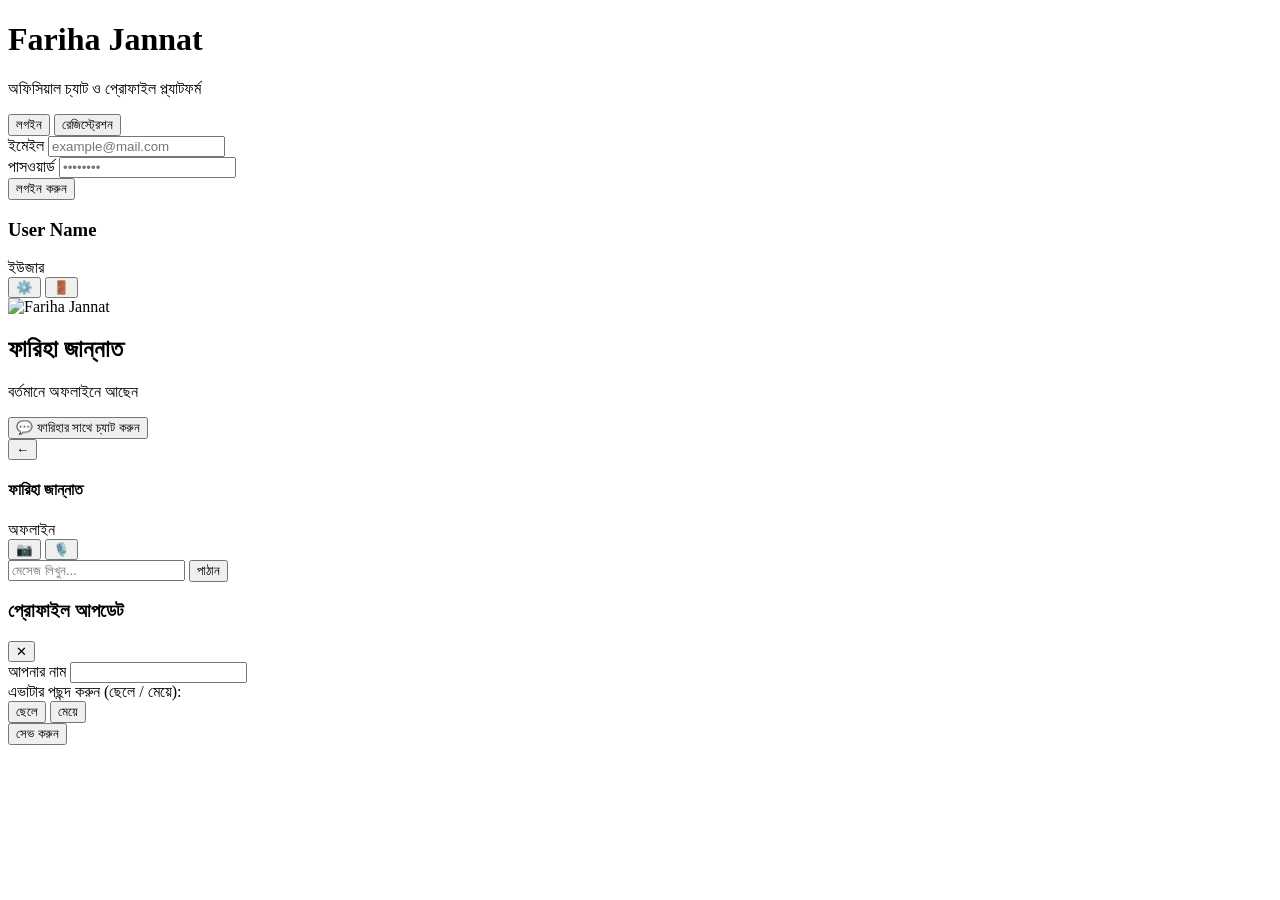
==== index.html @ b9f03858 "Create index.html" ====
<!DOCTYPE html>
<html lang="bn">
<head>
  <meta charset="UTF-8">
  <meta name="viewport" content="width=device-width, initial-scale=1.0">
  <title>Fariha Jannat - Official Platform</title>
  <link rel="stylesheet" href="style.css">
  <!-- Supabase JS CDN -->
  <script src="https://cdn.jsdelivr.net/npm/@supabase/supabase-js@2"></script>
</head>
<body>

  <!-- Auth Screen -->
  <div id="auth-screen" class="screen active">
    <div class="auth-card">
      <h1 class="brand-logo">Fariha Jannat</h1>
      <p class="sub-title">অফিসিয়াল চ্যাট ও প্রোফাইল প্ল্যাটফর্ম</p>
      
      <div class="auth-tabs">
        <button id="tab-login" class="tab-btn active" onclick="switchAuthTab('login')">লগইন</button>
        <button id="tab-signup" class="tab-btn" onclick="switchAuthTab('signup')">রেজিস্ট্রেশন</button>
      </div>

      <form id="auth-form" onsubmit="handleAuth(event)">
        <div class="input-group">
          <label>ইমেইল</label>
          <input type="email" id="auth-email" placeholder="example@mail.com" required>
        </div>
        <div class="input-group">
          <label>পাসওয়ার্ড</label>
          <input type="password" id="auth-password" placeholder="••••••••" required>
        </div>
        <div class="input-group" id="name-group" style="display: none;">
          <label>আপনার নাম</label>
          <input type="text" id="auth-name" placeholder="আপনার নাম লিখুন">
        </div>
        <button type="submit" id="auth-submit-btn" class="btn btn-primary">লগইন করুন</button>
      </form>
    </div>
  </div>

  <!-- App Main Screen -->
  <div id="app-screen" class="screen">
    <!-- Top Bar Navigation -->
    <header class="top-nav">
      <div class="user-info">
        <div id="my-avatar-preview" class="mini-avatar"></div>
        <div>
          <h3 id="my-name">User Name</h3>
          <span id="my-role-badge" class="badge">ইউজার</span>
        </div>
      </div>
      <div class="nav-actions">
        <button class="btn-icon" onclick="openProfileModal()">⚙️</button>
        <button class="btn-icon danger" onclick="handleLogout()">🚪</button>
      </div>
    </header>

    <!-- Content View (Home for Users / Admin Panel for Admin) -->
    <main class="main-container">
      
      <!-- User View: Owner Showcase Card -->
      <section id="user-view" class="view-section">
        <div class="owner-card">
          <div class="owner-avatar-wrapper">
            <img id="owner-photo" src="https://via.placeholder.com/150" alt="Fariha Jannat">
            <span id="owner-status-dot" class="status-dot offline"></span>
          </div>
          <h2>ফারিহা জান্নাত</h2>
          <p id="owner-status-text" class="status-text">বর্তমানে অফলাইনে আছেন</p>

          <button class="btn btn-primary chat-start-btn" onclick="openChatWithFariha()">
            💬 ফারিহার সাথে চ্যাট করুন
          </button>
        </div>
      </section>

      <!-- Admin View: User Management & Controls -->
      <section id="admin-view" class="view-section" style="display: none;">
        <div class="admin-dashboard">
          <div class="admin-controls-card">
            <h3>🛡️ অ্যাডমিন কন্ট্রোল প্যানেল</h3>
            
            <div class="toggle-group">
              <label>অনলাইন স্ট্যাটাস (লাইভ):</label>
              <input type="checkbox" id="admin-online-toggle" onchange="toggleAdminOnlineStatus(this.checked)">
            </div>

            <div class="action-buttons">
              <button class="btn btn-warning" onclick="deleteRecentMedia20Min()">
                🗑️ ২০ মিনিটের মিডিয়া ডিলিট (ভয়েস ও ছবি)
              </button>
              <button class="btn btn-danger" onclick="deleteInactiveUsers7Days()">
                🧹 ৭ দিন ইনঅ্যাক্টিভ ইউজার ক্লিন করুন
              </button>
            </div>
          </div>

          <div class="user-list-card">
            <h3>👥 সব ইউজার তালিকা</h3>
            <div id="users-list-container"></div>
          </div>
        </div>
      </section>

    </main>
  </div>

  <!-- Chat Screen / Modal -->
  <div id="chat-modal" class="modal">
    <div class="modal-content chat-box">
      <div class="chat-header">
        <button class="btn-back" onclick="closeChatModal()">←</button>
        <div class="chat-user-details">
          <h4 id="chat-target-name">ফারিহা জান্নাত</h4>
          <span id="chat-target-status" class="sub-text">অফলাইন</span>
        </div>
      </div>

      <div id="chat-messages" class="messages-body">
        <!-- Dynamic Messages -->
      </div>

      <!-- Input Area -->
      <div class="chat-footer">
        <div id="media-controls" class="media-controls">
          <input type="file" id="image-input" accept="image/*" style="display: none;" onchange="handleImageUpload(event)">
          <button id="btn-upload-img" class="btn-media" onclick="document.getElementById('image-input').click()">📷</button>
          <button id="btn-record-voice" class="btn-media" onclick="toggleVoiceRecording()">🎙️</button>
        </div>

        <input type="text" id="message-input" placeholder="মেসেজ লিখুন..." onkeypress="handleKeyPress(event)">
        <button class="btn btn-primary" onclick="sendMessage()">পাঠান</button>
      </div>
    </div>
  </div>

  <!-- Profile Edit Modal -->
  <div id="profile-modal" class="modal">
    <div class="modal-content profile-edit-box">
      <div class="modal-header">
        <h3>প্রোফাইল আপডেট</h3>
        <button class="btn-close" onclick="closeProfileModal()">✕</button>
      </div>

      <div class="profile-form">
        <div class="input-group">
          <label>আপনার নাম</label>
          <input type="text" id="edit-name">
        </div>

        <!-- User Avatar Picker (50+ SVG Avatars) -->
        <div id="avatar-picker-section">
          <label>এভাটার পছন্দ করুন (ছেলে / মেয়ে):</label>
          <div class="avatar-tabs">
            <button onclick="renderAvatarGrid('male')">ছেলে</button>
            <button onclick="renderAvatarGrid('female')">মেয়ে</button>
          </div>
          <div id="avatar-grid" class="avatar-grid"></div>
        </div>

        <!-- Admin Photo Upload -->
        <div id="admin-photo-section" style="display: none;">
          <label>প্রোফাইল ছবি আপলোড (অ্যাডমিন):</label>
          <input type="file" id="admin-photo-input" accept="image/*" onchange="uploadAdminPhoto(event)">
        </div>

        <button class="btn btn-primary" onclick="saveProfileChanges()">সেভ করুন</button>
      </div>
    </div>
  </div>

  <script src="avatars.js"></script>
  <script src="app.js"></script>
</body>
  </html>
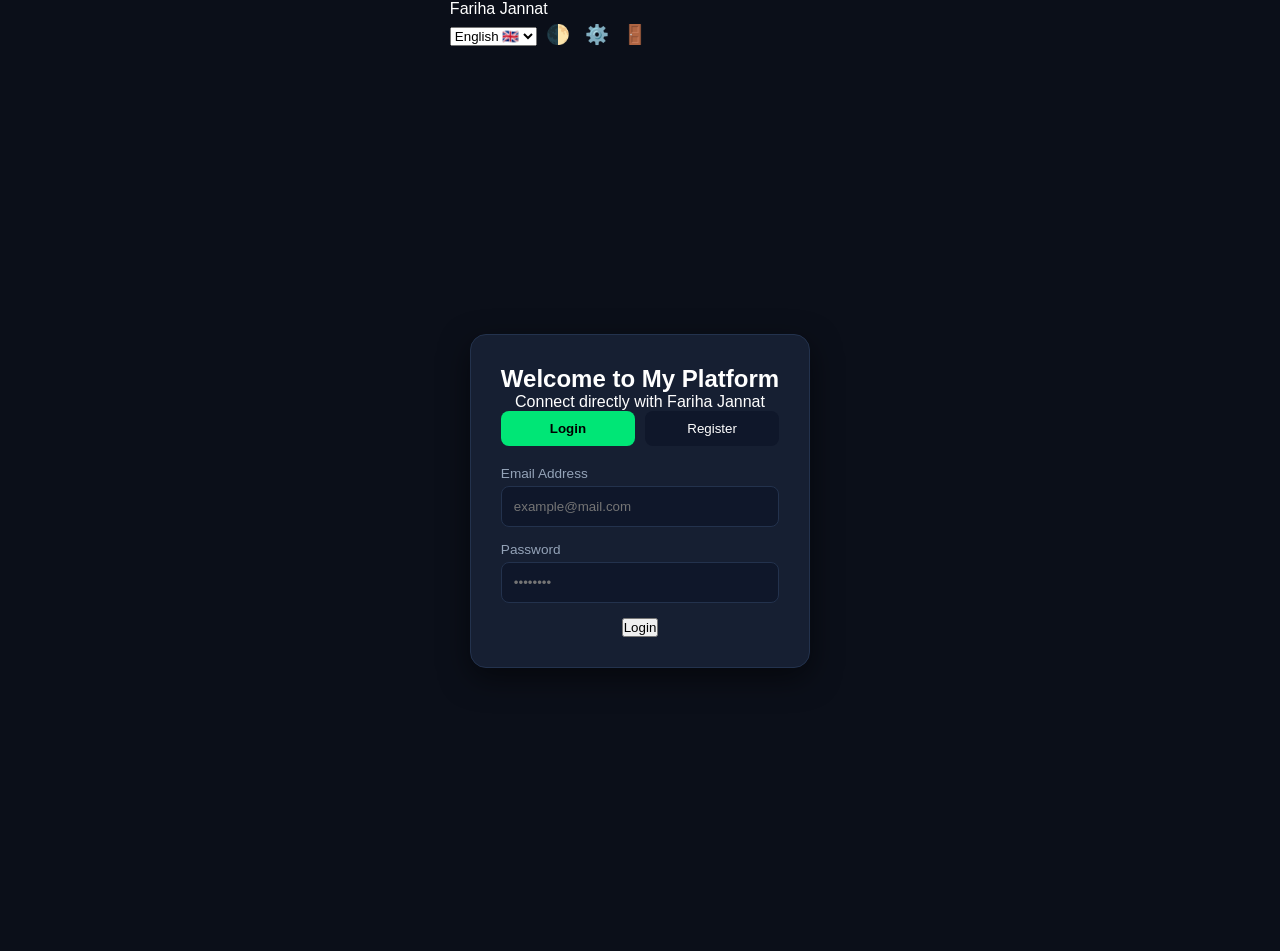
==== commit 66b84053: "Update index.html" ====
--- a/index.html
+++ b/index.html
@@ -1,171 +1,191 @@
 <!DOCTYPE html>
-<html lang="bn">
+<html lang="en">
 <head>
   <meta charset="UTF-8">
   <meta name="viewport" content="width=device-width, initial-scale=1.0">
-  <title>Fariha Jannat - Official Platform</title>
+  <title>Fariha Jannat — Personal Platform</title>
   <link rel="stylesheet" href="style.css">
+  <link rel="manifest" href="manifest.json">
+  <link rel="icon" href="favicon.svg" type="image/svg+xml">
   <!-- Supabase JS CDN -->
   <script src="https://cdn.jsdelivr.net/npm/@supabase/supabase-js@2"></script>
 </head>
 <body>
 
-  <!-- Auth Screen -->
-  <div id="auth-screen" class="screen active">
-    <div class="auth-card">
-      <h1 class="brand-logo">Fariha Jannat</h1>
-      <p class="sub-title">অফিসিয়াল চ্যাট ও প্রোফাইল প্ল্যাটফর্ম</p>
-      
-      <div class="auth-tabs">
-        <button id="tab-login" class="tab-btn active" onclick="switchAuthTab('login')">লগইন</button>
-        <button id="tab-signup" class="tab-btn" onclick="switchAuthTab('signup')">রেজিস্ট্রেশন</button>
+  <div class="app-viewport">
+    
+    <!-- Top Header Navigation -->
+    <header class="top-header">
+      <div class="brand-title">
+        <span class="brand-name">Fariha Jannat</span>
       </div>
-
-      <form id="auth-form" onsubmit="handleAuth(event)">
-        <div class="input-group">
-          <label>ইমেইল</label>
-          <input type="email" id="auth-email" placeholder="example@mail.com" required>
-        </div>
-        <div class="input-group">
-          <label>পাসওয়ার্ড</label>
-          <input type="password" id="auth-password" placeholder="••••••••" required>
-        </div>
-        <div class="input-group" id="name-group" style="display: none;">
-          <label>আপনার নাম</label>
-          <input type="text" id="auth-name" placeholder="আপনার নাম লিখুন">
-        </div>
-        <button type="submit" id="auth-submit-btn" class="btn btn-primary">লগইন করুন</button>
-      </form>
-    </div>
-  </div>
-
-  <!-- App Main Screen -->
-  <div id="app-screen" class="screen">
-    <!-- Top Bar Navigation -->
-    <header class="top-nav">
-      <div class="user-info">
-        <div id="my-avatar-preview" class="mini-avatar"></div>
-        <div>
-          <h3 id="my-name">User Name</h3>
-          <span id="my-role-badge" class="badge">ইউজার</span>
-        </div>
-      </div>
-      <div class="nav-actions">
-        <button class="btn-icon" onclick="openProfileModal()">⚙️</button>
-        <button class="btn-icon danger" onclick="handleLogout()">🚪</button>
+      <div class="header-actions">
+        <!-- Language Switcher Dropdown -->
+        <select id="lang-selector" onchange="changeLanguage(this.value)" class="lang-select">
+          <option value="en">English 🇬🇧</option>
+          <option value="bn">বাংলা 🇧🇩</option>
+        </select>
+        
+        <!-- Dark/Light Theme Toggle -->
+        <button class="btn-icon" onclick="toggleTheme()" title="Toggle Theme">🌓</button>
+        
+        <!-- Settings (Only when logged in) -->
+        <button id="btn-settings" class="btn-icon hidden" onclick="openProfileModal()">⚙️</button>
+        <button id="btn-logout" class="btn-icon danger hidden" onclick="handleLogout()">🚪</button>
       </div>
     </header>
 
-    <!-- Content View (Home for Users / Admin Panel for Admin) -->
-    <main class="main-container">
-      
-      <!-- User View: Owner Showcase Card -->
-      <section id="user-view" class="view-section">
-        <div class="owner-card">
-          <div class="owner-avatar-wrapper">
+    <!-- Main Dynamic Content Container -->
+    <main class="main-content">
+
+      <!-- Auth Screen (Welcome / Login / Register) -->
+      <section id="auth-screen" class="screen active">
+        <div class="auth-card">
+          <div class="welcome-header">
+            <h2 data-i18n="welcomeTitle">Welcome to My Platform</h2>
+            <p data-i18n="welcomeSub">Connect directly with Fariha Jannat</p>
+          </div>
+
+          <div class="auth-tabs">
+            <button id="tab-login" class="tab-btn active" onclick="switchAuthTab('login')" data-i18n="loginTab">Login</button>
+            <button id="tab-signup" class="tab-btn" onclick="switchAuthTab('signup')" data-i18n="signupTab">Register</button>
+          </div>
+
+          <form id="auth-form" onsubmit="handleAuth(event)">
+            <div class="input-group" id="name-group" style="display: none;">
+              <label data-i18n="fullNameLabel">Full Name</label>
+              <input type="text" id="auth-name" placeholder="John Doe">
+            </div>
+            
+            <div class="input-group">
+              <label data-i18n="emailLabel">Email Address</label>
+              <input type="email" id="auth-email" placeholder="example@mail.com" required>
+            </div>
+            
+            <div class="input-group">
+              <label data-i18n="passwordLabel">Password</label>
+              <input type="password" id="auth-password" placeholder="••••••••" required>
+            </div>
+
+            <button type="submit" id="auth-submit-btn" class="btn-gradient" data-i18n="loginBtn">Login</button>
+          </form>
+        </div>
+      </section>
+
+      <!-- User Home View -->
+      <section id="user-view" class="screen">
+        <div class="premium-card">
+          <div class="profile-avatar-wrap">
             <img id="owner-photo" src="https://via.placeholder.com/150" alt="Fariha Jannat">
-            <span id="owner-status-dot" class="status-dot offline"></span>
+            <span id="owner-status-dot" class="status-badge offline"></span>
           </div>
-          <h2>ফারিহা জান্নাত</h2>
-          <p id="owner-status-text" class="status-text">বর্তমানে অফলাইনে আছেন</p>
+          <h2 class="owner-name">Fariha Jannat</h2>
+          <p id="owner-status-text" class="status-text" data-i18n="statusOffline">Currently Offline</p>
 
-          <button class="btn btn-primary chat-start-btn" onclick="openChatWithFariha()">
-            💬 ফারিহার সাথে চ্যাট করুন
+          <button class="btn-gradient chat-trigger-btn" onclick="openChatModal()">
+            💬 <span data-i18n="btnStartChat">Message Fariha</span>
           </button>
         </div>
       </section>
 
-      <!-- Admin View: User Management & Controls -->
-      <section id="admin-view" class="view-section" style="display: none;">
+      <!-- Admin Panel View -->
+      <section id="admin-view" class="screen">
         <div class="admin-dashboard">
-          <div class="admin-controls-card">
-            <h3>🛡️ অ্যাডমিন কন্ট্রোল প্যানেল</h3>
+          <div class="admin-card">
+            <h3 data-i18n="adminControlTitle">🛡️ Admin Command Center</h3>
             
-            <div class="toggle-group">
-              <label>অনলাইন স্ট্যাটাস (লাইভ):</label>
+            <div class="toggle-control">
+              <span data-i18n="adminLiveStatus">Online Presence Status:</span>
               <input type="checkbox" id="admin-online-toggle" onchange="toggleAdminOnlineStatus(this.checked)">
             </div>
 
-            <div class="action-buttons">
-              <button class="btn btn-warning" onclick="deleteRecentMedia20Min()">
-                🗑️ ২০ মিনিটের মিডিয়া ডিলিট (ভয়েস ও ছবি)
+            <div class="admin-actions">
+              <button class="btn-action warning" onclick="adminDelete20MinMedia()" data-i18n="btnDelete20Min">
+                🗑️ Delete 20 Min Media
               </button>
-              <button class="btn btn-danger" onclick="deleteInactiveUsers7Days()">
-                🧹 ৭ দিন ইনঅ্যাক্টিভ ইউজার ক্লিন করুন
+              <button class="btn-action danger" onclick="adminDelete7DaysInactive()" data-i18n="btnDeleteInactive">
+                🧹 Purge 7-Day Inactive Users
               </button>
             </div>
           </div>
 
           <div class="user-list-card">
-            <h3>👥 সব ইউজার তালিকা</h3>
-            <div id="users-list-container"></div>
+            <h4 data-i18n="userListTitle">👥 Registered Users</h4>
+            <div id="users-list-container" class="users-container"></div>
           </div>
         </div>
       </section>
 
     </main>
+
   </div>
 
-  <!-- Chat Screen / Modal -->
+  <!-- Private Chat Modal -->
   <div id="chat-modal" class="modal">
-    <div class="modal-content chat-box">
+    <div class="modal-content chat-layout">
       <div class="chat-header">
         <button class="btn-back" onclick="closeChatModal()">←</button>
-        <div class="chat-user-details">
-          <h4 id="chat-target-name">ফারিহা জান্নাত</h4>
-          <span id="chat-target-status" class="sub-text">অফলাইন</span>
+        <div class="chat-user-info">
+          <h4>Fariha Jannat</h4>
+          <span id="chat-status-sub" class="sub-text" data-i18n="statusOffline">Offline</span>
         </div>
       </div>
 
-      <div id="chat-messages" class="messages-body">
-        <!-- Dynamic Messages -->
+      <div id="chat-messages" class="chat-messages-area">
+        <!-- Dynamic Chat Bubbles -->
       </div>
 
-      <!-- Input Area -->
       <div class="chat-footer">
-        <div id="media-controls" class="media-controls">
+        <div class="media-actions">
           <input type="file" id="image-input" accept="image/*" style="display: none;" onchange="handleImageUpload(event)">
-          <button id="btn-upload-img" class="btn-media" onclick="document.getElementById('image-input').click()">📷</button>
+          <button id="btn-attach-image" class="btn-media" onclick="document.getElementById('image-input').click()">📷</button>
           <button id="btn-record-voice" class="btn-media" onclick="toggleVoiceRecording()">🎙️</button>
         </div>
 
-        <input type="text" id="message-input" placeholder="মেসেজ লিখুন..." onkeypress="handleKeyPress(event)">
-        <button class="btn btn-primary" onclick="sendMessage()">পাঠান</button>
+        <input type="text" id="message-input" data-i18n-placeholder="typeMessagePlaceholder" placeholder="Type a message..." onkeypress="handleKeyPress(event)">
+        <button class="btn-send" onclick="sendMessage()" data-i18n="btnSend">Send</button>
       </div>
     </div>
   </div>
 
-  <!-- Profile Edit Modal -->
+  <!-- Profile & Settings Modal -->
   <div id="profile-modal" class="modal">
-    <div class="modal-content profile-edit-box">
+    <div class="modal-content profile-edit-layout">
       <div class="modal-header">
-        <h3>প্রোফাইল আপডেট</h3>
+        <h3 data-i18n="profileModalTitle">Profile Settings</h3>
         <button class="btn-close" onclick="closeProfileModal()">✕</button>
       </div>
 
-      <div class="profile-form">
+      <div class="profile-body">
         <div class="input-group">
-          <label>আপনার নাম</label>
+          <label data-i18n="editNameLabel">Your Display Name</label>
           <input type="text" id="edit-name">
         </div>
 
-        <!-- User Avatar Picker (50+ SVG Avatars) -->
-        <div id="avatar-picker-section">
-          <label>এভাটার পছন্দ করুন (ছেলে / মেয়ে):</label>
-          <div class="avatar-tabs">
-            <button onclick="renderAvatarGrid('male')">ছেলে</button>
-            <button onclick="renderAvatarGrid('female')">মেয়ে</button>
+        <!-- Avatar Selector (For Regular Users) -->
+        <div id="avatar-section">
+          <label data-i18n="selectAvatarLabel">Choose Coded Avatar:</label>
+          <div class="avatar-gender-tabs">
+            <button onclick="renderAvatarGrid('male')" data-i18n="tabMale">Male</button>
+            <button onclick="renderAvatarGrid('female')" data-i18n="tabFemale">Female</button>
           </div>
           <div id="avatar-grid" class="avatar-grid"></div>
         </div>
 
-        <!-- Admin Photo Upload -->
+        <!-- Photo Upload (For Admin Only) -->
         <div id="admin-photo-section" style="display: none;">
-          <label>প্রোফাইল ছবি আপলোড (অ্যাডমিন):</label>
+          <label data-i18n="adminPhotoLabel">Upload Official Profile Photo:</label>
           <input type="file" id="admin-photo-input" accept="image/*" onchange="uploadAdminPhoto(event)">
         </div>
 
-        <button class="btn btn-primary" onclick="saveProfileChanges()">সেভ করুন</button>
+        <button class="btn-gradient" onclick="saveProfileChanges()" data-i18n="btnSaveProfile">Save Changes</button>
+        
+        <hr class="divider">
+        
+        <!-- User Self Account Deletion -->
+        <button id="btn-self-delete" class="btn-danger" onclick="deleteMyAccount()" data-i18n="btnDeleteAccount">
+          Delete My Account Permanently
+        </button>
       </div>
     </div>
   </div>
@@ -173,5 +193,4 @@
   <script src="avatars.js"></script>
   <script src="app.js"></script>
 </body>
-  </html>
-  
+</html>
--- a/style.css
+++ b/style.css
@@ -0,0 +1,122 @@
+:root {
+  --bg-color: #0b0f19;
+  --card-bg: #161f32;
+  --accent-color: #00e676;
+  --text-main: #ffffff;
+  --text-sub: #94a3b8;
+  --danger: #ff5252;
+  --warning: #ffb300;
+  --border: #23324d;
+}
+
+* {
+  margin: 0;
+  padding: 0;
+  box-sizing: border-box;
+  font-family: 'Segoe UI', Tahoma, Geneva, Verdana, sans-serif;
+}
+
+body {
+  background-color: var(--bg-color);
+  color: var(--text-main);
+  min-height: 100vh;
+  display: flex;
+  justify-content: center;
+  align-items: center;
+}
+
+/* Screen Switcher */
+.screen {
+  display: none;
+  width: 100%;
+  max-width: 500px;
+  height: 100vh;
+  flex-direction: column;
+}
+.screen.active {
+  display: flex;
+}
+
+/* Auth Design */
+.auth-card {
+  background: var(--card-bg);
+  padding: 30px;
+  border-radius: 16px;
+  margin: auto 20px;
+  border: 1px solid var(--border);
+  box-shadow: 0 10px 30px rgba(0,0,0,0.5);
+  text-align: center;
+}
+.brand-logo { color: var(--accent-color); font-size: 2rem; margin-bottom: 5px; }
+.sub-title { color: var(--text-sub); font-size: 0.9rem; margin-bottom: 20px; }
+
+.auth-tabs { display: flex; gap: 10px; margin-bottom: 20px; }
+.tab-btn { flex: 1; padding: 10px; border: none; background: #0f172a; color: #fff; border-radius: 8px; cursor: pointer; }
+.tab-btn.active { background: var(--accent-color); color: #000; font-weight: bold; }
+
+.input-group { text-align: left; margin-bottom: 15px; }
+.input-group label { display: block; font-size: 0.85rem; color: var(--text-sub); margin-bottom: 5px; }
+.input-group input { width: 100%; padding: 12px; background: #0f172a; border: 1px solid var(--border); border-radius: 8px; color: #fff; }
+
+/* Navigation */
+.top-nav {
+  display: flex;
+  justify-content: space-between;
+  align-items: center;
+  padding: 15px;
+  background: var(--card-bg);
+  border-bottom: 1px solid var(--border);
+}
+.user-info { display: flex; align-items: center; gap: 12px; }
+.mini-avatar { width: 40px; height: 40px; border-radius: 50%; overflow: hidden; background: #334155; }
+.mini-avatar svg, .mini-avatar img { width: 100%; height: 100%; object-fit: cover; }
+.badge { font-size: 0.75rem; background: #1e293b; padding: 2px 8px; border-radius: 12px; color: var(--accent-color); }
+
+/* User View Showcase */
+.view-section { padding: 20px; flex: 1; overflow-y: auto; }
+.owner-card {
+  background: var(--card-bg);
+  border-radius: 20px;
+  padding: 30px 20px;
+  text-align: center;
+  border: 1px solid var(--border);
+  margin-top: 20px;
+}
+.owner-avatar-wrapper { position: relative; width: 110px; height: 110px; margin: 0 auto 15px; }
+.owner-avatar-wrapper img { width: 100%; height: 100%; border-radius: 50%; border: 3px solid var(--accent-color); object-fit: cover; }
+.status-dot { position: absolute; bottom: 5px; right: 5px; width: 18px; height: 18px; border-radius: 50%; border: 3px solid var(--card-bg); }
+.status-dot.online { background: #00e676; }
+.status-dot.offline { background: #64748b; }
+.status-text { font-size: 0.85rem; color: var(--text-sub); margin-bottom: 20px; }
+
+/* Buttons */
+.btn { width: 100%; padding: 12px; border: none; border-radius: 8px; font-weight: bold; cursor: pointer; transition: 0.2s; }
+.btn-primary { background: var(--accent-color); color: #000; }
+.btn-warning { background: var(--warning); color: #000; }
+.btn-danger { background: var(--danger); color: #fff; }
+.btn-icon { background: none; border: none; font-size: 1.2rem; cursor: pointer; padding: 5px; }
+
+/* Modal & Chat */
+.modal { display: none; position: fixed; inset: 0; background: rgba(0,0,0,0.8); z-index: 100; justify-content: center; align-items: center; }
+.modal.active { display: flex; }
+.modal-content { background: var(--card-bg); width: 95%; max-width: 480px; height: 90vh; border-radius: 16px; display: flex; flex-direction: column; overflow: hidden; }
+
+.chat-header { display: flex; align-items: center; gap: 15px; padding: 15px; background: #0f172a; border-bottom: 1px solid var(--border); }
+.btn-back { background: none; border: none; color: #fff; font-size: 1.5rem; cursor: pointer; }
+.messages-body { flex: 1; padding: 15px; overflow-y: auto; display: flex; flex-direction: column; gap: 10px; }
+
+.msg-bubble { max-width: 75%; padding: 10px 14px; border-radius: 12px; font-size: 0.9rem; word-break: break-word; }
+.msg-bubble.sent { align-self: flex-end; background: var(--accent-color); color: #000; }
+.msg-bubble.received { align-self: flex-start; background: #1e293b; color: #fff; }
+.msg-media img { max-width: 100%; border-radius: 8px; margin-top: 5px; }
+
+.chat-footer { padding: 12px; background: #0f172a; display: flex; gap: 8px; align-items: center; }
+.chat-footer input { flex: 1; padding: 10px; background: var(--card-bg); border: 1px solid var(--border); border-radius: 8px; color: #fff; }
+.media-controls { display: flex; gap: 5px; }
+.btn-media { background: none; border: none; font-size: 1.2rem; cursor: pointer; }
+.btn-media.disabled { opacity: 0.3; pointer-events: none; }
+
+/* Avatars Picker Grid */
+.avatar-grid { display: grid; grid-template-columns: repeat(5, 1fr); gap: 10px; max-height: 200px; overflow-y: auto; margin-top: 10px; }
+.avatar-item { width: 50px; height: 50px; border-radius: 50%; cursor: pointer; border: 2px solid transparent; }
+.avatar-item.selected { border-color: var(--accent-color); }
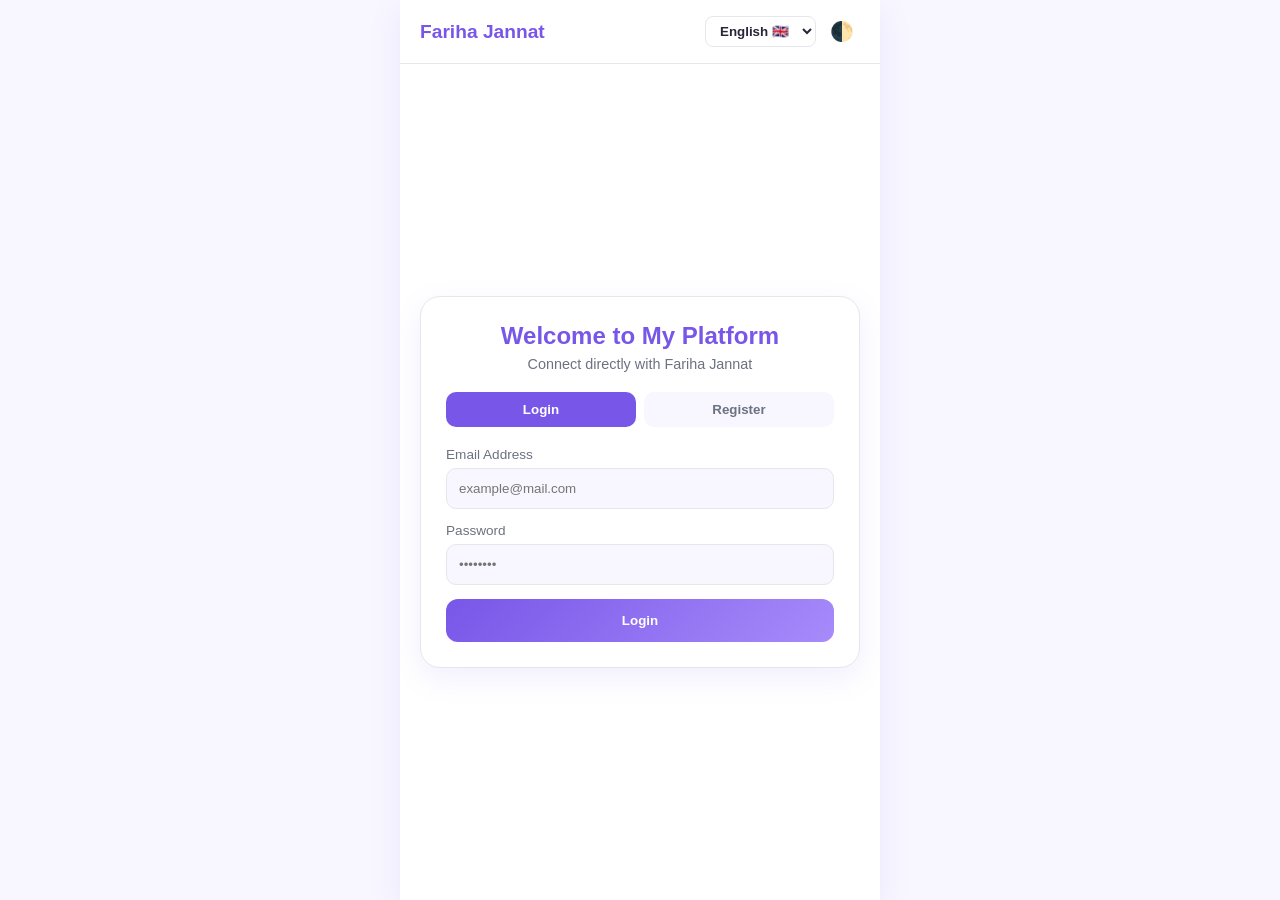
==== commit 9636a6a7: "Update index.html" ====
--- a/index.html
+++ b/index.html
@@ -6,7 +6,7 @@
   <title>Fariha Jannat — Personal Platform</title>
   <link rel="stylesheet" href="style.css">
   <link rel="manifest" href="manifest.json">
-  <link rel="icon" href="favicon.svg" type="image/svg+xml">
+  <link rel="icon" href="favicon.png" type="image/png">
   <!-- Supabase JS CDN -->
   <script src="https://cdn.jsdelivr.net/npm/@supabase/supabase-js@2"></script>
 </head>
--- a/style.css
+++ b/style.css
@@ -1,122 +1,99 @@
 :root {
-  --bg-color: #0b0f19;
-  --card-bg: #161f32;
-  --accent-color: #00e676;
-  --text-main: #ffffff;
-  --text-sub: #94a3b8;
-  --danger: #ff5252;
-  --warning: #ffb300;
-  --border: #23324d;
+  --primary: #7856E8;
+  --secondary: #A78BFA;
+  --pink-accent: #F18AB5;
+  --sky-accent: #65B9F4;
+  --bg-main: #F8F7FF;
+  --card-bg: #FFFFFF;
+  --text-main: #29243A;
+  --text-sub: #6B7280;
+  --border-color: #E5E7EB;
+  --shadow: 0 10px 30px rgba(120, 86, 232, 0.1);
+  --danger: #EF4444;
+  --warning: #F59E0B;
 }
 
-* {
-  margin: 0;
-  padding: 0;
-  box-sizing: border-box;
-  font-family: 'Segoe UI', Tahoma, Geneva, Verdana, sans-serif;
+body.dark-mode {
+  --bg-main: #121124;
+  --card-bg: #1B1834;
+  --text-main: #F3F4F6;
+  --text-sub: #9CA3AF;
+  --border-color: #2D294E;
+  --shadow: 0 10px 30px rgba(0, 0, 0, 0.4);
 }
 
-body {
-  background-color: var(--bg-color);
-  color: var(--text-main);
-  min-height: 100vh;
-  display: flex;
-  justify-content: center;
-  align-items: center;
-}
+* { margin: 0; padding: 0; box-sizing: border-box; font-family: 'Segoe UI', Tahoma, Geneva, Verdana, sans-serif; }
+body { background: var(--bg-main); color: var(--text-main); display: flex; justify-content: center; min-height: 100vh; transition: 0.3s ease; }
 
-/* Screen Switcher */
-.screen {
-  display: none;
-  width: 100%;
-  max-width: 500px;
-  height: 100vh;
-  flex-direction: column;
-}
-.screen.active {
-  display: flex;
-}
+.app-viewport { width: 100%; max-width: 480px; height: 100vh; display: flex; flex-direction: column; background: var(--card-bg); box-shadow: var(--shadow); position: relative; overflow: hidden; }
 
-/* Auth Design */
-.auth-card {
-  background: var(--card-bg);
-  padding: 30px;
-  border-radius: 16px;
-  margin: auto 20px;
-  border: 1px solid var(--border);
-  box-shadow: 0 10px 30px rgba(0,0,0,0.5);
-  text-align: center;
-}
-.brand-logo { color: var(--accent-color); font-size: 2rem; margin-bottom: 5px; }
-.sub-title { color: var(--text-sub); font-size: 0.9rem; margin-bottom: 20px; }
+/* Header & Lang Select */
+.top-header { display: flex; justify-content: space-between; align-items: center; padding: 14px 20px; border-bottom: 1px solid var(--border-color); }
+.brand-name { font-size: 1.2rem; font-weight: 700; color: var(--primary); }
+.header-actions { display: flex; gap: 8px; align-items: center; }
+.lang-select { padding: 6px 10px; border-radius: 8px; border: 1px solid var(--border-color); background: var(--card-bg); color: var(--text-main); font-weight: 600; cursor: pointer; }
 
-.auth-tabs { display: flex; gap: 10px; margin-bottom: 20px; }
-.tab-btn { flex: 1; padding: 10px; border: none; background: #0f172a; color: #fff; border-radius: 8px; cursor: pointer; }
-.tab-btn.active { background: var(--accent-color); color: #000; font-weight: bold; }
+/* Auth Card */
+.main-content { flex: 1; overflow-y: auto; display: flex; flex-direction: column; }
+.screen { display: none; width: 100%; height: 100%; padding: 20px; flex-direction: column; }
+.screen.active { display: flex; }
 
-.input-group { text-align: left; margin-bottom: 15px; }
-.input-group label { display: block; font-size: 0.85rem; color: var(--text-sub); margin-bottom: 5px; }
-.input-group input { width: 100%; padding: 12px; background: #0f172a; border: 1px solid var(--border); border-radius: 8px; color: #fff; }
+.auth-card { background: var(--card-bg); border-radius: 20px; padding: 25px; border: 1px solid var(--border-color); box-shadow: var(--shadow); margin: auto 0; text-align: center; }
+.welcome-header h2 { color: var(--primary); margin-bottom: 6px; }
+.welcome-header p { color: var(--text-sub); font-size: 0.9rem; margin-bottom: 20px; }
 
-/* Navigation */
-.top-nav {
-  display: flex;
-  justify-content: space-between;
-  align-items: center;
-  padding: 15px;
-  background: var(--card-bg);
-  border-bottom: 1px solid var(--border);
-}
-.user-info { display: flex; align-items: center; gap: 12px; }
-.mini-avatar { width: 40px; height: 40px; border-radius: 50%; overflow: hidden; background: #334155; }
-.mini-avatar svg, .mini-avatar img { width: 100%; height: 100%; object-fit: cover; }
-.badge { font-size: 0.75rem; background: #1e293b; padding: 2px 8px; border-radius: 12px; color: var(--accent-color); }
+.auth-tabs { display: flex; gap: 8px; margin-bottom: 20px; }
+.tab-btn { flex: 1; padding: 10px; border: none; background: var(--bg-main); color: var(--text-sub); border-radius: 10px; cursor: pointer; font-weight: 600; }
+.tab-btn.active { background: var(--primary); color: #fff; }
 
-/* User View Showcase */
-.view-section { padding: 20px; flex: 1; overflow-y: auto; }
-.owner-card {
-  background: var(--card-bg);
-  border-radius: 20px;
-  padding: 30px 20px;
-  text-align: center;
-  border: 1px solid var(--border);
-  margin-top: 20px;
-}
-.owner-avatar-wrapper { position: relative; width: 110px; height: 110px; margin: 0 auto 15px; }
-.owner-avatar-wrapper img { width: 100%; height: 100%; border-radius: 50%; border: 3px solid var(--accent-color); object-fit: cover; }
-.status-dot { position: absolute; bottom: 5px; right: 5px; width: 18px; height: 18px; border-radius: 50%; border: 3px solid var(--card-bg); }
-.status-dot.online { background: #00e676; }
-.status-dot.offline { background: #64748b; }
-.status-text { font-size: 0.85rem; color: var(--text-sub); margin-bottom: 20px; }
+.input-group { text-align: left; margin-bottom: 14px; }
+.input-group label { display: block; font-size: 0.85rem; color: var(--text-sub); margin-bottom: 6px; font-weight: 500; }
+.input-group input { width: 100%; padding: 12px; border-radius: 10px; border: 1px solid var(--border-color); background: var(--bg-main); color: var(--text-main); }
 
-/* Buttons */
-.btn { width: 100%; padding: 12px; border: none; border-radius: 8px; font-weight: bold; cursor: pointer; transition: 0.2s; }
-.btn-primary { background: var(--accent-color); color: #000; }
-.btn-warning { background: var(--warning); color: #000; }
-.btn-danger { background: var(--danger); color: #fff; }
-.btn-icon { background: none; border: none; font-size: 1.2rem; cursor: pointer; padding: 5px; }
+/* Premium Profile Showcase Card */
+.premium-card { background: linear-gradient(135deg, var(--primary), var(--pink-accent)); color: #fff; padding: 30px 20px; border-radius: 24px; text-align: center; margin-top: 20px; box-shadow: var(--shadow); }
+.profile-avatar-wrap { position: relative; width: 100px; height: 100px; margin: 0 auto 15px; }
+.profile-avatar-wrap img { width: 100%; height: 100%; border-radius: 50%; border: 4px solid rgba(255,255,255,0.9); object-fit: cover; }
+.status-badge { position: absolute; bottom: 4px; right: 4px; width: 16px; height: 16px; border-radius: 50%; border: 3px solid #fff; }
+.status-badge.online { background: #10B981; }
+.status-badge.offline { background: #9CA3AF; }
+.status-text { font-size: 0.85rem; opacity: 0.9; margin-bottom: 20px; }
 
-/* Modal & Chat */
-.modal { display: none; position: fixed; inset: 0; background: rgba(0,0,0,0.8); z-index: 100; justify-content: center; align-items: center; }
+/* Dynamic Buttons */
+.btn-gradient { background: linear-gradient(135deg, var(--primary), var(--secondary)); color: #fff; border: none; padding: 14px; border-radius: 12px; font-weight: 700; cursor: pointer; width: 100%; transition: 0.2s; }
+.btn-gradient:active { transform: scale(0.98); }
+.btn-danger { background: var(--danger); color: #fff; border: none; padding: 12px; border-radius: 12px; font-weight: 600; cursor: pointer; width: 100%; }
+.btn-action { padding: 10px 14px; border: none; border-radius: 10px; font-weight: 600; cursor: pointer; width: 100%; margin-top: 8px; }
+.btn-action.warning { background: var(--warning); color: #000; }
+.btn-action.danger { background: var(--danger); color: #fff; }
+.btn-icon { background: none; border: none; font-size: 1.2rem; cursor: pointer; padding: 6px; }
+
+/* Modals & Chat Structure */
+.modal { display: none; position: fixed; inset: 0; background: rgba(0,0,0,0.6); z-index: 100; justify-content: center; align-items: center; }
 .modal.active { display: flex; }
-.modal-content { background: var(--card-bg); width: 95%; max-width: 480px; height: 90vh; border-radius: 16px; display: flex; flex-direction: column; overflow: hidden; }
+.modal-content { background: var(--card-bg); width: 100%; max-width: 480px; height: 100vh; display: flex; flex-direction: column; overflow: hidden; }
 
-.chat-header { display: flex; align-items: center; gap: 15px; padding: 15px; background: #0f172a; border-bottom: 1px solid var(--border); }
-.btn-back { background: none; border: none; color: #fff; font-size: 1.5rem; cursor: pointer; }
-.messages-body { flex: 1; padding: 15px; overflow-y: auto; display: flex; flex-direction: column; gap: 10px; }
+.chat-header { display: flex; align-items: center; gap: 14px; padding: 16px; border-bottom: 1px solid var(--border-color); }
+.btn-back { background: none; border: none; font-size: 1.4rem; color: var(--text-main); cursor: pointer; }
+.chat-messages-area { flex: 1; padding: 16px; overflow-y: auto; display: flex; flex-direction: column; gap: 10px; }
 
-.msg-bubble { max-width: 75%; padding: 10px 14px; border-radius: 12px; font-size: 0.9rem; word-break: break-word; }
-.msg-bubble.sent { align-self: flex-end; background: var(--accent-color); color: #000; }
-.msg-bubble.received { align-self: flex-start; background: #1e293b; color: #fff; }
-.msg-media img { max-width: 100%; border-radius: 8px; margin-top: 5px; }
+.msg-bubble { max-width: 78%; padding: 12px 16px; border-radius: 16px; font-size: 0.9rem; word-break: break-word; }
+.msg-bubble.sent { align-self: flex-end; background: var(--primary); color: #fff; border-bottom-right-radius: 4px; }
+.msg-bubble.received { align-self: flex-start; background: var(--bg-main); color: var(--text-main); border-bottom-left-radius: 4px; border: 1px solid var(--border-color); }
 
-.chat-footer { padding: 12px; background: #0f172a; display: flex; gap: 8px; align-items: center; }
-.chat-footer input { flex: 1; padding: 10px; background: var(--card-bg); border: 1px solid var(--border); border-radius: 8px; color: #fff; }
-.media-controls { display: flex; gap: 5px; }
+.chat-footer { padding: 12px; border-top: 1px solid var(--border-color); display: flex; gap: 8px; align-items: center; }
+.chat-footer input { flex: 1; padding: 12px; border-radius: 10px; border: 1px solid var(--border-color); background: var(--bg-main); color: var(--text-main); }
+.media-actions { display: flex; gap: 4px; }
 .btn-media { background: none; border: none; font-size: 1.2rem; cursor: pointer; }
 .btn-media.disabled { opacity: 0.3; pointer-events: none; }
+.btn-send { background: var(--primary); color: #fff; border: none; padding: 10px 16px; border-radius: 10px; font-weight: 600; cursor: pointer; }
 
 /* Avatars Picker Grid */
-.avatar-grid { display: grid; grid-template-columns: repeat(5, 1fr); gap: 10px; max-height: 200px; overflow-y: auto; margin-top: 10px; }
-.avatar-item { width: 50px; height: 50px; border-radius: 50%; cursor: pointer; border: 2px solid transparent; }
-.avatar-item.selected { border-color: var(--accent-color); }
+.avatar-grid { display: grid; grid-template-columns: repeat(4, 1fr); gap: 10px; max-height: 180px; overflow-y: auto; margin-top: 10px; }
+.avatar-item { width: 55px; height: 55px; border-radius: 50%; cursor: pointer; border: 3px solid transparent; }
+.avatar-item.selected { border-color: var(--primary); }
+.avatar-gender-tabs { display: flex; gap: 10px; margin-top: 8px; }
+.avatar-gender-tabs button { flex: 1; padding: 6px; border-radius: 8px; border: 1px solid var(--border-color); background: var(--bg-main); color: var(--text-main); cursor: pointer; }
+.divider { margin: 20px 0; border: none; border-top: 1px solid var(--border-color); }
+.hidden { display: none !important; }
+          
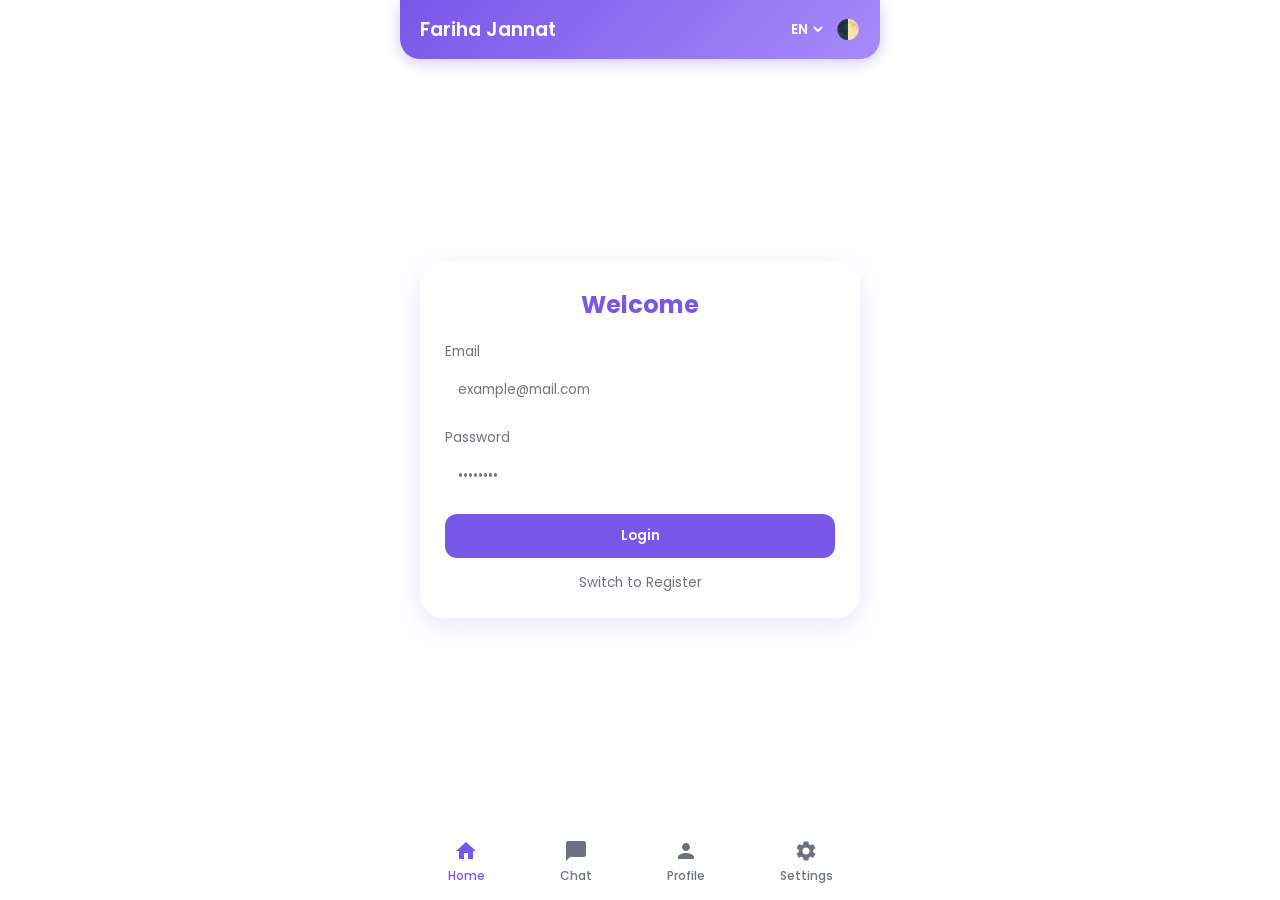
==== commit c59853cf: "Update index.html" ====
--- a/index.html
+++ b/index.html
@@ -3,194 +3,186 @@
 <head>
   <meta charset="UTF-8">
   <meta name="viewport" content="width=device-width, initial-scale=1.0">
-  <title>Fariha Jannat — Personal Platform</title>
+  <title>Fariha Jannat</title>
   <link rel="stylesheet" href="style.css">
   <link rel="manifest" href="manifest.json">
-  <link rel="icon" href="favicon.png" type="image/png">
-  <!-- Supabase JS CDN -->
   <script src="https://cdn.jsdelivr.net/npm/@supabase/supabase-js@2"></script>
 </head>
 <body>
 
   <div class="app-viewport">
     
-    <!-- Top Header Navigation -->
-    <header class="top-header">
-      <div class="brand-title">
-        <span class="brand-name">Fariha Jannat</span>
-      </div>
+    <!-- Top Header (Only shows on main screens) -->
+    <header class="top-header" id="main-header">
+      <div class="brand-name">Fariha Jannat</div>
       <div class="header-actions">
-        <!-- Language Switcher Dropdown -->
-        <select id="lang-selector" onchange="changeLanguage(this.value)" class="lang-select">
-          <option value="en">English 🇬🇧</option>
-          <option value="bn">বাংলা 🇧🇩</option>
+        <select id="lang-selector" onchange="changeLanguage(this.value)" style="background:transparent; border:none; color:white; font-weight:600;">
+          <option value="en" style="color:black;">EN</option>
+          <option value="bn" style="color:black;">BN</option>
         </select>
-        
-        <!-- Dark/Light Theme Toggle -->
-        <button class="btn-icon" onclick="toggleTheme()" title="Toggle Theme">🌓</button>
-        
-        <!-- Settings (Only when logged in) -->
-        <button id="btn-settings" class="btn-icon hidden" onclick="openProfileModal()">⚙️</button>
-        <button id="btn-logout" class="btn-icon danger hidden" onclick="handleLogout()">🚪</button>
+        <button style="background:none; border:none; font-size:1.2rem; cursor:pointer;" onclick="toggleTheme()">🌓</button>
       </div>
     </header>
 
-    <!-- Main Dynamic Content Container -->
     <main class="main-content">
-
-      <!-- Auth Screen (Welcome / Login / Register) -->
+      
+      <!-- 1. Auth Screen -->
       <section id="auth-screen" class="screen active">
-        <div class="auth-card">
-          <div class="welcome-header">
-            <h2 data-i18n="welcomeTitle">Welcome to My Platform</h2>
-            <p data-i18n="welcomeSub">Connect directly with Fariha Jannat</p>
-          </div>
-
-          <div class="auth-tabs">
-            <button id="tab-login" class="tab-btn active" onclick="switchAuthTab('login')" data-i18n="loginTab">Login</button>
-            <button id="tab-signup" class="tab-btn" onclick="switchAuthTab('signup')" data-i18n="signupTab">Register</button>
-          </div>
-
+        <div class="glass-card">
+          <h2 style="text-align:center; color:var(--primary); margin-bottom:20px;">Welcome</h2>
           <form id="auth-form" onsubmit="handleAuth(event)">
             <div class="input-group" id="name-group" style="display: none;">
-              <label data-i18n="fullNameLabel">Full Name</label>
+              <label>Full Name</label>
               <input type="text" id="auth-name" placeholder="John Doe">
             </div>
-            
             <div class="input-group">
-              <label data-i18n="emailLabel">Email Address</label>
+              <label>Email</label>
               <input type="email" id="auth-email" placeholder="example@mail.com" required>
             </div>
-            
             <div class="input-group">
-              <label data-i18n="passwordLabel">Password</label>
+              <label>Password</label>
               <input type="password" id="auth-password" placeholder="••••••••" required>
             </div>
-
-            <button type="submit" id="auth-submit-btn" class="btn-gradient" data-i18n="loginBtn">Login</button>
+            <button type="submit" class="btn-primary" id="auth-submit-btn">Login</button>
           </form>
+          <p style="text-align:center; margin-top:15px; font-size:0.85rem; color:var(--text-sub); cursor:pointer;" onclick="switchAuthTab()">Switch to Register</p>
         </div>
       </section>
 
-      <!-- User Home View -->
-      <section id="user-view" class="screen">
-        <div class="premium-card">
-          <div class="profile-avatar-wrap">
-            <img id="owner-photo" src="https://via.placeholder.com/150" alt="Fariha Jannat">
-            <span id="owner-status-dot" class="status-badge offline"></span>
+      <!-- 2. Home / User Profile View (Image 3) -->
+      <section id="home-view" class="screen">
+        <div class="glass-card profile-header-card">
+          <div class="profile-img-wrap">
+            <img id="owner-photo" src="https://via.placeholder.com/150" alt="Fariha">
+            <div class="crown-badge">👑</div>
           </div>
-          <h2 class="owner-name">Fariha Jannat</h2>
-          <p id="owner-status-text" class="status-text" data-i18n="statusOffline">Currently Offline</p>
-
-          <button class="btn-gradient chat-trigger-btn" onclick="openChatModal()">
-            💬 <span data-i18n="btnStartChat">Message Fariha</span>
-          </button>
+          <h2 class="profile-name">Fariha Jannat</h2>
+          <span class="admin-badge">Admin Panel</span>
+          <p class="profile-bio">Dream Big • Stay Positive 💜</p>
+          
+          <div style="margin-top:20px; background:rgba(255,255,255,0.5); padding:15px; border-radius:16px; text-align:left;">
+            <h4 style="color:var(--primary); font-size:0.9rem;">👤 About Me</h4>
+            <p style="font-size:0.85rem; color:var(--text-sub); margin-top:5px;">Hello! I'm Fariha Jannat. Always here to help you. 💜</p>
+          </div>
+          
+          <button class="btn-primary" style="margin-top:20px;" onclick="openEditProfile()">✏️ Edit Profile</button>
         </div>
       </section>
 
-      <!-- Admin Panel View -->
+      <!-- 3. Chat List View (Image 4) -->
+      <section id="chat-list-view" class="screen">
+        <h3 style="margin-bottom:15px; color:var(--primary);">Messages</h3>
+        <div class="chat-list-item" onclick="openChatRoom('Rafi Hasan', 'https://i.pravatar.cc/150?img=11')">
+          <div class="chat-avatar">
+            <img src="https://i.pravatar.cc/150?img=11" alt="User">
+            <span class="status-dot online"></span>
+          </div>
+          <div class="chat-info">
+            <h4>Rafi Hasan</h4>
+            <p>Hi, কেমন আছেন? 😊</p>
+          </div>
+          <div class="chat-meta">
+            <span class="chat-time">12:36 PM</span>
+            <span class="unread-badge">2</span>
+          </div>
+        </div>
+
+        <div class="chat-list-item" onclick="openChatRoom('Nusrat Jahan', 'https://i.pravatar.cc/150?img=5')">
+          <div class="chat-avatar">
+            <img src="https://i.pravatar.cc/150?img=5" alt="User">
+            <span class="status-dot online"></span>
+          </div>
+          <div class="chat-info">
+            <h4>Nusrat Jahan</h4>
+            <p>ধন্যবাদ! 🌸</p>
+          </div>
+          <div class="chat-meta">
+            <span class="chat-time">12:32 PM</span>
+            <span class="unread-badge">1</span>
+          </div>
+        </div>
+      </section>
+
+      <!-- 4. Admin Control Panel (Image 6) -->
       <section id="admin-view" class="screen">
-        <div class="admin-dashboard">
-          <div class="admin-card">
-            <h3 data-i18n="adminControlTitle">🛡️ Admin Command Center</h3>
-            
-            <div class="toggle-control">
-              <span data-i18n="adminLiveStatus">Online Presence Status:</span>
-              <input type="checkbox" id="admin-online-toggle" onchange="toggleAdminOnlineStatus(this.checked)">
-            </div>
+        <div class="glass-card" style="text-align:center;">
+          <div class="profile-img-wrap" style="width:80px; height:80px; margin-bottom:10px;">
+            <img src="https://i.pravatar.cc/150?img=47" alt="Admin">
+          </div>
+          <h3 style="color:var(--primary);">Fariha Jannat</h3>
+          <span class="admin-badge" style="margin-bottom:20px;">👑 Admin Panel</span>
+        </div>
 
-            <div class="admin-actions">
-              <button class="btn-action warning" onclick="adminDelete20MinMedia()" data-i18n="btnDelete20Min">
-                🗑️ Delete 20 Min Media
-              </button>
-              <button class="btn-action danger" onclick="adminDelete7DaysInactive()" data-i18n="btnDeleteInactive">
-                🧹 Purge 7-Day Inactive Users
-              </button>
-            </div>
+        <div class="admin-toggle-card">
+          <span style="font-weight:600; font-size:0.9rem;">🛡️ Admin Control Panel</span>
+          <label class="switch">
+            <input type="checkbox" id="admin-online-toggle" onchange="toggleAdminOnlineStatus(this.checked)">
+            <span class="slider"></span>
+          </label>
+        </div>
+        
+        <div style="text-align:center; margin-top:40px; opacity:0.7;">
+           <img src="https://cdn-icons-png.flaticon.com/512/1041/1041916.png" width="100" alt="Chat">
+           <h4 style="color:var(--primary); margin-top:10px;">অনলাইন উপস্থিতি স্ট্যাটাস</h4>
+        </div>
+      </section>
+
+      <!-- 5. Chat Room Screen (Image 5) -->
+      <section id="chat-room-view" class="screen" style="padding: 0;">
+        <div class="chat-header">
+          <button style="background:none; border:none; color:white; font-size:1.5rem; cursor:pointer;" onclick="closeChatRoom()">←</button>
+          <img id="chat-room-avatar" src="https://i.pravatar.cc/150?img=11" alt="User">
+          <div>
+            <h4 id="chat-room-name" style="font-size:1rem;">Rafi Hasan</h4>
+            <p style="font-size:0.75rem; opacity:0.8;">Online</p>
           </div>
+        </div>
 
-          <div class="user-list-card">
-            <h4 data-i18n="userListTitle">👥 Registered Users</h4>
-            <div id="users-list-container" class="users-container"></div>
+        <div class="chat-messages-area" id="chat-messages">
+          <!-- Dummy Messages for UI Demo -->
+          <div class="msg-bubble received">Hello! 😊<br><small style="font-size:0.6rem; color:#888;">12:34 PM</small></div>
+          <div class="msg-bubble sent">Assalamu Alaikum ❤️<br><small style="font-size:0.6rem; color:rgba(255,255,255,0.7);">12:35 PM ✓✓</small></div>
+          <div class="msg-bubble received">Wa Alaikum Assalam 💕<br>How are you?<br><small style="font-size:0.6rem; color:#888;">12:35 PM</small></div>
+          <div class="msg-bubble sent">
+            <img src="https://images.unsplash.com/photo-1490750967868-88cb4ecb07e4?auto=format&fit=crop&w=300&q=80" class="msg-img" alt="Flower">
+            <br><small style="font-size:0.6rem; color:rgba(255,255,255,0.7);">12:36 PM ✓✓</small>
           </div>
+        </div>
+
+        <div class="chat-input-area">
+          <button class="btn-icon-round" style="background:transparent; color:var(--text-main); width:auto;">😊</button>
+          <input type="text" placeholder="Type a message...">
+          <button class="btn-icon-round" style="background:transparent; color:var(--text-main); width:auto;">📎</button>
+          <button class="btn-icon-round" style="background:transparent; color:var(--text-main); width:auto;">🖼️</button>
+          <button class="btn-icon-round" onclick="sendMessage()">🎙️</button>
         </div>
       </section>
 
     </main>
 
-  </div>
+    <!-- Bottom Navigation (Image 4) -->
+    <nav class="bottom-nav" id="bottom-nav">
+      <div class="nav-item active" onclick="switchTab('home-view', this)">
+        <svg viewBox="0 0 24 24"><path d="M10 20v-6h4v6h5v-8h3L12 3 2 12h3v8z"/></svg>
+        <span>Home</span>
+      </div>
+      <div class="nav-item" onclick="switchTab('chat-list-view', this)">
+        <svg viewBox="0 0 24 24"><path d="M20 2H4c-1.1 0-2 .9-2 2v18l4-4h14c1.1 0 2-.9 2-2V4c0-1.1-.9-2-2-2z"/></svg>
+        <span>Chat</span>
+      </div>
+      <div class="nav-item" onclick="switchTab('admin-view', this)">
+        <svg viewBox="0 0 24 24"><path d="M12 12c2.21 0 4-1.79 4-4s-1.79-4-4-4-4 1.79-4 4 1.79 4 4 4zm0 2c-2.67 0-8 1.34-8 4v2h16v-2c0-2.66-5.33-4-8-4z"/></svg>
+        <span>Profile</span>
+      </div>
+      <div class="nav-item" onclick="switchTab('settings-view', this)">
+        <svg viewBox="0 0 24 24"><path d="M19.14,12.94c0.04-0.3,0.06-0.61,0.06-0.94c0-0.32-0.02-0.64-0.06-0.94l2.03-1.58c0.18-0.14,0.23-0.41,0.12-0.61 l-1.92-3.32c-0.12-0.22-0.37-0.29-0.59-0.22l-2.39,0.96c-0.5-0.38-1.03-0.7-1.62-0.94L14.4,2.81c-0.04-0.24-0.24-0.41-0.48-0.41 h-3.84c-0.24,0-0.43,0.17-0.47,0.41L9.25,5.35C8.66,5.59,8.12,5.92,7.63,6.29L5.24,5.33c-0.22-0.08-0.47,0-0.59,0.22L2.73,8.87 C2.62,9.08,2.66,9.34,2.86,9.48l2.03,1.58C4.84,11.36,4.8,11.69,4.8,12s0.02,0.64,0.06,0.94l-2.03,1.58 c-0.18,0.14-0.23,0.41-0.12,0.61l1.92,3.32c0.12,0.22,0.37,0.29,0.59,0.22l2.39-0.96c0.5,0.38,1.03,0.7,1.62,0.94l0.36,2.54 c0.05,0.24,0.24,0.41,0.48,0.41h3.84c0.24,0,0.44-0.17,0.47-0.41l0.36-2.54c0.59-0.24,1.13-0.56,1.62-0.94l2.39,0.96 c0.22,0.08,0.47,0,0.59-0.22l1.92-3.32c0.12-0.22,0.07-0.49-0.12-0.61L19.14,12.94z M12,15.6c-1.98,0-3.6-1.62-3.6-3.6 s1.62-3.6,3.6-3.6s3.6,1.62,3.6,3.6S13.98,15.6,12,15.6z"/></svg>
+        <span>Settings</span>
+      </div>
+    </nav>
 
-  <!-- Private Chat Modal -->
-  <div id="chat-modal" class="modal">
-    <div class="modal-content chat-layout">
-      <div class="chat-header">
-        <button class="btn-back" onclick="closeChatModal()">←</button>
-        <div class="chat-user-info">
-          <h4>Fariha Jannat</h4>
-          <span id="chat-status-sub" class="sub-text" data-i18n="statusOffline">Offline</span>
-        </div>
-      </div>
-
-      <div id="chat-messages" class="chat-messages-area">
-        <!-- Dynamic Chat Bubbles -->
-      </div>
-
-      <div class="chat-footer">
-        <div class="media-actions">
-          <input type="file" id="image-input" accept="image/*" style="display: none;" onchange="handleImageUpload(event)">
-          <button id="btn-attach-image" class="btn-media" onclick="document.getElementById('image-input').click()">📷</button>
-          <button id="btn-record-voice" class="btn-media" onclick="toggleVoiceRecording()">🎙️</button>
-        </div>
-
-        <input type="text" id="message-input" data-i18n-placeholder="typeMessagePlaceholder" placeholder="Type a message..." onkeypress="handleKeyPress(event)">
-        <button class="btn-send" onclick="sendMessage()" data-i18n="btnSend">Send</button>
-      </div>
-    </div>
-  </div>
-
-  <!-- Profile & Settings Modal -->
-  <div id="profile-modal" class="modal">
-    <div class="modal-content profile-edit-layout">
-      <div class="modal-header">
-        <h3 data-i18n="profileModalTitle">Profile Settings</h3>
-        <button class="btn-close" onclick="closeProfileModal()">✕</button>
-      </div>
-
-      <div class="profile-body">
-        <div class="input-group">
-          <label data-i18n="editNameLabel">Your Display Name</label>
-          <input type="text" id="edit-name">
-        </div>
-
-        <!-- Avatar Selector (For Regular Users) -->
-        <div id="avatar-section">
-          <label data-i18n="selectAvatarLabel">Choose Coded Avatar:</label>
-          <div class="avatar-gender-tabs">
-            <button onclick="renderAvatarGrid('male')" data-i18n="tabMale">Male</button>
-            <button onclick="renderAvatarGrid('female')" data-i18n="tabFemale">Female</button>
-          </div>
-          <div id="avatar-grid" class="avatar-grid"></div>
-        </div>
-
-        <!-- Photo Upload (For Admin Only) -->
-        <div id="admin-photo-section" style="display: none;">
-          <label data-i18n="adminPhotoLabel">Upload Official Profile Photo:</label>
-          <input type="file" id="admin-photo-input" accept="image/*" onchange="uploadAdminPhoto(event)">
-        </div>
-
-        <button class="btn-gradient" onclick="saveProfileChanges()" data-i18n="btnSaveProfile">Save Changes</button>
-        
-        <hr class="divider">
-        
-        <!-- User Self Account Deletion -->
-        <button id="btn-self-delete" class="btn-danger" onclick="deleteMyAccount()" data-i18n="btnDeleteAccount">
-          Delete My Account Permanently
-        </button>
-      </div>
-    </div>
   </div>
 
   <script src="avatars.js"></script>
   <script src="app.js"></script>
 </body>
-</html>
+  </html>
--- a/style.css
+++ b/style.css
@@ -1,99 +1,196 @@
+@import url('https://fonts.googleapis.com/css2?family=Poppins:wght@300;400;500;600;700&display=swap');
+
 :root {
   --primary: #7856E8;
-  --secondary: #A78BFA;
-  --pink-accent: #F18AB5;
-  --sky-accent: #65B9F4;
-  --bg-main: #F8F7FF;
-  --card-bg: #FFFFFF;
-  --text-main: #29243A;
+  --primary-light: #A78BFA;
+  --accent: #F18AB5;
+  --bg-glass: rgba(255, 255, 255, 0.65);
+  --bg-glass-dark: rgba(30, 27, 56, 0.75);
+  --text-main: #2D264B;
   --text-sub: #6B7280;
-  --border-color: #E5E7EB;
-  --shadow: 0 10px 30px rgba(120, 86, 232, 0.1);
+  --border-glass: rgba(255, 255, 255, 0.8);
   --danger: #EF4444;
-  --warning: #F59E0B;
+  --success: #10B981;
+  --shadow: 0 8px 32px rgba(120, 86, 232, 0.15);
 }
 
 body.dark-mode {
-  --bg-main: #121124;
-  --card-bg: #1B1834;
+  --bg-glass: rgba(30, 27, 56, 0.75);
   --text-main: #F3F4F6;
   --text-sub: #9CA3AF;
-  --border-color: #2D294E;
-  --shadow: 0 10px 30px rgba(0, 0, 0, 0.4);
+  --border-glass: rgba(255, 255, 255, 0.1);
+  --shadow: 0 8px 32px rgba(0, 0, 0, 0.5);
 }
 
-* { margin: 0; padding: 0; box-sizing: border-box; font-family: 'Segoe UI', Tahoma, Geneva, Verdana, sans-serif; }
-body { background: var(--bg-main); color: var(--text-main); display: flex; justify-content: center; min-height: 100vh; transition: 0.3s ease; }
+* { margin: 0; padding: 0; box-sizing: border-box; font-family: 'Poppins', sans-serif; }
 
-.app-viewport { width: 100%; max-width: 480px; height: 100vh; display: flex; flex-direction: column; background: var(--card-bg); box-shadow: var(--shadow); position: relative; overflow: hidden; }
+/* Background Image Setup */
+body {
+  background: url('bg.jpg') no-repeat center center fixed;
+  background-size: cover;
+  color: var(--text-main);
+  display: flex;
+  justify-content: center;
+  min-height: 100vh;
+  overflow: hidden;
+}
 
-/* Header & Lang Select */
-.top-header { display: flex; justify-content: space-between; align-items: center; padding: 14px 20px; border-bottom: 1px solid var(--border-color); }
-.brand-name { font-size: 1.2rem; font-weight: 700; color: var(--primary); }
-.header-actions { display: flex; gap: 8px; align-items: center; }
-.lang-select { padding: 6px 10px; border-radius: 8px; border: 1px solid var(--border-color); background: var(--card-bg); color: var(--text-main); font-weight: 600; cursor: pointer; }
+/* Glassmorphism App Container */
+.app-viewport {
+  width: 100%;
+  max-width: 480px;
+  height: 100vh;
+  display: flex;
+  flex-direction: column;
+  position: relative;
+  background: rgba(255, 255, 255, 0.2);
+  backdrop-filter: blur(5px);
+  -webkit-backdrop-filter: blur(5px);
+}
 
-/* Auth Card */
-.main-content { flex: 1; overflow-y: auto; display: flex; flex-direction: column; }
+/* Top Header */
+.top-header {
+  display: flex;
+  justify-content: space-between;
+  align-items: center;
+  padding: 15px 20px;
+  background: linear-gradient(135deg, var(--primary), var(--primary-light));
+  color: white;
+  border-bottom-left-radius: 20px;
+  border-bottom-right-radius: 20px;
+  box-shadow: 0 4px 15px rgba(120, 86, 232, 0.3);
+  z-index: 10;
+}
+
+.brand-name { font-size: 1.2rem; font-weight: 600; }
+.header-actions { display: flex; gap: 10px; align-items: center; }
+
+/* Main Content Area */
+.main-content { flex: 1; overflow-y: auto; padding-bottom: 80px; }
 .screen { display: none; width: 100%; height: 100%; padding: 20px; flex-direction: column; }
 .screen.active { display: flex; }
 
-.auth-card { background: var(--card-bg); border-radius: 20px; padding: 25px; border: 1px solid var(--border-color); box-shadow: var(--shadow); margin: auto 0; text-align: center; }
-.welcome-header h2 { color: var(--primary); margin-bottom: 6px; }
-.welcome-header p { color: var(--text-sub); font-size: 0.9rem; margin-bottom: 20px; }
+/* Glass Cards (Auth, Profile, Admin) */
+.glass-card {
+  background: var(--bg-glass);
+  backdrop-filter: blur(16px);
+  -webkit-backdrop-filter: blur(16px);
+  border: 1px solid var(--border-glass);
+  border-radius: 24px;
+  padding: 24px;
+  box-shadow: var(--shadow);
+  margin: auto 0;
+}
 
-.auth-tabs { display: flex; gap: 8px; margin-bottom: 20px; }
-.tab-btn { flex: 1; padding: 10px; border: none; background: var(--bg-main); color: var(--text-sub); border-radius: 10px; cursor: pointer; font-weight: 600; }
-.tab-btn.active { background: var(--primary); color: #fff; }
+/* Profile Screen (Image 3) */
+.profile-header-card {
+  text-align: center;
+  position: relative;
+  padding-top: 40px;
+}
+.profile-img-wrap {
+  width: 120px; height: 120px;
+  margin: 0 auto;
+  position: relative;
+  border-radius: 50%;
+  border: 4px solid var(--primary);
+  padding: 4px;
+  background: white;
+}
+.profile-img-wrap img { width: 100%; height: 100%; border-radius: 50%; object-fit: cover; }
+.crown-badge {
+  position: absolute; bottom: 0; right: 0;
+  background: var(--primary); color: white;
+  padding: 6px; border-radius: 50%; border: 2px solid white;
+}
+.profile-name { font-size: 1.5rem; font-weight: 700; color: var(--primary); margin-top: 15px; }
+.admin-badge {
+  background: var(--primary); color: white;
+  padding: 4px 12px; border-radius: 20px;
+  font-size: 0.8rem; display: inline-block; margin-top: 5px;
+}
+.profile-bio { margin-top: 15px; color: var(--text-sub); font-size: 0.9rem; }
 
-.input-group { text-align: left; margin-bottom: 14px; }
-.input-group label { display: block; font-size: 0.85rem; color: var(--text-sub); margin-bottom: 6px; font-weight: 500; }
-.input-group input { width: 100%; padding: 12px; border-radius: 10px; border: 1px solid var(--border-color); background: var(--bg-main); color: var(--text-main); }
+/* Chat List Screen (Image 4) */
+.chat-list-item {
+  display: flex; align-items: center; gap: 15px;
+  padding: 12px; margin-bottom: 10px;
+  background: var(--bg-glass);
+  backdrop-filter: blur(10px);
+  border-radius: 16px;
+  border: 1px solid var(--border-glass);
+  cursor: pointer;
+}
+.chat-avatar { position: relative; width: 50px; height: 50px; }
+.chat-avatar img { width: 100%; height: 100%; border-radius: 50%; object-fit: cover; }
+.status-dot { position: absolute; bottom: 2px; right: 2px; width: 12px; height: 12px; border-radius: 50%; border: 2px solid #fff; }
+.status-dot.online { background: var(--success); }
+.status-dot.offline { background: #9CA3AF; }
+.chat-info { flex: 1; }
+.chat-info h4 { font-size: 1rem; color: var(--text-main); }
+.chat-info p { font-size: 0.8rem; color: var(--text-sub); white-space: nowrap; overflow: hidden; text-overflow: ellipsis; max-width: 180px; }
+.chat-meta { text-align: right; }
+.chat-time { font-size: 0.7rem; color: var(--text-sub); }
+.unread-badge { background: var(--primary); color: white; padding: 2px 8px; border-radius: 10px; font-size: 0.7rem; font-weight: 600; margin-top: 4px; display: inline-block; }
 
-/* Premium Profile Showcase Card */
-.premium-card { background: linear-gradient(135deg, var(--primary), var(--pink-accent)); color: #fff; padding: 30px 20px; border-radius: 24px; text-align: center; margin-top: 20px; box-shadow: var(--shadow); }
-.profile-avatar-wrap { position: relative; width: 100px; height: 100px; margin: 0 auto 15px; }
-.profile-avatar-wrap img { width: 100%; height: 100%; border-radius: 50%; border: 4px solid rgba(255,255,255,0.9); object-fit: cover; }
-.status-badge { position: absolute; bottom: 4px; right: 4px; width: 16px; height: 16px; border-radius: 50%; border: 3px solid #fff; }
-.status-badge.online { background: #10B981; }
-.status-badge.offline { background: #9CA3AF; }
-.status-text { font-size: 0.85rem; opacity: 0.9; margin-bottom: 20px; }
+/* Chat Room Screen (Image 5) */
+.chat-header {
+  display: flex; align-items: center; gap: 12px;
+  padding: 15px; background: var(--primary);
+  color: white; border-radius: 16px; margin-bottom: 15px;
+}
+.chat-header img { width: 40px; height: 40px; border-radius: 50%; border: 2px solid white; }
+.chat-messages-area {
+  flex: 1; overflow-y: auto; display: flex; flex-direction: column; gap: 12px;
+}
+.msg-bubble {
+  max-width: 80%; padding: 12px 16px; border-radius: 18px; font-size: 0.9rem; line-height: 1.4;
+  position: relative;
+}
+.msg-bubble.received { align-self: flex-start; background: var(--bg-glass); backdrop-filter: blur(10px); border: 1px solid var(--border-glass); border-bottom-left-radius: 4px; }
+.msg-bubble.sent { align-self: flex-end; background: linear-gradient(135deg, var(--primary), var(--primary-light)); color: white; border-bottom-right-radius: 4px; }
+.msg-img { max-width: 100%; border-radius: 10px; margin-top: 5px; }
 
-/* Dynamic Buttons */
-.btn-gradient { background: linear-gradient(135deg, var(--primary), var(--secondary)); color: #fff; border: none; padding: 14px; border-radius: 12px; font-weight: 700; cursor: pointer; width: 100%; transition: 0.2s; }
-.btn-gradient:active { transform: scale(0.98); }
-.btn-danger { background: var(--danger); color: #fff; border: none; padding: 12px; border-radius: 12px; font-weight: 600; cursor: pointer; width: 100%; }
-.btn-action { padding: 10px 14px; border: none; border-radius: 10px; font-weight: 600; cursor: pointer; width: 100%; margin-top: 8px; }
-.btn-action.warning { background: var(--warning); color: #000; }
-.btn-action.danger { background: var(--danger); color: #fff; }
-.btn-icon { background: none; border: none; font-size: 1.2rem; cursor: pointer; padding: 6px; }
+.chat-input-area {
+  display: flex; gap: 10px; align-items: center; margin-top: 15px;
+  background: var(--bg-glass); backdrop-filter: blur(10px); padding: 10px; border-radius: 20px; border: 1px solid var(--border-glass);
+}
+.chat-input-area input { flex: 1; border: none; background: transparent; outline: none; color: var(--text-main); }
+.btn-icon-round {
+  background: var(--primary); color: white; border: none; width: 40px; height: 40px; border-radius: 50%; cursor: pointer; display: flex; align-items: center; justify-content: center;
+}
 
-/* Modals & Chat Structure */
-.modal { display: none; position: fixed; inset: 0; background: rgba(0,0,0,0.6); z-index: 100; justify-content: center; align-items: center; }
-.modal.active { display: flex; }
-.modal-content { background: var(--card-bg); width: 100%; max-width: 480px; height: 100vh; display: flex; flex-direction: column; overflow: hidden; }
+/* Bottom Navigation (Image 4 & 6) */
+.bottom-nav {
+  position: absolute; bottom: 0; left: 0; width: 100%;
+  display: flex; justify-content: space-around; align-items: center;
+  padding: 15px 10px; background: var(--bg-glass); backdrop-filter: blur(20px);
+  border-top: 1px solid var(--border-glass);
+  border-top-left-radius: 24px; border-top-right-radius: 24px;
+  z-index: 20;
+}
+.nav-item {
+  display: flex; flex-direction: column; align-items: center; gap: 4px;
+  color: var(--text-sub); text-decoration: none; font-size: 0.75rem; font-weight: 500; cursor: pointer; transition: 0.3s;
+}
+.nav-item.active { color: var(--primary); }
+.nav-item svg { width: 24px; height: 24px; fill: currentColor; }
 
-.chat-header { display: flex; align-items: center; gap: 14px; padding: 16px; border-bottom: 1px solid var(--border-color); }
-.btn-back { background: none; border: none; font-size: 1.4rem; color: var(--text-main); cursor: pointer; }
-.chat-messages-area { flex: 1; padding: 16px; overflow-y: auto; display: flex; flex-direction: column; gap: 10px; }
+/* Buttons & Inputs */
+.btn-primary { background: var(--primary); color: white; border: none; padding: 12px 20px; border-radius: 12px; font-weight: 600; cursor: pointer; width: 100%; }
+.input-group { margin-bottom: 15px; }
+.input-group label { display: block; font-size: 0.85rem; color: var(--text-sub); margin-bottom: 5px; }
+.input-group input { width: 100%; padding: 12px; border-radius: 12px; border: 1px solid var(--border-glass); background: rgba(255,255,255,0.5); color: var(--text-main); outline: none; }
+body.dark-mode .input-group input { background: rgba(0,0,0,0.2); }
 
-.msg-bubble { max-width: 78%; padding: 12px 16px; border-radius: 16px; font-size: 0.9rem; word-break: break-word; }
-.msg-bubble.sent { align-self: flex-end; background: var(--primary); color: #fff; border-bottom-right-radius: 4px; }
-.msg-bubble.received { align-self: flex-start; background: var(--bg-main); color: var(--text-main); border-bottom-left-radius: 4px; border: 1px solid var(--border-color); }
+/* Admin Panel Toggle (Image 6) */
+.admin-toggle-card { display: flex; justify-content: space-between; align-items: center; padding: 15px; background: var(--bg-glass); border-radius: 16px; margin-bottom: 20px; }
+.switch { position: relative; display: inline-block; width: 50px; height: 28px; }
+.switch input { opacity: 0; width: 0; height: 0; }
+.slider { position: absolute; cursor: pointer; top: 0; left: 0; right: 0; bottom: 0; background-color: #ccc; transition: .4s; border-radius: 34px; }
+.slider:before { position: absolute; content: ""; height: 20px; width: 20px; left: 4px; bottom: 4px; background-color: white; transition: .4s; border-radius: 50%; }
+input:checked + .slider { background-color: var(--primary); }
+input:checked + .slider:before { transform: translateX(22px); }
 
-.chat-footer { padding: 12px; border-top: 1px solid var(--border-color); display: flex; gap: 8px; align-items: center; }
-.chat-footer input { flex: 1; padding: 12px; border-radius: 10px; border: 1px solid var(--border-color); background: var(--bg-main); color: var(--text-main); }
-.media-actions { display: flex; gap: 4px; }
-.btn-media { background: none; border: none; font-size: 1.2rem; cursor: pointer; }
-.btn-media.disabled { opacity: 0.3; pointer-events: none; }
-.btn-send { background: var(--primary); color: #fff; border: none; padding: 10px 16px; border-radius: 10px; font-weight: 600; cursor: pointer; }
-
-/* Avatars Picker Grid */
-.avatar-grid { display: grid; grid-template-columns: repeat(4, 1fr); gap: 10px; max-height: 180px; overflow-y: auto; margin-top: 10px; }
-.avatar-item { width: 55px; height: 55px; border-radius: 50%; cursor: pointer; border: 3px solid transparent; }
-.avatar-item.selected { border-color: var(--primary); }
-.avatar-gender-tabs { display: flex; gap: 10px; margin-top: 8px; }
-.avatar-gender-tabs button { flex: 1; padding: 6px; border-radius: 8px; border: 1px solid var(--border-color); background: var(--bg-main); color: var(--text-main); cursor: pointer; }
-.divider { margin: 20px 0; border: none; border-top: 1px solid var(--border-color); }
+/* Utility */
 .hidden { display: none !important; }
-          
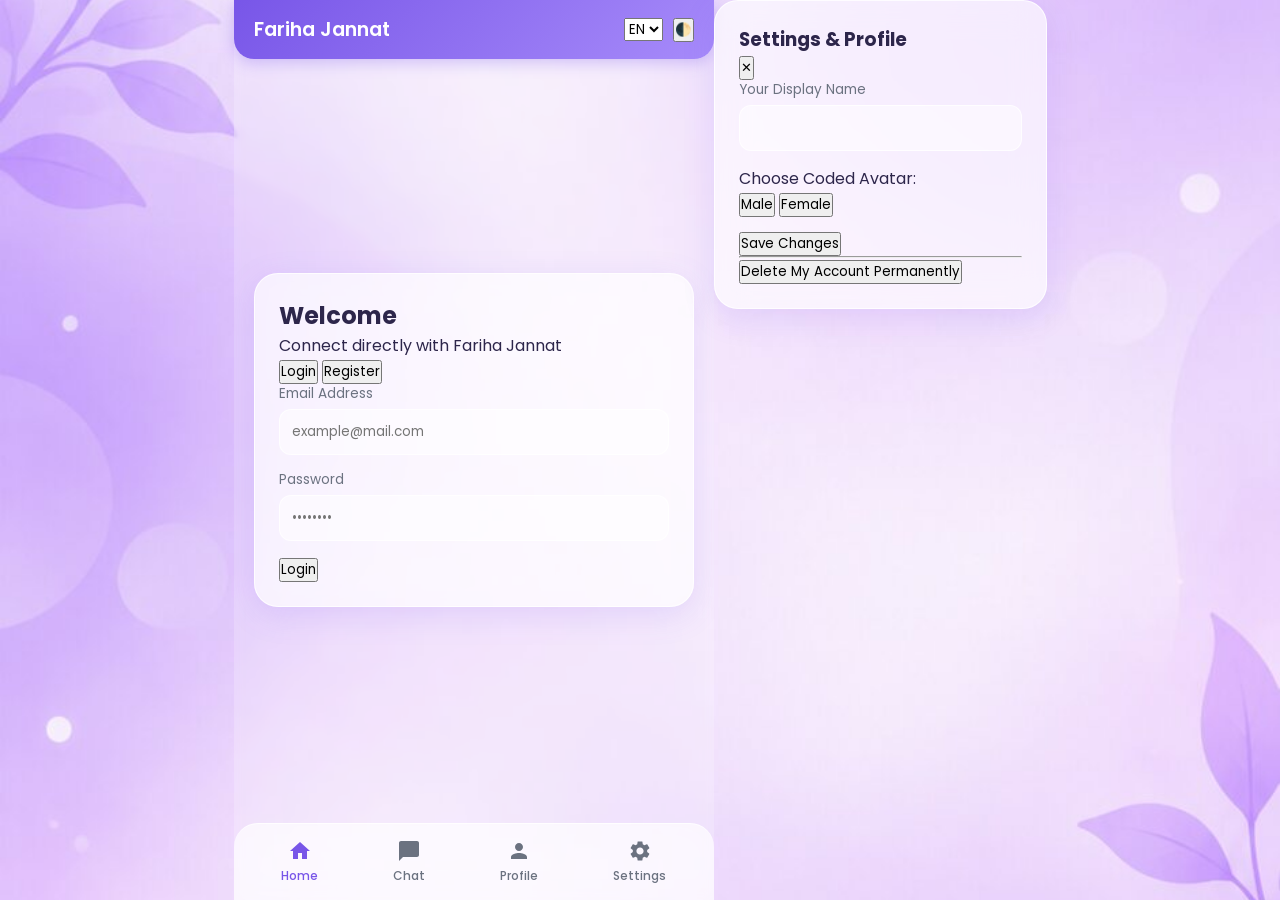
==== commit 7adbd115: "Update index.html" ====
--- a/index.html
+++ b/index.html
@@ -2,8 +2,8 @@
 <html lang="en">
 <head>
   <meta charset="UTF-8">
-  <meta name="viewport" content="width=device-width, initial-scale=1.0">
-  <title>Fariha Jannat</title>
+  <meta name="viewport" content="width=device-width, initial-scale=1.0, maximum-scale=1.0, user-scalable=no">
+  <title>Fariha Jannat — Personal Platform</title>
   <link rel="stylesheet" href="style.css">
   <link rel="manifest" href="manifest.json">
   <script src="https://cdn.jsdelivr.net/npm/@supabase/supabase-js@2"></script>
@@ -12,149 +12,119 @@
 
   <div class="app-viewport">
     
-    <!-- Top Header (Only shows on main screens) -->
+    <!-- Top Header (Matches Image 3, 4) -->
     <header class="top-header" id="main-header">
       <div class="brand-name">Fariha Jannat</div>
       <div class="header-actions">
-        <select id="lang-selector" onchange="changeLanguage(this.value)" style="background:transparent; border:none; color:white; font-weight:600;">
-          <option value="en" style="color:black;">EN</option>
-          <option value="bn" style="color:black;">BN</option>
+        <select id="lang-selector" onchange="changeLanguage(this.value)" class="lang-select">
+          <option value="en">EN</option>
+          <option value="bn">BN</option>
         </select>
-        <button style="background:none; border:none; font-size:1.2rem; cursor:pointer;" onclick="toggleTheme()">🌓</button>
+        <button class="btn-icon" onclick="toggleTheme()">🌓</button>
+        <button id="btn-settings" class="btn-icon hidden" onclick="openProfileModal()">⚙️</button>
+        <button id="btn-logout" class="btn-icon danger hidden" onclick="handleLogout()">🚪</button>
       </div>
     </header>
 
     <main class="main-content">
       
-      <!-- 1. Auth Screen -->
+      <!-- 1. Auth Screen (Image 1) -->
       <section id="auth-screen" class="screen active">
         <div class="glass-card">
-          <h2 style="text-align:center; color:var(--primary); margin-bottom:20px;">Welcome</h2>
+          <div class="welcome-header">
+            <h2 data-i18n="welcomeTitle">Welcome</h2>
+            <p data-i18n="welcomeSub">Connect directly with Fariha Jannat</p>
+          </div>
+          <div class="auth-tabs">
+            <button id="tab-login" class="tab-btn active" onclick="switchAuthTab('login')" data-i18n="loginTab">Login</button>
+            <button id="tab-signup" class="tab-btn" onclick="switchAuthTab('signup')" data-i18n="signupTab">Register</button>
+          </div>
           <form id="auth-form" onsubmit="handleAuth(event)">
             <div class="input-group" id="name-group" style="display: none;">
-              <label>Full Name</label>
+              <label data-i18n="fullNameLabel">Full Name</label>
               <input type="text" id="auth-name" placeholder="John Doe">
             </div>
             <div class="input-group">
-              <label>Email</label>
+              <label data-i18n="emailLabel">Email Address</label>
               <input type="email" id="auth-email" placeholder="example@mail.com" required>
             </div>
             <div class="input-group">
-              <label>Password</label>
+              <label data-i18n="passwordLabel">Password</label>
               <input type="password" id="auth-password" placeholder="••••••••" required>
             </div>
-            <button type="submit" class="btn-primary" id="auth-submit-btn">Login</button>
+            <button type="submit" id="auth-submit-btn" class="btn-gradient" data-i18n="loginBtn">Login</button>
           </form>
-          <p style="text-align:center; margin-top:15px; font-size:0.85rem; color:var(--text-sub); cursor:pointer;" onclick="switchAuthTab()">Switch to Register</p>
-        </div>
-      </section>
-
-      <!-- 2. Home / User Profile View (Image 3) -->
+        </div>
+      </section>
+
+      <!-- 2. Admin Profile / Home Screen (Image 3) -->
       <section id="home-view" class="screen">
-        <div class="glass-card profile-header-card">
-          <div class="profile-img-wrap">
-            <img id="owner-photo" src="https://via.placeholder.com/150" alt="Fariha">
+        <div class="glass-card profile-card">
+          <div class="profile-avatar-wrap">
+            <img id="owner-photo" src="https://i.pravatar.cc/150?img=47" alt="Fariha">
             <div class="crown-badge">👑</div>
           </div>
-          <h2 class="profile-name">Fariha Jannat</h2>
-          <span class="admin-badge">Admin Panel</span>
+          <h2 class="owner-name">Fariha Jannat</h2>
+          <span class="admin-badge">👑 Admin Panel</span>
           <p class="profile-bio">Dream Big • Stay Positive 💜</p>
-          
-          <div style="margin-top:20px; background:rgba(255,255,255,0.5); padding:15px; border-radius:16px; text-align:left;">
-            <h4 style="color:var(--primary); font-size:0.9rem;">👤 About Me</h4>
-            <p style="font-size:0.85rem; color:var(--text-sub); margin-top:5px;">Hello! I'm Fariha Jannat. Always here to help you. 💜</p>
-          </div>
-          
-          <button class="btn-primary" style="margin-top:20px;" onclick="openEditProfile()">✏️ Edit Profile</button>
-        </div>
-      </section>
-
-      <!-- 3. Chat List View (Image 4) -->
+
+          <div class="about-me-card">
+            <h4><span style="color:var(--primary); font-size:1.2rem;">👤</span> <span data-i18n="aboutMe">About Me</span> <span style="float:right; color:var(--primary); font-size:1.2rem; cursor:pointer;">✏️</span></h4>
+            <p>Hello! I'm Fariha Jannat.<br>Always here to help you. 💜</p>
+          </div>
+
+          <button class="btn-outline" onclick="openProfileModal()" data-i18n="editProfile">✏️ Edit Profile</button>
+        </div>
+      </section>
+
+      <!-- 3. Chat List Screen (Image 4) -->
       <section id="chat-list-view" class="screen">
-        <h3 style="margin-bottom:15px; color:var(--primary);">Messages</h3>
-        <div class="chat-list-item" onclick="openChatRoom('Rafi Hasan', 'https://i.pravatar.cc/150?img=11')">
-          <div class="chat-avatar">
-            <img src="https://i.pravatar.cc/150?img=11" alt="User">
-            <span class="status-dot online"></span>
-          </div>
-          <div class="chat-info">
-            <h4>Rafi Hasan</h4>
-            <p>Hi, কেমন আছেন? 😊</p>
-          </div>
-          <div class="chat-meta">
-            <span class="chat-time">12:36 PM</span>
-            <span class="unread-badge">2</span>
-          </div>
-        </div>
-
-        <div class="chat-list-item" onclick="openChatRoom('Nusrat Jahan', 'https://i.pravatar.cc/150?img=5')">
-          <div class="chat-avatar">
-            <img src="https://i.pravatar.cc/150?img=5" alt="User">
-            <span class="status-dot online"></span>
-          </div>
-          <div class="chat-info">
-            <h4>Nusrat Jahan</h4>
-            <p>ধন্যবাদ! 🌸</p>
-          </div>
-          <div class="chat-meta">
-            <span class="chat-time">12:32 PM</span>
-            <span class="unread-badge">1</span>
-          </div>
-        </div>
-      </section>
-
-      <!-- 4. Admin Control Panel (Image 6) -->
-      <section id="admin-view" class="screen">
-        <div class="glass-card" style="text-align:center;">
-          <div class="profile-img-wrap" style="width:80px; height:80px; margin-bottom:10px;">
-            <img src="https://i.pravatar.cc/150?img=47" alt="Admin">
-          </div>
-          <h3 style="color:var(--primary);">Fariha Jannat</h3>
-          <span class="admin-badge" style="margin-bottom:20px;">👑 Admin Panel</span>
-        </div>
-
-        <div class="admin-toggle-card">
-          <span style="font-weight:600; font-size:0.9rem;">🛡️ Admin Control Panel</span>
-          <label class="switch">
-            <input type="checkbox" id="admin-online-toggle" onchange="toggleAdminOnlineStatus(this.checked)">
-            <span class="slider"></span>
-          </label>
-        </div>
-        
-        <div style="text-align:center; margin-top:40px; opacity:0.7;">
-           <img src="https://cdn-icons-png.flaticon.com/512/1041/1041916.png" width="100" alt="Chat">
-           <h4 style="color:var(--primary); margin-top:10px;">অনলাইন উপস্থিতি স্ট্যাটাস</h4>
-        </div>
-      </section>
-
-      <!-- 5. Chat Room Screen (Image 5) -->
-      <section id="chat-room-view" class="screen" style="padding: 0;">
+        <!-- Active Users Strip (Dummy UI matching image) -->
+        <div class="active-users-strip">
+           <div class="active-title">
+             <span class="dot-green"></span> 3 Active Now <span style="font-weight:bold;">›</span>
+           </div>
+           <div class="active-avatars">
+             <img src="https://i.pravatar.cc/150?img=11" alt="User">
+             <img src="https://i.pravatar.cc/150?img=5" alt="User">
+             <img src="https://i.pravatar.cc/150?img=3" alt="User">
+             <div class="more-count">+1</div>
+           </div>
+        </div>
+
+        <div class="search-bar">
+          <span>🔍</span>
+          <input type="text" placeholder="Search chats...">
+        </div>
+
+        <div class="chat-list" id="chat-list-container">
+           <!-- Dynamic list will load here via app.js -->
+        </div>
+      </section>
+
+      <!-- 4. Chat Room Screen (Image 5) -->
+      <section id="chat-room-view" class="screen">
         <div class="chat-header">
-          <button style="background:none; border:none; color:white; font-size:1.5rem; cursor:pointer;" onclick="closeChatRoom()">←</button>
-          <img id="chat-room-avatar" src="https://i.pravatar.cc/150?img=11" alt="User">
-          <div>
-            <h4 id="chat-room-name" style="font-size:1rem;">Rafi Hasan</h4>
-            <p style="font-size:0.75rem; opacity:0.8;">Online</p>
-          </div>
-        </div>
-
-        <div class="chat-messages-area" id="chat-messages">
-          <!-- Dummy Messages for UI Demo -->
-          <div class="msg-bubble received">Hello! 😊<br><small style="font-size:0.6rem; color:#888;">12:34 PM</small></div>
-          <div class="msg-bubble sent">Assalamu Alaikum ❤️<br><small style="font-size:0.6rem; color:rgba(255,255,255,0.7);">12:35 PM ✓✓</small></div>
-          <div class="msg-bubble received">Wa Alaikum Assalam 💕<br>How are you?<br><small style="font-size:0.6rem; color:#888;">12:35 PM</small></div>
-          <div class="msg-bubble sent">
-            <img src="https://images.unsplash.com/photo-1490750967868-88cb4ecb07e4?auto=format&fit=crop&w=300&q=80" class="msg-img" alt="Flower">
-            <br><small style="font-size:0.6rem; color:rgba(255,255,255,0.7);">12:36 PM ✓✓</small>
-          </div>
-        </div>
-
-        <div class="chat-input-area">
-          <button class="btn-icon-round" style="background:transparent; color:var(--text-main); width:auto;">😊</button>
-          <input type="text" placeholder="Type a message...">
-          <button class="btn-icon-round" style="background:transparent; color:var(--text-main); width:auto;">📎</button>
-          <button class="btn-icon-round" style="background:transparent; color:var(--text-main); width:auto;">🖼️</button>
-          <button class="btn-icon-round" onclick="sendMessage()">🎙️</button>
+          <button class="btn-back" onclick="closeChatModal()">←</button>
+          <img id="chat-room-avatar" src="https://i.pravatar.cc/150?img=47" alt="Fariha">
+          <div class="chat-user-info">
+            <h4 id="chat-room-name">Fariha Jannat</h4>
+            <span id="chat-status-sub" class="sub-text"><span class="dot-green"></span> Online</span>
+          </div>
+        </div>
+
+        <div id="chat-messages" class="chat-messages-area">
+          <!-- Dynamic Chat Bubbles -->
+        </div>
+
+        <div class="chat-footer">
+          <div class="media-actions">
+            <input type="file" id="image-input" accept="image/*" style="display: none;" onchange="handleImageUpload(event)">
+            <button id="btn-attach-image" class="btn-media" onclick="document.getElementById('image-input').click()">📎</button>
+            <button id="btn-record-voice" class="btn-media" onclick="toggleVoiceRecording()">🎙️</button>
+          </div>
+          <input type="text" id="message-input" data-i18n-placeholder="typeMessagePlaceholder" placeholder="Type a message..." onkeypress="handleKeyPress(event)">
+          <button class="btn-send" onclick="sendMessage()" data-i18n="btnSend">Send</button>
         </div>
       </section>
 
@@ -164,25 +134,85 @@
     <nav class="bottom-nav" id="bottom-nav">
       <div class="nav-item active" onclick="switchTab('home-view', this)">
         <svg viewBox="0 0 24 24"><path d="M10 20v-6h4v6h5v-8h3L12 3 2 12h3v8z"/></svg>
-        <span>Home</span>
+        <span data-i18n="navHome">Home</span>
       </div>
       <div class="nav-item" onclick="switchTab('chat-list-view', this)">
         <svg viewBox="0 0 24 24"><path d="M20 2H4c-1.1 0-2 .9-2 2v18l4-4h14c1.1 0 2-.9 2-2V4c0-1.1-.9-2-2-2z"/></svg>
-        <span>Chat</span>
-      </div>
-      <div class="nav-item" onclick="switchTab('admin-view', this)">
+        <span data-i18n="navChat">Chat</span>
+      </div>
+      <div class="nav-item" onclick="switchTab('home-view', this)">
         <svg viewBox="0 0 24 24"><path d="M12 12c2.21 0 4-1.79 4-4s-1.79-4-4-4-4 1.79-4 4 1.79 4 4 4zm0 2c-2.67 0-8 1.34-8 4v2h16v-2c0-2.66-5.33-4-8-4z"/></svg>
-        <span>Profile</span>
-      </div>
-      <div class="nav-item" onclick="switchTab('settings-view', this)">
+        <span data-i18n="navProfile">Profile</span>
+      </div>
+      <div class="nav-item" onclick="openProfileModal()">
         <svg viewBox="0 0 24 24"><path d="M19.14,12.94c0.04-0.3,0.06-0.61,0.06-0.94c0-0.32-0.02-0.64-0.06-0.94l2.03-1.58c0.18-0.14,0.23-0.41,0.12-0.61 l-1.92-3.32c-0.12-0.22-0.37-0.29-0.59-0.22l-2.39,0.96c-0.5-0.38-1.03-0.7-1.62-0.94L14.4,2.81c-0.04-0.24-0.24-0.41-0.48-0.41 h-3.84c-0.24,0-0.43,0.17-0.47,0.41L9.25,5.35C8.66,5.59,8.12,5.92,7.63,6.29L5.24,5.33c-0.22-0.08-0.47,0-0.59,0.22L2.73,8.87 C2.62,9.08,2.66,9.34,2.86,9.48l2.03,1.58C4.84,11.36,4.8,11.69,4.8,12s0.02,0.64,0.06,0.94l-2.03,1.58 c-0.18,0.14-0.23,0.41-0.12,0.61l1.92,3.32c0.12,0.22,0.37,0.29,0.59,0.22l2.39-0.96c0.5,0.38,1.03,0.7,1.62,0.94l0.36,2.54 c0.05,0.24,0.24,0.41,0.48,0.41h3.84c0.24,0,0.44-0.17,0.47-0.41l0.36-2.54c0.59-0.24,1.13-0.56,1.62-0.94l2.39,0.96 c0.22,0.08,0.47,0,0.59-0.22l1.92-3.32c0.12-0.22,0.07-0.49-0.12-0.61L19.14,12.94z M12,15.6c-1.98,0-3.6-1.62-3.6-3.6 s1.62-3.6,3.6-3.6s3.6,1.62,3.6,3.6S13.98,15.6,12,15.6z"/></svg>
-        <span>Settings</span>
+        <span data-i18n="navSettings">Settings</span>
       </div>
     </nav>
 
+  </div>
+
+  <!-- Profile & Settings Modal (All extra features moved here) -->
+  <div id="profile-modal" class="modal">
+    <div class="modal-content glass-card">
+      <div class="modal-header">
+        <h3 data-i18n="profileModalTitle">Settings & Profile</h3>
+        <button class="btn-close" onclick="closeProfileModal()">✕</button>
+      </div>
+
+      <div class="profile-body">
+        
+        <!-- General Settings -->
+        <div class="input-group">
+          <label data-i18n="editNameLabel">Your Display Name</label>
+          <input type="text" id="edit-name">
+        </div>
+
+        <div id="avatar-section">
+          <label data-i18n="selectAvatarLabel">Choose Coded Avatar:</label>
+          <div class="avatar-gender-tabs">
+            <button onclick="renderAvatarGrid('male')" data-i18n="tabMale">Male</button>
+            <button onclick="renderAvatarGrid('female')" data-i18n="tabFemale">Female</button>
+          </div>
+          <div id="avatar-grid" class="avatar-grid"></div>
+        </div>
+
+        <div id="admin-photo-section" style="display: none; margin-top:15px;">
+          <label data-i18n="adminPhotoLabel">Upload Official Profile Photo:</label>
+          <input type="file" id="admin-photo-input" accept="image/*" onchange="uploadAdminPhoto(event)">
+        </div>
+
+        <button class="btn-gradient" style="margin-top: 15px;" onclick="saveProfileChanges()" data-i18n="btnSaveProfile">Save Changes</button>
+        
+        <hr class="divider">
+        
+        <!-- ADMIN COMMAND CENTER (Extra features are here) -->
+        <div id="admin-controls-section" style="display: none;">
+          <h3 style="color:var(--primary); margin-bottom: 15px;" data-i18n="adminControlTitle">🛡️ Admin Command Center</h3>
+          
+          <div class="toggle-control" style="display:flex; justify-content:space-between; margin-bottom:15px; font-weight:600; font-size:0.9rem;">
+            <span data-i18n="adminLiveStatus">Online Presence:</span>
+            <input type="checkbox" id="admin-online-toggle" onchange="toggleAdminOnlineStatus(this.checked)" style="transform: scale(1.5);">
+          </div>
+
+          <button class="btn-action warning" onclick="adminDelete20MinMedia()" data-i18n="btnDelete20Min" style="width:100%; padding:12px; border-radius:10px; border:none; background:#F59E0B; color:#fff; font-weight:bold; margin-bottom:10px;">
+            🗑️ Delete 20 Min Media
+          </button>
+          <button class="btn-action danger" onclick="adminDelete7DaysInactive()" data-i18n="btnDeleteInactive" style="width:100%; padding:12px; border-radius:10px; border:none; background:#EF4444; color:#fff; font-weight:bold;">
+            🧹 Purge 7-Day Inactive Users
+          </button>
+          
+          <hr class="divider">
+        </div>
+
+        <button id="btn-self-delete" class="btn-danger" onclick="deleteMyAccount()" data-i18n="btnDeleteAccount">
+          Delete My Account Permanently
+        </button>
+      </div>
+    </div>
   </div>
 
   <script src="avatars.js"></script>
   <script src="app.js"></script>
 </body>
-  </html>
+          </html>
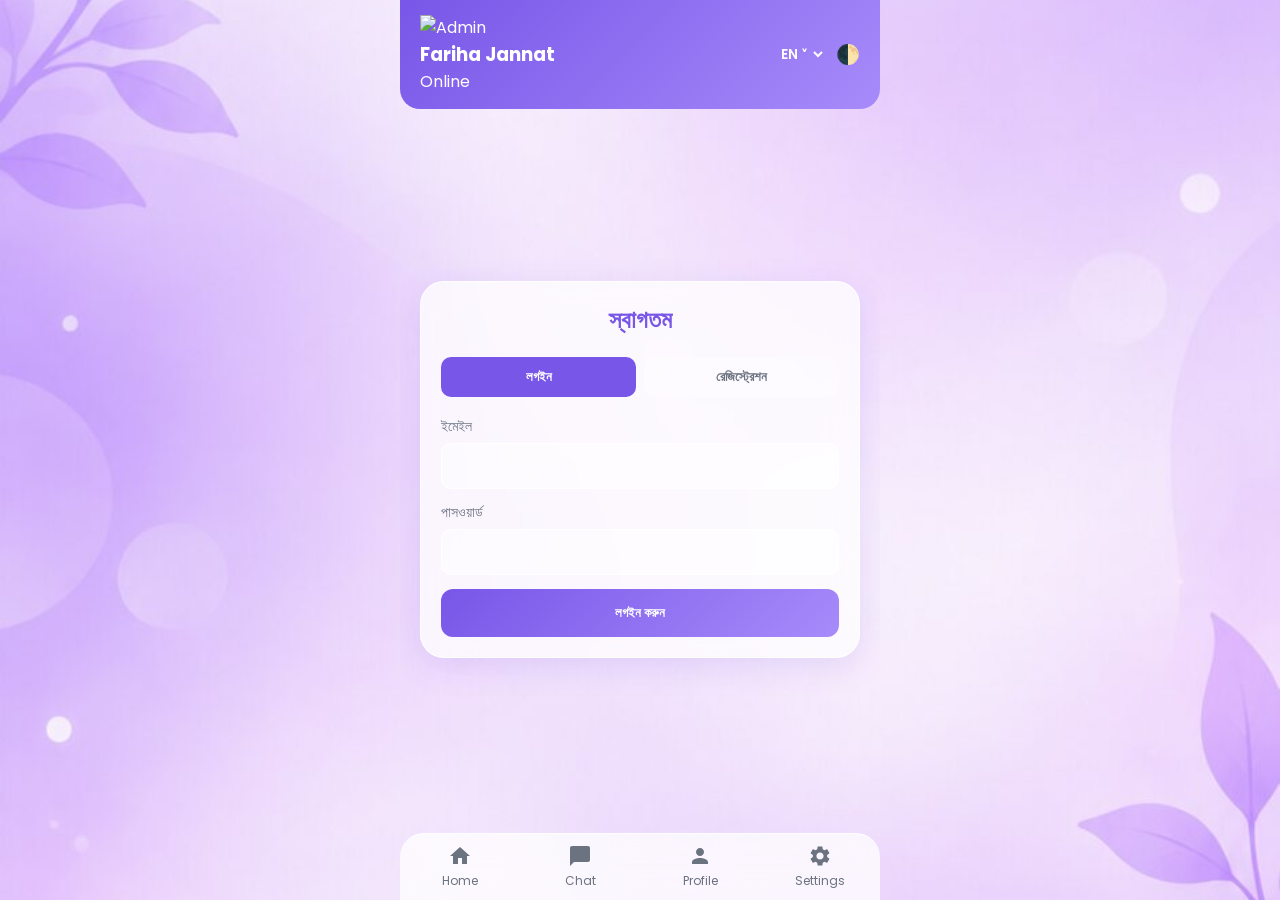
==== commit bd798c52: "Update index.html" ====
--- a/index.html
+++ b/index.html
@@ -3,211 +3,235 @@
 <head>
   <meta charset="UTF-8">
   <meta name="viewport" content="width=device-width, initial-scale=1.0, maximum-scale=1.0, user-scalable=no">
-  <title>Fariha Jannat — Personal Platform</title>
+  <title>Fariha Jannat</title>
   <link rel="stylesheet" href="style.css">
   <link rel="manifest" href="manifest.json">
+  <link rel="icon" href="favicon.png" type="image/png">
   <script src="https://cdn.jsdelivr.net/npm/@supabase/supabase-js@2"></script>
 </head>
 <body>
 
   <div class="app-viewport">
     
-    <!-- Top Header (Matches Image 3, 4) -->
+    <!-- Top Header (Image 2 style) -->
     <header class="top-header" id="main-header">
-      <div class="brand-name">Fariha Jannat</div>
+      <div class="header-left">
+        <img id="header-admin-photo" src="https://api.dicebear.com/7.x/bottts-neutral/svg?seed=female_avatar_1" alt="Admin" class="header-avatar">
+        <div class="header-info">
+          <h3 id="header-admin-name">Fariha Jannat</h3>
+          <span class="status-indicator"><span class="dot online"></span> <span id="header-status-text">Online</span></span>
+        </div>
+      </div>
       <div class="header-actions">
         <select id="lang-selector" onchange="changeLanguage(this.value)" class="lang-select">
-          <option value="en">EN</option>
-          <option value="bn">BN</option>
+          <option value="en">EN ˅</option>
+          <option value="bn">BN ˅</option>
         </select>
         <button class="btn-icon" onclick="toggleTheme()">🌓</button>
-        <button id="btn-settings" class="btn-icon hidden" onclick="openProfileModal()">⚙️</button>
         <button id="btn-logout" class="btn-icon danger hidden" onclick="handleLogout()">🚪</button>
       </div>
     </header>
 
+    <!-- Main Content Container -->
     <main class="main-content">
-      
-      <!-- 1. Auth Screen (Image 1) -->
+
+      <!-- 1. Auth Screen -->
       <section id="auth-screen" class="screen active">
-        <div class="glass-card">
-          <div class="welcome-header">
-            <h2 data-i18n="welcomeTitle">Welcome</h2>
-            <p data-i18n="welcomeSub">Connect directly with Fariha Jannat</p>
-          </div>
+        <div class="glass-card auth-card">
+          <h2 data-i18n="welcomeTitle" style="color:var(--primary); text-align:center; margin-bottom:20px;">স্বাগতম</h2>
+          
           <div class="auth-tabs">
-            <button id="tab-login" class="tab-btn active" onclick="switchAuthTab('login')" data-i18n="loginTab">Login</button>
-            <button id="tab-signup" class="tab-btn" onclick="switchAuthTab('signup')" data-i18n="signupTab">Register</button>
-          </div>
+            <button id="tab-login" class="tab-btn active" onclick="switchAuthTab('login')">লগইন</button>
+            <button id="tab-signup" class="tab-btn" onclick="switchAuthTab('signup')">রেজিস্ট্রেশন</button>
+          </div>
+
           <form id="auth-form" onsubmit="handleAuth(event)">
             <div class="input-group" id="name-group" style="display: none;">
-              <label data-i18n="fullNameLabel">Full Name</label>
+              <label data-i18n="fullNameLabel">পূর্ণ নাম</label>
               <input type="text" id="auth-name" placeholder="John Doe">
             </div>
             <div class="input-group">
-              <label data-i18n="emailLabel">Email Address</label>
-              <input type="email" id="auth-email" placeholder="example@mail.com" required>
+              <label data-i18n="emailLabel">ইমেইল</label>
+              <input type="email" id="auth-email" required>
             </div>
             <div class="input-group">
-              <label data-i18n="passwordLabel">Password</label>
-              <input type="password" id="auth-password" placeholder="••••••••" required>
+              <label data-i18n="passwordLabel">পাসওয়ার্ড</label>
+              <input type="password" id="auth-password" required>
             </div>
-            <button type="submit" id="auth-submit-btn" class="btn-gradient" data-i18n="loginBtn">Login</button>
+            <button type="submit" id="auth-submit-btn" class="btn-gradient" data-i18n="loginBtn">লগইন করুন</button>
           </form>
         </div>
       </section>
 
-      <!-- 2. Admin Profile / Home Screen (Image 3) -->
-      <section id="home-view" class="screen">
-        <div class="glass-card profile-card">
-          <div class="profile-avatar-wrap">
-            <img id="owner-photo" src="https://i.pravatar.cc/150?img=47" alt="Fariha">
+      <!-- 2. Admin Profile View (Image 1) -->
+      <section id="profile-view" class="screen">
+        <div class="profile-top-section">
+          <div class="profile-avatar-large">
+            <img id="admin-profile-photo" src="https://api.dicebear.com/7.x/bottts-neutral/svg?seed=female_avatar_1" alt="Fariha Jannat">
             <div class="crown-badge">👑</div>
-          </div>
-          <h2 class="owner-name">Fariha Jannat</h2>
-          <span class="admin-badge">👑 Admin Panel</span>
-          <p class="profile-bio">Dream Big • Stay Positive 💜</p>
-
-          <div class="about-me-card">
-            <h4><span style="color:var(--primary); font-size:1.2rem;">👤</span> <span data-i18n="aboutMe">About Me</span> <span style="float:right; color:var(--primary); font-size:1.2rem; cursor:pointer;">✏️</span></h4>
-            <p>Hello! I'm Fariha Jannat.<br>Always here to help you. 💜</p>
-          </div>
-
-          <button class="btn-outline" onclick="openProfileModal()" data-i18n="editProfile">✏️ Edit Profile</button>
-        </div>
-      </section>
-
-      <!-- 3. Chat List Screen (Image 4) -->
+            <div class="verified-badge">✓</div>
+          </div>
+          
+          <div class="profile-details">
+            <h2 id="admin-profile-name">Fariha Jannat</h2>
+            <span class="admin-badge">👑 Admin Panel</span>
+            <p class="bio">Dream Big • Stay Positive 💜</p>
+          </div>
+        </div>
+
+        <div class="about-card">
+          <div class="about-header">
+            <span>👤 About Me</span>
+            <span style="cursor:pointer;" onclick="openSettingsModal()">✏️</span>
+          </div>
+          <p>Hello! I'm Fariha Jannat.<br>Always here to help you. 💜</p>
+        </div>
+
+        <button class="btn-outline" onclick="openSettingsModal()" style="margin-top: 20px;">
+          ✏️ Edit Profile
+        </button>
+      </section>
+
+      <!-- 3. Chat List View (Image 2) -->
       <section id="chat-list-view" class="screen">
-        <!-- Active Users Strip (Dummy UI matching image) -->
-        <div class="active-users-strip">
-           <div class="active-title">
-             <span class="dot-green"></span> 3 Active Now <span style="font-weight:bold;">›</span>
-           </div>
-           <div class="active-avatars">
-             <img src="https://i.pravatar.cc/150?img=11" alt="User">
-             <img src="https://i.pravatar.cc/150?img=5" alt="User">
-             <img src="https://i.pravatar.cc/150?img=3" alt="User">
-             <div class="more-count">+1</div>
-           </div>
-        </div>
-
-        <div class="search-bar">
-          <span>🔍</span>
-          <input type="text" placeholder="Search chats...">
-        </div>
-
-        <div class="chat-list" id="chat-list-container">
-           <!-- Dynamic list will load here via app.js -->
-        </div>
-      </section>
-
-      <!-- 4. Chat Room Screen (Image 5) -->
-      <section id="chat-room-view" class="screen">
-        <div class="chat-header">
-          <button class="btn-back" onclick="closeChatModal()">←</button>
-          <img id="chat-room-avatar" src="https://i.pravatar.cc/150?img=47" alt="Fariha">
-          <div class="chat-user-info">
-            <h4 id="chat-room-name">Fariha Jannat</h4>
-            <span id="chat-status-sub" class="sub-text"><span class="dot-green"></span> Online</span>
-          </div>
+        <div class="chat-list-header">
+          <div class="search-bar">
+            <span>🔍</span>
+            <input type="text" placeholder="Search chats..." id="search-chat">
+          </div>
+        </div>
+
+        <div class="active-users-row">
+          <span class="active-text"><span class="dot online"></span> <span id="active-users-count">0</span> Active Now</span>
+          <div class="active-avatars" id="active-avatars-container">
+            <!-- Dynamic Avatars -->
+          </div>
+        </div>
+
+        <div class="chat-list-container" id="chat-list-container">
+          <!-- Dynamic Chat List from Supabase -->
+          <p style="text-align:center; color:var(--text-sub); font-size:0.9rem; margin-top:30px;">No chats yet. Wait for messages!</p>
+        </div>
+      </section>
+
+      <!-- 4. Chat Room View (Image 3) -->
+      <section id="chat-room-view" class="screen" style="padding: 0;">
+        <div class="chat-room-header">
+          <button class="btn-back" onclick="closeChatRoom()">←</button>
+          <img id="chat-room-avatar" src="https://via.placeholder.com/40" alt="User">
+          <div class="chat-room-info">
+            <h4 id="chat-room-name">User</h4>
+            <span class="status-indicator"><span class="dot online"></span> Online</span>
+          </div>
+          <button class="btn-icon" style="margin-left:auto;">⋮</button>
         </div>
 
         <div id="chat-messages" class="chat-messages-area">
-          <!-- Dynamic Chat Bubbles -->
-        </div>
-
-        <div class="chat-footer">
-          <div class="media-actions">
-            <input type="file" id="image-input" accept="image/*" style="display: none;" onchange="handleImageUpload(event)">
-            <button id="btn-attach-image" class="btn-media" onclick="document.getElementById('image-input').click()">📎</button>
-            <button id="btn-record-voice" class="btn-media" onclick="toggleVoiceRecording()">🎙️</button>
-          </div>
+          <!-- Dynamic Messages will load here -->
+        </div>
+
+        <!-- Image 3 Footer Buttons -->
+        <div class="chat-footer-actions">
+          <button class="btn-footer-action" onclick="document.getElementById('image-input').click()">
+            🖼️ Send Photo
+          </button>
+          <button class="btn-footer-action" onclick="toggleVoiceRecording()">
+            🎙️ Send Voice
+          </button>
+        </div>
+
+        <div class="chat-input-area">
+          <input type="file" id="image-input" accept="image/*" style="display: none;" onchange="handleImageUpload(event)">
+          <button class="btn-media" onclick="document.getElementById('image-input').click()">📎</button>
           <input type="text" id="message-input" data-i18n-placeholder="typeMessagePlaceholder" placeholder="Type a message..." onkeypress="handleKeyPress(event)">
-          <button class="btn-send" onclick="sendMessage()" data-i18n="btnSend">Send</button>
+          <button class="btn-media" style="color:var(--primary);">😊</button>
+          <button class="btn-send" onclick="sendMessage()">🎙️</button>
+        </div>
+      </section>
+
+      <!-- 5. Admin Control Panel (Image 4) -->
+      <section id="admin-view" class="screen">
+        <div class="glass-card">
+          <h3 data-i18n="adminControlTitle" style="color:var(--primary); margin-bottom:15px; font-size:1.1rem;">🛡️ অ্যাডমিন কন্ট্রোল প্যানেল</h3>
+          <div class="toggle-control">
+            <span data-i18n="adminLiveStatus">অনলাইন উপস্থিতি স্ট্যাটাস:</span>
+            <label class="switch">
+              <input type="checkbox" id="admin-online-toggle" onchange="toggleAdminOnlineStatus(this.checked)">
+              <span class="slider"></span>
+            </label>
+          </div>
+        </div>
+
+        <div class="admin-graphic">
+           <img src="https://cdn-icons-png.flaticon.com/512/1041/1041916.png" width="120" alt="Chat Graphic">
         </div>
       </section>
 
     </main>
 
-    <!-- Bottom Navigation (Image 4) -->
+    <!-- Bottom Navigation Bar (Image 2 & 4) -->
     <nav class="bottom-nav" id="bottom-nav">
-      <div class="nav-item active" onclick="switchTab('home-view', this)">
+      <div class="nav-item" onclick="switchTab('admin-view', this)" id="nav-admin">
         <svg viewBox="0 0 24 24"><path d="M10 20v-6h4v6h5v-8h3L12 3 2 12h3v8z"/></svg>
-        <span data-i18n="navHome">Home</span>
-      </div>
-      <div class="nav-item" onclick="switchTab('chat-list-view', this)">
+        <span>Home</span>
+      </div>
+      <div class="nav-item" onclick="switchTab('chat-list-view', this)" id="nav-chat">
         <svg viewBox="0 0 24 24"><path d="M20 2H4c-1.1 0-2 .9-2 2v18l4-4h14c1.1 0 2-.9 2-2V4c0-1.1-.9-2-2-2z"/></svg>
-        <span data-i18n="navChat">Chat</span>
-      </div>
-      <div class="nav-item" onclick="switchTab('home-view', this)">
+        <span>Chat</span>
+      </div>
+      <div class="nav-item" onclick="switchTab('profile-view', this)" id="nav-profile">
         <svg viewBox="0 0 24 24"><path d="M12 12c2.21 0 4-1.79 4-4s-1.79-4-4-4-4 1.79-4 4 1.79 4 4 4zm0 2c-2.67 0-8 1.34-8 4v2h16v-2c0-2.66-5.33-4-8-4z"/></svg>
-        <span data-i18n="navProfile">Profile</span>
-      </div>
-      <div class="nav-item" onclick="openProfileModal()">
+        <span>Profile</span>
+      </div>
+      <div class="nav-item" onclick="openSettingsModal()" id="nav-settings">
         <svg viewBox="0 0 24 24"><path d="M19.14,12.94c0.04-0.3,0.06-0.61,0.06-0.94c0-0.32-0.02-0.64-0.06-0.94l2.03-1.58c0.18-0.14,0.23-0.41,0.12-0.61 l-1.92-3.32c-0.12-0.22-0.37-0.29-0.59-0.22l-2.39,0.96c-0.5-0.38-1.03-0.7-1.62-0.94L14.4,2.81c-0.04-0.24-0.24-0.41-0.48-0.41 h-3.84c-0.24,0-0.43,0.17-0.47,0.41L9.25,5.35C8.66,5.59,8.12,5.92,7.63,6.29L5.24,5.33c-0.22-0.08-0.47,0-0.59,0.22L2.73,8.87 C2.62,9.08,2.66,9.34,2.86,9.48l2.03,1.58C4.84,11.36,4.8,11.69,4.8,12s0.02,0.64,0.06,0.94l-2.03,1.58 c-0.18,0.14-0.23,0.41-0.12,0.61l1.92,3.32c0.12,0.22,0.37,0.29,0.59,0.22l2.39-0.96c0.5,0.38,1.03,0.7,1.62,0.94l0.36,2.54 c0.05,0.24,0.24,0.41,0.48,0.41h3.84c0.24,0,0.44-0.17,0.47-0.41l0.36-2.54c0.59-0.24,1.13-0.56,1.62-0.94l2.39,0.96 c0.22,0.08,0.47,0,0.59-0.22l1.92-3.32c0.12-0.22,0.07-0.49-0.12-0.61L19.14,12.94z M12,15.6c-1.98,0-3.6-1.62-3.6-3.6 s1.62-3.6,3.6-3.6s3.6,1.62,3.6,3.6S13.98,15.6,12,15.6z"/></svg>
-        <span data-i18n="navSettings">Settings</span>
+        <span>Settings</span>
       </div>
     </nav>
 
   </div>
 
-  <!-- Profile & Settings Modal (All extra features moved here) -->
-  <div id="profile-modal" class="modal">
+  <!-- Settings Modal (Houses All Extra Features) -->
+  <div id="settings-modal" class="modal">
     <div class="modal-content glass-card">
       <div class="modal-header">
-        <h3 data-i18n="profileModalTitle">Settings & Profile</h3>
-        <button class="btn-close" onclick="closeProfileModal()">✕</button>
-      </div>
-
-      <div class="profile-body">
-        
-        <!-- General Settings -->
+        <h3>⚙️ Settings & Control</h3>
+        <button class="btn-close" onclick="closeSettingsModal()">✕</button>
+      </div>
+
+      <div class="settings-body">
         <div class="input-group">
-          <label data-i18n="editNameLabel">Your Display Name</label>
+          <label>Your Display Name</label>
           <input type="text" id="edit-name">
         </div>
 
         <div id="avatar-section">
-          <label data-i18n="selectAvatarLabel">Choose Coded Avatar:</label>
+          <label>Choose Coded Avatar:</label>
           <div class="avatar-gender-tabs">
-            <button onclick="renderAvatarGrid('male')" data-i18n="tabMale">Male</button>
-            <button onclick="renderAvatarGrid('female')" data-i18n="tabFemale">Female</button>
+            <button onclick="renderAvatarGrid('male')">Male</button>
+            <button onclick="renderAvatarGrid('female')">Female</button>
           </div>
           <div id="avatar-grid" class="avatar-grid"></div>
         </div>
 
-        <div id="admin-photo-section" style="display: none; margin-top:15px;">
-          <label data-i18n="adminPhotoLabel">Upload Official Profile Photo:</label>
+        <div id="admin-photo-section" style="display: none;">
+          <label>Upload Official Profile Photo:</label>
           <input type="file" id="admin-photo-input" accept="image/*" onchange="uploadAdminPhoto(event)">
         </div>
 
-        <button class="btn-gradient" style="margin-top: 15px;" onclick="saveProfileChanges()" data-i18n="btnSaveProfile">Save Changes</button>
+        <button class="btn-gradient" style="margin-top:15px;" onclick="saveProfileChanges()">Save Profile</button>
         
         <hr class="divider">
         
-        <!-- ADMIN COMMAND CENTER (Extra features are here) -->
-        <div id="admin-controls-section" style="display: none;">
-          <h3 style="color:var(--primary); margin-bottom: 15px;" data-i18n="adminControlTitle">🛡️ Admin Command Center</h3>
-          
-          <div class="toggle-control" style="display:flex; justify-content:space-between; margin-bottom:15px; font-weight:600; font-size:0.9rem;">
-            <span data-i18n="adminLiveStatus">Online Presence:</span>
-            <input type="checkbox" id="admin-online-toggle" onchange="toggleAdminOnlineStatus(this.checked)" style="transform: scale(1.5);">
-          </div>
-
-          <button class="btn-action warning" onclick="adminDelete20MinMedia()" data-i18n="btnDelete20Min" style="width:100%; padding:12px; border-radius:10px; border:none; background:#F59E0B; color:#fff; font-weight:bold; margin-bottom:10px;">
-            🗑️ Delete 20 Min Media
-          </button>
-          <button class="btn-action danger" onclick="adminDelete7DaysInactive()" data-i18n="btnDeleteInactive" style="width:100%; padding:12px; border-radius:10px; border:none; background:#EF4444; color:#fff; font-weight:bold;">
-            🧹 Purge 7-Day Inactive Users
-          </button>
-          
-          <hr class="divider">
-        </div>
-
-        <button id="btn-self-delete" class="btn-danger" onclick="deleteMyAccount()" data-i18n="btnDeleteAccount">
-          Delete My Account Permanently
-        </button>
+        <!-- Admin Specific Actions -->
+        <div id="admin-actions-container" style="display:none;">
+           <h4 style="color:var(--warning); margin-bottom:10px;">Admin Actions</h4>
+           <button class="btn-action warning" onclick="adminDelete20MinMedia()" style="width:100%; margin-bottom:10px; padding:10px; border-radius:8px; border:none;">🗑️ Delete 20 Min Media</button>
+           <button class="btn-action danger" onclick="adminDelete7DaysInactive()" style="width:100%; padding:10px; border-radius:8px; border:none;">🧹 Purge Inactive Users</button>
+           <hr class="divider">
+        </div>
+        
+        <button class="btn-danger" onclick="deleteMyAccount()">Delete My Account</button>
       </div>
     </div>
   </div>
@@ -215,4 +239,4 @@
   <script src="avatars.js"></script>
   <script src="app.js"></script>
 </body>
-          </html>
+</html>
--- a/style.css
+++ b/style.css
@@ -2,195 +2,161 @@
 
 :root {
   --primary: #7856E8;
-  --primary-light: #A78BFA;
-  --accent: #F18AB5;
-  --bg-glass: rgba(255, 255, 255, 0.65);
-  --bg-glass-dark: rgba(30, 27, 56, 0.75);
-  --text-main: #2D264B;
+  --secondary: #A78BFA;
+  --pink-accent: #F18AB5;
+  --bg-main: rgba(255, 255, 255, 0.4);
+  --card-bg: rgba(255, 255, 255, 0.75);
+  --text-main: #29243A;
   --text-sub: #6B7280;
-  --border-glass: rgba(255, 255, 255, 0.8);
+  --border-color: rgba(255, 255, 255, 0.9);
+  --shadow: 0 8px 32px rgba(120, 86, 232, 0.15);
   --danger: #EF4444;
+  --warning: #F59E0B;
   --success: #10B981;
-  --shadow: 0 8px 32px rgba(120, 86, 232, 0.15);
 }
 
 body.dark-mode {
-  --bg-glass: rgba(30, 27, 56, 0.75);
+  --bg-main: rgba(18, 17, 36, 0.4);
+  --card-bg: rgba(30, 27, 56, 0.85);
   --text-main: #F3F4F6;
   --text-sub: #9CA3AF;
-  --border-glass: rgba(255, 255, 255, 0.1);
+  --border-color: rgba(255, 255, 255, 0.1);
   --shadow: 0 8px 32px rgba(0, 0, 0, 0.5);
 }
 
 * { margin: 0; padding: 0; box-sizing: border-box; font-family: 'Poppins', sans-serif; }
-
-/* Background Image Setup */
-body {
-  background: url('bg.jpg') no-repeat center center fixed;
+body { 
+  background: url('bg.jpg') no-repeat center center fixed; 
   background-size: cover;
-  color: var(--text-main);
-  display: flex;
-  justify-content: center;
-  min-height: 100vh;
+  color: var(--text-main); 
+  display: flex; 
+  justify-content: center; 
+  min-height: 100vh; 
+  transition: 0.3s ease; 
   overflow: hidden;
 }
 
-/* Glassmorphism App Container */
-.app-viewport {
-  width: 100%;
-  max-width: 480px;
-  height: 100vh;
-  display: flex;
-  flex-direction: column;
-  position: relative;
-  background: rgba(255, 255, 255, 0.2);
-  backdrop-filter: blur(5px);
-  -webkit-backdrop-filter: blur(5px);
+.app-viewport { 
+  width: 100%; max-width: 480px; height: 100vh; 
+  display: flex; flex-direction: column; 
+  position: relative; overflow: hidden; 
 }
 
-/* Top Header */
-.top-header {
-  display: flex;
-  justify-content: space-between;
-  align-items: center;
-  padding: 15px 20px;
-  background: linear-gradient(135deg, var(--primary), var(--primary-light));
-  color: white;
-  border-bottom-left-radius: 20px;
-  border-bottom-right-radius: 20px;
-  box-shadow: 0 4px 15px rgba(120, 86, 232, 0.3);
-  z-index: 10;
-}
-
+/* Header */
+.top-header { display: flex; justify-content: space-between; align-items: center; padding: 15px 20px; background: linear-gradient(135deg, var(--primary), var(--secondary)); color: #fff; border-bottom-left-radius: 20px; border-bottom-right-radius: 20px; z-index: 10;}
 .brand-name { font-size: 1.2rem; font-weight: 600; }
 .header-actions { display: flex; gap: 10px; align-items: center; }
+.lang-select { background: transparent; border: none; color: #fff; font-weight: 600; outline: none; cursor: pointer;}
+.lang-select option { color: black; }
+.btn-icon { background: none; border: none; font-size: 1.2rem; cursor: pointer; color: #fff;}
 
-/* Main Content Area */
-.main-content { flex: 1; overflow-y: auto; padding-bottom: 80px; }
+/* Main Layout */
+.main-content { flex: 1; overflow-y: auto; display: flex; flex-direction: column; padding-bottom: 70px; }
 .screen { display: none; width: 100%; height: 100%; padding: 20px; flex-direction: column; }
 .screen.active { display: flex; }
 
-/* Glass Cards (Auth, Profile, Admin) */
-.glass-card {
-  background: var(--bg-glass);
-  backdrop-filter: blur(16px);
-  -webkit-backdrop-filter: blur(16px);
-  border: 1px solid var(--border-glass);
-  border-radius: 24px;
-  padding: 24px;
-  box-shadow: var(--shadow);
-  margin: auto 0;
+/* Glass Card */
+.glass-card { 
+  background: var(--card-bg); backdrop-filter: blur(16px); -webkit-backdrop-filter: blur(16px);
+  border: 1px solid var(--border-color); border-radius: 24px; padding: 20px; box-shadow: var(--shadow); margin: auto 0; 
 }
 
-/* Profile Screen (Image 3) */
-.profile-header-card {
-  text-align: center;
-  position: relative;
-  padding-top: 40px;
-}
-.profile-img-wrap {
-  width: 120px; height: 120px;
-  margin: 0 auto;
-  position: relative;
-  border-radius: 50%;
-  border: 4px solid var(--primary);
-  padding: 4px;
-  background: white;
-}
-.profile-img-wrap img { width: 100%; height: 100%; border-radius: 50%; object-fit: cover; }
-.crown-badge {
-  position: absolute; bottom: 0; right: 0;
-  background: var(--primary); color: white;
-  padding: 6px; border-radius: 50%; border: 2px solid white;
-}
-.profile-name { font-size: 1.5rem; font-weight: 700; color: var(--primary); margin-top: 15px; }
-.admin-badge {
-  background: var(--primary); color: white;
-  padding: 4px 12px; border-radius: 20px;
-  font-size: 0.8rem; display: inline-block; margin-top: 5px;
-}
-.profile-bio { margin-top: 15px; color: var(--text-sub); font-size: 0.9rem; }
+/* Auth */
+.welcome-header h2 { color: var(--primary); margin-bottom: 6px; text-align: center; }
+.welcome-header p { color: var(--text-sub); font-size: 0.9rem; margin-bottom: 20px; text-align: center; }
+.auth-tabs { display: flex; gap: 8px; margin-bottom: 20px; }
+.tab-btn { flex: 1; padding: 10px; border: none; background: rgba(255,255,255,0.3); color: var(--text-sub); border-radius: 10px; cursor: pointer; font-weight: 600; }
+.tab-btn.active { background: var(--primary); color: #fff; }
+.input-group { text-align: left; margin-bottom: 14px; }
+.input-group label { display: block; font-size: 0.85rem; color: var(--text-sub); margin-bottom: 6px; font-weight: 500; }
+.input-group input { width: 100%; padding: 12px; border-radius: 10px; border: 1px solid var(--border-color); background: rgba(255,255,255,0.5); color: var(--text-main); outline: none;}
+body.dark-mode .input-group input { background: rgba(0,0,0,0.2); }
 
-/* Chat List Screen (Image 4) */
-.chat-list-item {
-  display: flex; align-items: center; gap: 15px;
-  padding: 12px; margin-bottom: 10px;
-  background: var(--bg-glass);
-  backdrop-filter: blur(10px);
-  border-radius: 16px;
-  border: 1px solid var(--border-glass);
-  cursor: pointer;
-}
-.chat-avatar { position: relative; width: 50px; height: 50px; }
+/* Buttons */
+.btn-gradient { background: linear-gradient(135deg, var(--primary), var(--secondary)); color: #fff; border: none; padding: 14px; border-radius: 12px; font-weight: 700; cursor: pointer; width: 100%; transition: 0.2s; }
+.btn-gradient:active { transform: scale(0.98); }
+.btn-outline { background: transparent; border: 2px solid var(--primary); color: var(--primary); padding: 12px; border-radius: 12px; font-weight: 600; cursor: pointer; width: 100%; }
+.btn-danger { background: var(--danger); color: #fff; border: none; padding: 12px; border-radius: 12px; font-weight: 600; cursor: pointer; width: 100%; }
+
+/* Profile Home (Image 3) */
+.profile-card { text-align: center; position: relative; padding-top: 20px;}
+.profile-avatar-wrap { position: relative; width: 110px; height: 110px; margin: 0 auto 10px; }
+.profile-avatar-wrap img { width: 100%; height: 100%; border-radius: 50%; border: 4px solid #fff; object-fit: cover; box-shadow: 0 4px 10px rgba(0,0,0,0.1);}
+.crown-badge { position: absolute; bottom: 0; right: 0; background: var(--primary); color: white; padding: 6px; border-radius: 50%; border: 3px solid #fff; font-size: 1rem;}
+.owner-name { font-size: 1.4rem; color: #1a1a1a; font-weight: 700;}
+body.dark-mode .owner-name { color: #fff; }
+.admin-badge { background: var(--primary); color: white; padding: 6px 16px; border-radius: 20px; font-size: 0.8rem; display: inline-block; margin: 5px 0 10px; font-weight: 600;}
+.profile-bio { color: var(--text-sub); font-size: 0.9rem; margin-bottom: 20px; }
+.about-me-card { background: rgba(255,255,255,0.6); padding: 15px; border-radius: 16px; text-align: left; margin-bottom: 20px; box-shadow: 0 2px 10px rgba(0,0,0,0.05);}
+body.dark-mode .about-me-card { background: rgba(0,0,0,0.3); }
+.about-me-card h4 { color: #1a1a1a; font-size: 1rem; margin-bottom: 5px; display: flex; align-items: center; gap: 5px;}
+body.dark-mode .about-me-card h4 { color: #fff; }
+.about-me-card p { font-size: 0.85rem; color: var(--text-sub); line-height: 1.4;}
+
+/* Chat List (Image 4) */
+.active-users-strip { display: flex; justify-content: space-between; align-items: center; background: var(--card-bg); padding: 12px 15px; border-radius: 16px; margin-bottom: 15px; border: 1px solid var(--border-color); box-shadow: 0 4px 10px rgba(0,0,0,0.05);}
+.active-title { display: flex; align-items: center; gap: 8px; font-size: 0.9rem; font-weight: 600; color: var(--primary);}
+.dot-green { display: inline-block; width: 10px; height: 10px; background: var(--success); border-radius: 50%; }
+.active-avatars { display: flex; align-items: center; }
+.active-avatars img { width: 32px; height: 32px; border-radius: 50%; border: 2px solid #fff; margin-left: -8px;}
+.more-count { width: 32px; height: 32px; border-radius: 50%; background: var(--primary); color: #fff; display: flex; justify-content: center; align-items: center; font-size: 0.75rem; font-weight: bold; margin-left: -8px; border: 2px solid #fff;}
+
+.search-bar { display: flex; align-items: center; background: var(--card-bg); border-radius: 20px; padding: 10px 15px; margin-bottom: 15px; border: 1px solid var(--border-color); }
+.search-bar span { color: var(--text-sub); margin-right: 10px; }
+.search-bar input { border: none; background: transparent; width: 100%; outline: none; color: var(--text-main); }
+
+.chat-list-item { display: flex; align-items: center; gap: 15px; padding: 15px; background: var(--card-bg); border-radius: 16px; border: 1px solid var(--border-color); cursor: pointer; margin-bottom: 10px; box-shadow: 0 2px 8px rgba(0,0,0,0.02);}
+.chat-avatar { position: relative; width: 50px; height: 50px; flex-shrink: 0;}
 .chat-avatar img { width: 100%; height: 100%; border-radius: 50%; object-fit: cover; }
 .status-dot { position: absolute; bottom: 2px; right: 2px; width: 12px; height: 12px; border-radius: 50%; border: 2px solid #fff; }
 .status-dot.online { background: var(--success); }
 .status-dot.offline { background: #9CA3AF; }
-.chat-info { flex: 1; }
-.chat-info h4 { font-size: 1rem; color: var(--text-main); }
-.chat-info p { font-size: 0.8rem; color: var(--text-sub); white-space: nowrap; overflow: hidden; text-overflow: ellipsis; max-width: 180px; }
-.chat-meta { text-align: right; }
-.chat-time { font-size: 0.7rem; color: var(--text-sub); }
-.unread-badge { background: var(--primary); color: white; padding: 2px 8px; border-radius: 10px; font-size: 0.7rem; font-weight: 600; margin-top: 4px; display: inline-block; }
+.chat-info { flex: 1; overflow: hidden;}
+.chat-info h4 { font-size: 1rem; color: #1a1a1a; margin-bottom: 2px;}
+body.dark-mode .chat-info h4 { color: #fff; }
+.chat-info p { font-size: 0.8rem; color: var(--text-sub); white-space: nowrap; overflow: hidden; text-overflow: ellipsis; }
+.chat-meta { text-align: right; flex-shrink: 0;}
+.chat-time { font-size: 0.75rem; color: var(--text-sub); }
+.unread-badge { background: var(--primary); color: white; padding: 2px 8px; border-radius: 10px; font-size: 0.7rem; font-weight: 600; margin-top: 5px; display: inline-block; }
 
-/* Chat Room Screen (Image 5) */
-.chat-header {
-  display: flex; align-items: center; gap: 12px;
-  padding: 15px; background: var(--primary);
-  color: white; border-radius: 16px; margin-bottom: 15px;
-}
+/* Chat Room (Image 5) */
+#chat-room-view { padding: 0; position: absolute; inset: 0; background: rgba(255,255,255,0.9); z-index: 50;}
+body.dark-mode #chat-room-view { background: rgba(18,17,36,0.95); }
+.chat-header { display: flex; align-items: center; gap: 12px; padding: 15px 20px; background: var(--primary); color: white; }
 .chat-header img { width: 40px; height: 40px; border-radius: 50%; border: 2px solid white; }
-.chat-messages-area {
-  flex: 1; overflow-y: auto; display: flex; flex-direction: column; gap: 12px;
-}
-.msg-bubble {
-  max-width: 80%; padding: 12px 16px; border-radius: 18px; font-size: 0.9rem; line-height: 1.4;
-  position: relative;
-}
-.msg-bubble.received { align-self: flex-start; background: var(--bg-glass); backdrop-filter: blur(10px); border: 1px solid var(--border-glass); border-bottom-left-radius: 4px; }
-.msg-bubble.sent { align-self: flex-end; background: linear-gradient(135deg, var(--primary), var(--primary-light)); color: white; border-bottom-right-radius: 4px; }
+.btn-back { background: none; border: none; color: white; font-size: 1.5rem; cursor: pointer; }
+.chat-user-info h4 { font-size: 1rem; margin-bottom: 2px;}
+.sub-text { font-size: 0.75rem; display: flex; align-items: center; gap: 4px;}
+.chat-messages-area { flex: 1; padding: 20px; overflow-y: auto; display: flex; flex-direction: column; gap: 15px; }
+.msg-bubble { max-width: 80%; padding: 12px 16px; border-radius: 18px; font-size: 0.9rem; line-height: 1.4; position: relative;}
+.msg-bubble.sent { align-self: flex-end; background: var(--primary); color: #fff; border-bottom-right-radius: 4px; }
+.msg-bubble.received { align-self: flex-start; background: #fff; color: #29243A; border-bottom-left-radius: 4px; box-shadow: 0 2px 5px rgba(0,0,0,0.05);}
+body.dark-mode .msg-bubble.received { background: var(--card-bg); color: #fff;}
 .msg-img { max-width: 100%; border-radius: 10px; margin-top: 5px; }
 
-.chat-input-area {
-  display: flex; gap: 10px; align-items: center; margin-top: 15px;
-  background: var(--bg-glass); backdrop-filter: blur(10px); padding: 10px; border-radius: 20px; border: 1px solid var(--border-glass);
-}
-.chat-input-area input { flex: 1; border: none; background: transparent; outline: none; color: var(--text-main); }
-.btn-icon-round {
-  background: var(--primary); color: white; border: none; width: 40px; height: 40px; border-radius: 50%; cursor: pointer; display: flex; align-items: center; justify-content: center;
-}
+.chat-footer { padding: 12px 15px; display: flex; gap: 8px; align-items: center; background: transparent;}
+.chat-footer input { flex: 1; padding: 12px 15px; border-radius: 20px; border: 1px solid var(--border-color); background: rgba(255,255,255,0.8); color: var(--text-main); outline: none;}
+body.dark-mode .chat-footer input { background: rgba(0,0,0,0.5); }
+.btn-send { background: var(--primary); color: #fff; border: none; padding: 12px 20px; border-radius: 20px; font-weight: 600; cursor: pointer; }
+.btn-media { background: transparent; border: none; font-size: 1.2rem; cursor: pointer; padding: 5px;}
 
-/* Bottom Navigation (Image 4 & 6) */
-.bottom-nav {
-  position: absolute; bottom: 0; left: 0; width: 100%;
-  display: flex; justify-content: space-around; align-items: center;
-  padding: 15px 10px; background: var(--bg-glass); backdrop-filter: blur(20px);
-  border-top: 1px solid var(--border-glass);
-  border-top-left-radius: 24px; border-top-right-radius: 24px;
-  z-index: 20;
-}
-.nav-item {
-  display: flex; flex-direction: column; align-items: center; gap: 4px;
-  color: var(--text-sub); text-decoration: none; font-size: 0.75rem; font-weight: 500; cursor: pointer; transition: 0.3s;
-}
+/* Bottom Navigation */
+.bottom-nav { position: absolute; bottom: 0; left: 0; width: 100%; display: flex; justify-content: space-around; align-items: center; padding: 10px 0; background: var(--card-bg); backdrop-filter: blur(20px); border-top: 1px solid var(--border-color); border-top-left-radius: 24px; border-top-right-radius: 24px; z-index: 40; }
+.nav-item { display: flex; flex-direction: column; align-items: center; gap: 4px; color: var(--text-sub); cursor: pointer; font-size: 0.75rem; width: 25%;}
 .nav-item.active { color: var(--primary); }
 .nav-item svg { width: 24px; height: 24px; fill: currentColor; }
 
-/* Buttons & Inputs */
-.btn-primary { background: var(--primary); color: white; border: none; padding: 12px 20px; border-radius: 12px; font-weight: 600; cursor: pointer; width: 100%; }
-.input-group { margin-bottom: 15px; }
-.input-group label { display: block; font-size: 0.85rem; color: var(--text-sub); margin-bottom: 5px; }
-.input-group input { width: 100%; padding: 12px; border-radius: 12px; border: 1px solid var(--border-glass); background: rgba(255,255,255,0.5); color: var(--text-main); outline: none; }
-body.dark-mode .input-group input { background: rgba(0,0,0,0.2); }
-
-/* Admin Panel Toggle (Image 6) */
-.admin-toggle-card { display: flex; justify-content: space-between; align-items: center; padding: 15px; background: var(--bg-glass); border-radius: 16px; margin-bottom: 20px; }
-.switch { position: relative; display: inline-block; width: 50px; height: 28px; }
-.switch input { opacity: 0; width: 0; height: 0; }
-.slider { position: absolute; cursor: pointer; top: 0; left: 0; right: 0; bottom: 0; background-color: #ccc; transition: .4s; border-radius: 34px; }
-.slider:before { position: absolute; content: ""; height: 20px; width: 20px; left: 4px; bottom: 4px; background-color: white; transition: .4s; border-radius: 50%; }
-input:checked + .slider { background-color: var(--primary); }
-input:checked + .slider:before { transform: translateX(22px); }
-
-/* Utility */
+/* Modals & Settings */
+.modal { display: none; position: fixed; inset: 0; background: rgba(0,0,0,0.6); backdrop-filter: blur(4px); z-index: 100; justify-content: center; align-items: center; padding: 20px;}
+.modal.active { display: flex; }
+.modal-content { width: 100%; max-width: 450px; max-height: 90vh; overflow-y: auto; }
+.modal-header { display: flex; justify-content: space-between; align-items: center; margin-bottom: 15px; }
+.btn-close { background: none; border: none; font-size: 1.2rem; cursor: pointer; color: var(--text-main); }
+.avatar-grid { display: grid; grid-template-columns: repeat(4, 1fr); gap: 10px; margin-top: 10px; max-height: 150px; overflow-y: auto; }
+.avatar-item { width: 100%; border-radius: 50%; cursor: pointer; border: 2px solid transparent; }
+.avatar-item.selected { border-color: var(--primary); }
+.avatar-gender-tabs { display: flex; gap: 10px; margin-top: 8px; }
+.avatar-gender-tabs button { flex: 1; padding: 6px; border-radius: 8px; border: 1px solid var(--border-color); background: rgba(255,255,255,0.5); color: var(--text-main); cursor: pointer; font-weight: 600;}
+body.dark-mode .avatar-gender-tabs button { background: rgba(0,0,0,0.2); }
+.divider { margin: 20px 0; border: none; border-top: 1px solid var(--border-color); }
 .hidden { display: none !important; }
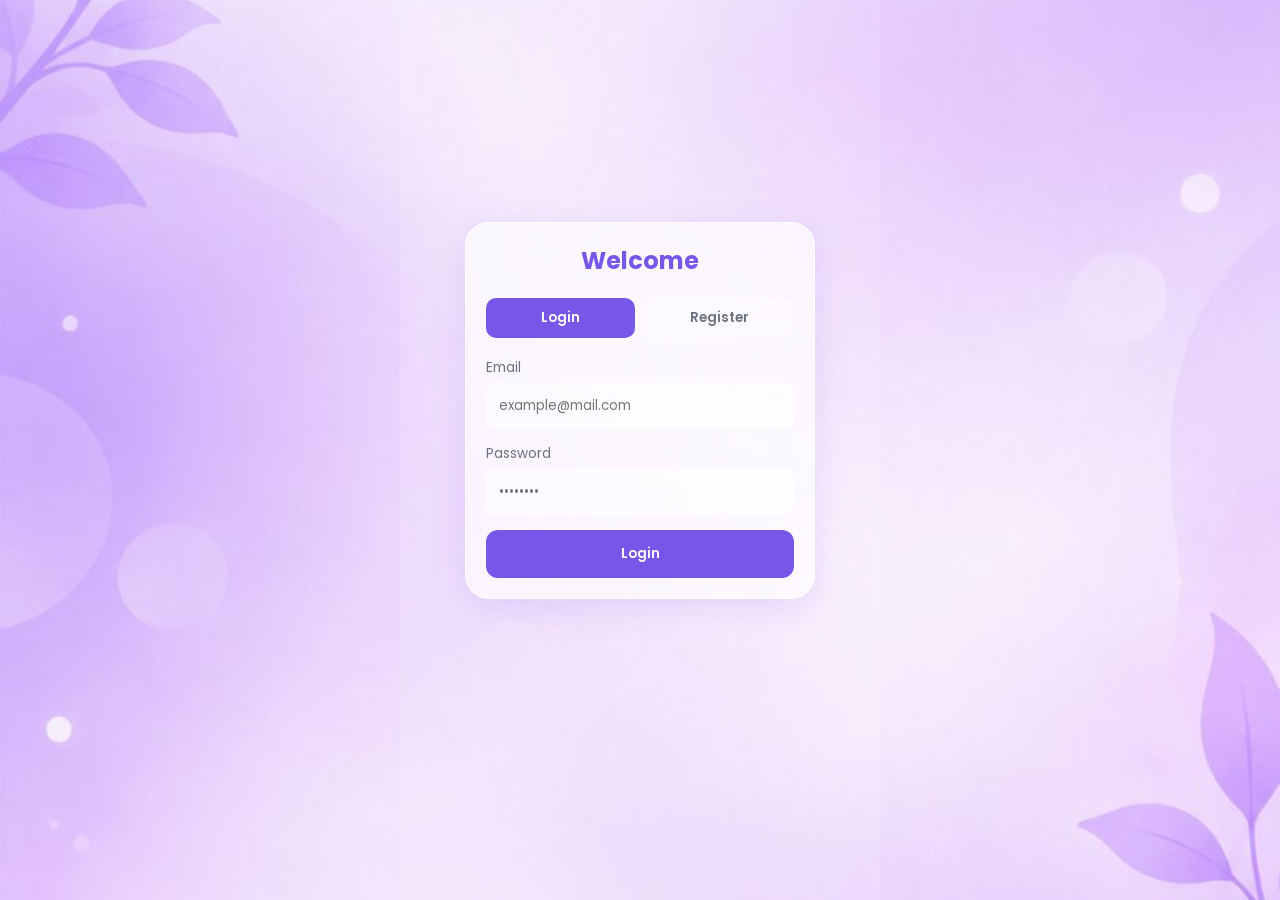
==== commit da2a5b52: "Update index.html" ====
--- a/index.html
+++ b/index.html
@@ -3,156 +3,68 @@
 <head>
   <meta charset="UTF-8">
   <meta name="viewport" content="width=device-width, initial-scale=1.0, maximum-scale=1.0, user-scalable=no">
-  <title>Fariha Jannat</title>
+  <title>Fariha Jannat — Official Platform</title>
   <link rel="stylesheet" href="style.css">
   <link rel="manifest" href="manifest.json">
   <link rel="icon" href="favicon.png" type="image/png">
+  <!-- Supabase JS CDN -->
   <script src="https://cdn.jsdelivr.net/npm/@supabase/supabase-js@2"></script>
 </head>
 <body>
 
   <div class="app-viewport">
     
-    <!-- Top Header (Image 2 style) -->
-    <header class="top-header" id="main-header">
-      <div class="header-left">
-        <img id="header-admin-photo" src="https://api.dicebear.com/7.x/bottts-neutral/svg?seed=female_avatar_1" alt="Admin" class="header-avatar">
-        <div class="header-info">
-          <h3 id="header-admin-name">Fariha Jannat</h3>
-          <span class="status-indicator"><span class="dot online"></span> <span id="header-status-text">Online</span></span>
-        </div>
-      </div>
-      <div class="header-actions">
-        <select id="lang-selector" onchange="changeLanguage(this.value)" class="lang-select">
-          <option value="en">EN ˅</option>
-          <option value="bn">BN ˅</option>
-        </select>
-        <button class="btn-icon" onclick="toggleTheme()">🌓</button>
-        <button id="btn-logout" class="btn-icon danger hidden" onclick="handleLogout()">🚪</button>
-      </div>
-    </header>
-
     <!-- Main Content Container -->
     <main class="main-content">
 
-      <!-- 1. Auth Screen -->
+      <!-- A. Auth Screen (Login / Register) -->
       <section id="auth-screen" class="screen active">
         <div class="glass-card auth-card">
-          <h2 data-i18n="welcomeTitle" style="color:var(--primary); text-align:center; margin-bottom:20px;">স্বাগতম</h2>
+          <h2 data-i18n="welcomeTitle" style="color:var(--primary); text-align:center; margin-bottom:20px;">Welcome</h2>
           
           <div class="auth-tabs">
-            <button id="tab-login" class="tab-btn active" onclick="switchAuthTab('login')">লগইন</button>
-            <button id="tab-signup" class="tab-btn" onclick="switchAuthTab('signup')">রেজিস্ট্রেশন</button>
+            <button id="tab-login" class="tab-btn active" onclick="switchAuthTab('login')">Login</button>
+            <button id="tab-signup" class="tab-btn" onclick="switchAuthTab('signup')">Register</button>
           </div>
 
           <form id="auth-form" onsubmit="handleAuth(event)">
             <div class="input-group" id="name-group" style="display: none;">
-              <label data-i18n="fullNameLabel">পূর্ণ নাম</label>
-              <input type="text" id="auth-name" placeholder="John Doe">
+              <label data-i18n="fullNameLabel">Full Name</label>
+              <input type="text" id="auth-name" placeholder="Fariha Jannat">
             </div>
             <div class="input-group">
-              <label data-i18n="emailLabel">ইমেইল</label>
-              <input type="email" id="auth-email" required>
+              <label data-i18n="emailLabel">Email</label>
+              <input type="email" id="auth-email" required placeholder="example@mail.com">
             </div>
             <div class="input-group">
-              <label data-i18n="passwordLabel">পাসওয়ার্ড</label>
-              <input type="password" id="auth-password" required>
+              <label data-i18n="passwordLabel">Password</label>
+              <input type="password" id="auth-password" required placeholder="••••••••">
             </div>
-            <button type="submit" id="auth-submit-btn" class="btn-gradient" data-i18n="loginBtn">লগইন করুন</button>
+            <button type="submit" id="auth-submit-btn" class="btn-gradient" data-i18n="loginBtn">Login</button>
           </form>
         </div>
       </section>
 
-      <!-- 2. Admin Profile View (Image 1) -->
-      <section id="profile-view" class="screen">
-        <div class="profile-top-section">
-          <div class="profile-avatar-large">
-            <img id="admin-profile-photo" src="https://api.dicebear.com/7.x/bottts-neutral/svg?seed=female_avatar_1" alt="Fariha Jannat">
-            <div class="crown-badge">👑</div>
-            <div class="verified-badge">✓</div>
+      <!-- B. Home Screen (Admin Control Panel - Exactly as your screenshot) -->
+      <section id="home-view" class="screen">
+        <!-- Top Admin Header Card -->
+        <div class="admin-top-profile">
+          <div class="admin-avatar-ring">
+            <img id="home-admin-avatar" src="https://api.dicebear.com/7.x/bottts-neutral/svg?seed=female_avatar_1" alt="Fariha Jannat">
+            <span class="verified-tick">✓</span>
           </div>
-          
-          <div class="profile-details">
-            <h2 id="admin-profile-name">Fariha Jannat</h2>
-            <span class="admin-badge">👑 Admin Panel</span>
-            <p class="bio">Dream Big • Stay Positive 💜</p>
+          <div class="admin-title-area">
+            <h2 id="home-admin-name">Fariha Jannat</h2>
+            <div class="admin-role-badge">👑 Admin Panel</div>
           </div>
         </div>
 
-        <div class="about-card">
-          <div class="about-header">
-            <span>👤 About Me</span>
-            <span style="cursor:pointer;" onclick="openSettingsModal()">✏️</span>
+        <!-- Admin Control Card -->
+        <div class="glass-card control-card">
+          <div class="control-header">
+            <span class="shield-icon">🛡️</span>
+            <h3 data-i18n="adminControlTitle">অ্যাডমিন কন্ট্রোল প্যানেল</h3>
           </div>
-          <p>Hello! I'm Fariha Jannat.<br>Always here to help you. 💜</p>
-        </div>
-
-        <button class="btn-outline" onclick="openSettingsModal()" style="margin-top: 20px;">
-          ✏️ Edit Profile
-        </button>
-      </section>
-
-      <!-- 3. Chat List View (Image 2) -->
-      <section id="chat-list-view" class="screen">
-        <div class="chat-list-header">
-          <div class="search-bar">
-            <span>🔍</span>
-            <input type="text" placeholder="Search chats..." id="search-chat">
-          </div>
-        </div>
-
-        <div class="active-users-row">
-          <span class="active-text"><span class="dot online"></span> <span id="active-users-count">0</span> Active Now</span>
-          <div class="active-avatars" id="active-avatars-container">
-            <!-- Dynamic Avatars -->
-          </div>
-        </div>
-
-        <div class="chat-list-container" id="chat-list-container">
-          <!-- Dynamic Chat List from Supabase -->
-          <p style="text-align:center; color:var(--text-sub); font-size:0.9rem; margin-top:30px;">No chats yet. Wait for messages!</p>
-        </div>
-      </section>
-
-      <!-- 4. Chat Room View (Image 3) -->
-      <section id="chat-room-view" class="screen" style="padding: 0;">
-        <div class="chat-room-header">
-          <button class="btn-back" onclick="closeChatRoom()">←</button>
-          <img id="chat-room-avatar" src="https://via.placeholder.com/40" alt="User">
-          <div class="chat-room-info">
-            <h4 id="chat-room-name">User</h4>
-            <span class="status-indicator"><span class="dot online"></span> Online</span>
-          </div>
-          <button class="btn-icon" style="margin-left:auto;">⋮</button>
-        </div>
-
-        <div id="chat-messages" class="chat-messages-area">
-          <!-- Dynamic Messages will load here -->
-        </div>
-
-        <!-- Image 3 Footer Buttons -->
-        <div class="chat-footer-actions">
-          <button class="btn-footer-action" onclick="document.getElementById('image-input').click()">
-            🖼️ Send Photo
-          </button>
-          <button class="btn-footer-action" onclick="toggleVoiceRecording()">
-            🎙️ Send Voice
-          </button>
-        </div>
-
-        <div class="chat-input-area">
-          <input type="file" id="image-input" accept="image/*" style="display: none;" onchange="handleImageUpload(event)">
-          <button class="btn-media" onclick="document.getElementById('image-input').click()">📎</button>
-          <input type="text" id="message-input" data-i18n-placeholder="typeMessagePlaceholder" placeholder="Type a message..." onkeypress="handleKeyPress(event)">
-          <button class="btn-media" style="color:var(--primary);">😊</button>
-          <button class="btn-send" onclick="sendMessage()">🎙️</button>
-        </div>
-      </section>
-
-      <!-- 5. Admin Control Panel (Image 4) -->
-      <section id="admin-view" class="screen">
-        <div class="glass-card">
-          <h3 data-i18n="adminControlTitle" style="color:var(--primary); margin-bottom:15px; font-size:1.1rem;">🛡️ অ্যাডমিন কন্ট্রোল প্যানেল</h3>
           <div class="toggle-control">
             <span data-i18n="adminLiveStatus">অনলাইন উপস্থিতি স্ট্যাটাস:</span>
             <label class="switch">
@@ -162,78 +74,117 @@
           </div>
         </div>
 
-        <div class="admin-graphic">
-           <img src="https://cdn-icons-png.flaticon.com/512/1041/1041916.png" width="120" alt="Chat Graphic">
+        <!-- Graphic Illustration Center -->
+        <div class="admin-graphic-center">
+           <div class="graphic-divider-line"></div>
+           <div class="graphic-icon-cluster">👥</div>
+           <div class="chat-bubble-illustration">
+             <div class="dots-row"><span></span><span></span><span></span></div>
+           </div>
+           <div class="user-purple-node">👤</div>
+        </div>
+      </section>
+
+      <!-- C. Chat List / Chat Room Screen -->
+      <section id="chat-view" class="screen">
+        <div class="screen-header-title">
+          <h3 data-i18n="chatListTitle">Messages</h3>
+        </div>
+        <div class="chat-list-container" id="chat-list-container">
+          <!-- Dynamic Chat List -->
+        </div>
+      </section>
+
+      <!-- Chat Room Sub-view -->
+      <section id="chat-room-view" class="screen" style="padding: 0;">
+        <div class="chat-room-header">
+          <button class="btn-back" onclick="switchTab('chat-view', document.getElementById('nav-chat'))">←</button>
+          <img id="chat-room-avatar" src="https://via.placeholder.com/40" alt="User">
+          <div class="chat-room-info">
+            <h4 id="chat-room-name">User</h4>
+            <span class="status-indicator"><span class="dot online"></span> Online</span>
+          </div>
+        </div>
+
+        <div id="chat-messages" class="chat-messages-area">
+          <!-- Dynamic Messages -->
+        </div>
+
+        <div class="chat-input-area">
+          <input type="file" id="image-input" accept="image/*" style="display: none;" onchange="handleImageUpload(event)">
+          <button class="btn-media" onclick="document.getElementById('image-input').click()">📷</button>
+          <input type="text" id="message-input" data-i18n-placeholder="typeMessagePlaceholder" placeholder="মেসেজ লিখুন..." onkeypress="handleKeyPress(event)">
+          <button class="btn-send" onclick="sendMessage()">➤</button>
+        </div>
+      </section>
+
+      <!-- D. Profile Screen -->
+      <section id="profile-view" class="screen">
+        <div class="glass-card" style="text-align: center; margin-top: 20px;">
+          <div class="profile-avatar-large" style="width:100px; height:100px; margin: 0 auto 15px;">
+            <img id="profile-page-avatar" src="https://api.dicebear.com/7.x/bottts-neutral/svg?seed=female_avatar_1" alt="Profile">
+          </div>
+          <h2 id="profile-page-name" style="color:var(--primary); margin-bottom: 5px;">Fariha Jannat</h2>
+          <p style="color:var(--text-sub); font-size: 0.9rem;">Official Platform Account</p>
+        </div>
+      </section>
+
+      <!-- E. Settings Screen (All Admin Actions & Preferences) -->
+      <section id="settings-view" class="screen">
+        <div class="glass-card">
+          <h3 style="color:var(--primary); margin-bottom: 15px;">⚙️ Settings & Preferences</h3>
+          
+          <div class="input-group">
+            <label>Change Display Name</label>
+            <input type="text" id="edit-name">
+          </div>
+
+          <div class="input-group">
+            <label>Language / ভাষা</label>
+            <select id="lang-selector" onchange="changeLanguage(this.value)" class="lang-select-box" style="width:100%; padding:10px; border-radius:10px; border:1px solid var(--border-glass); background:rgba(255,255,255,0.5);">
+              <option value="en">English</option>
+              <option value="bn">বাংলা</option>
+            </select>
+          </div>
+
+          <button class="btn-gradient" style="margin-top: 10px;" onclick="saveProfileChanges()">Save Changes</button>
+          
+          <hr class="divider">
+
+          <!-- Admin Special Maintenance Buttons -->
+          <div id="admin-actions-box" style="display:none;">
+            <h4 style="color:var(--danger); margin-bottom: 10px; font-size: 0.95rem;">Admin Maintenance</h4>
+            <button class="btn-action warning" onclick="adminDelete20MinMedia()" style="width:100%; padding:12px; border-radius:10px; border:none; background:#F59E0B; color:#fff; font-weight:600; margin-bottom:10px; cursor:pointer;">🗑️ Delete 20 Min Media</button>
+            <button class="btn-action danger" onclick="adminDelete7DaysInactive()" style="width:100%; padding:12px; border-radius:10px; border:none; background:var(--danger); color:#fff; font-weight:600; margin-bottom:10px; cursor:pointer;">🧹 Purge 7-Day Inactive Users</button>
+            <hr class="divider">
+          </div>
+
+          <button class="btn-danger" onclick="handleLogout()">Logout</button>
         </div>
       </section>
 
     </main>
 
-    <!-- Bottom Navigation Bar (Image 2 & 4) -->
-    <nav class="bottom-nav" id="bottom-nav">
-      <div class="nav-item" onclick="switchTab('admin-view', this)" id="nav-admin">
+    <!-- Bottom Navigation Bar (Home, Chat, Profile, Settings) -->
+    <nav class="bottom-nav" id="bottom-nav" style="display: none;">
+      <div class="nav-item active" onclick="switchTab('home-view', this)" id="nav-home">
         <svg viewBox="0 0 24 24"><path d="M10 20v-6h4v6h5v-8h3L12 3 2 12h3v8z"/></svg>
-        <span>Home</span>
+        <span data-i18n="navHome">Home</span>
       </div>
-      <div class="nav-item" onclick="switchTab('chat-list-view', this)" id="nav-chat">
+      <div class="nav-item" onclick="switchTab('chat-view', this)" id="nav-chat">
         <svg viewBox="0 0 24 24"><path d="M20 2H4c-1.1 0-2 .9-2 2v18l4-4h14c1.1 0 2-.9 2-2V4c0-1.1-.9-2-2-2z"/></svg>
-        <span>Chat</span>
+        <span data-i18n="navChat">Chat</span>
       </div>
       <div class="nav-item" onclick="switchTab('profile-view', this)" id="nav-profile">
         <svg viewBox="0 0 24 24"><path d="M12 12c2.21 0 4-1.79 4-4s-1.79-4-4-4-4 1.79-4 4 1.79 4 4 4zm0 2c-2.67 0-8 1.34-8 4v2h16v-2c0-2.66-5.33-4-8-4z"/></svg>
-        <span>Profile</span>
+        <span data-i18n="navProfile">Profile</span>
       </div>
-      <div class="nav-item" onclick="openSettingsModal()" id="nav-settings">
+      <div class="nav-item" onclick="switchTab('settings-view', this)" id="nav-settings">
         <svg viewBox="0 0 24 24"><path d="M19.14,12.94c0.04-0.3,0.06-0.61,0.06-0.94c0-0.32-0.02-0.64-0.06-0.94l2.03-1.58c0.18-0.14,0.23-0.41,0.12-0.61 l-1.92-3.32c-0.12-0.22-0.37-0.29-0.59-0.22l-2.39,0.96c-0.5-0.38-1.03-0.7-1.62-0.94L14.4,2.81c-0.04-0.24-0.24-0.41-0.48-0.41 h-3.84c-0.24,0-0.43,0.17-0.47,0.41L9.25,5.35C8.66,5.59,8.12,5.92,7.63,6.29L5.24,5.33c-0.22-0.08-0.47,0-0.59,0.22L2.73,8.87 C2.62,9.08,2.66,9.34,2.86,9.48l2.03,1.58C4.84,11.36,4.8,11.69,4.8,12s0.02,0.64,0.06,0.94l-2.03,1.58 c-0.18,0.14-0.23,0.41-0.12,0.61l1.92,3.32c0.12,0.22,0.37,0.29,0.59,0.22l2.39-0.96c0.5,0.38,1.03,0.7,1.62,0.94l0.36,2.54 c0.05,0.24,0.24,0.41,0.48,0.41h3.84c0.24,0,0.44-0.17,0.47-0.41l0.36-2.54c0.59-0.24,1.13-0.56,1.62-0.94l2.39,0.96 c0.22,0.08,0.47,0,0.59-0.22l1.92-3.32c0.12-0.22,0.07-0.49-0.12-0.61L19.14,12.94z M12,15.6c-1.98,0-3.6-1.62-3.6-3.6 s1.62-3.6,3.6-3.6s3.6,1.62,3.6,3.6S13.98,15.6,12,15.6z"/></svg>
-        <span>Settings</span>
+        <span data-i18n="navSettings">Settings</span>
       </div>
     </nav>
 
-  </div>
-
-  <!-- Settings Modal (Houses All Extra Features) -->
-  <div id="settings-modal" class="modal">
-    <div class="modal-content glass-card">
-      <div class="modal-header">
-        <h3>⚙️ Settings & Control</h3>
-        <button class="btn-close" onclick="closeSettingsModal()">✕</button>
-      </div>
-
-      <div class="settings-body">
-        <div class="input-group">
-          <label>Your Display Name</label>
-          <input type="text" id="edit-name">
-        </div>
-
-        <div id="avatar-section">
-          <label>Choose Coded Avatar:</label>
-          <div class="avatar-gender-tabs">
-            <button onclick="renderAvatarGrid('male')">Male</button>
-            <button onclick="renderAvatarGrid('female')">Female</button>
-          </div>
-          <div id="avatar-grid" class="avatar-grid"></div>
-        </div>
-
-        <div id="admin-photo-section" style="display: none;">
-          <label>Upload Official Profile Photo:</label>
-          <input type="file" id="admin-photo-input" accept="image/*" onchange="uploadAdminPhoto(event)">
-        </div>
-
-        <button class="btn-gradient" style="margin-top:15px;" onclick="saveProfileChanges()">Save Profile</button>
-        
-        <hr class="divider">
-        
-        <!-- Admin Specific Actions -->
-        <div id="admin-actions-container" style="display:none;">
-           <h4 style="color:var(--warning); margin-bottom:10px;">Admin Actions</h4>
-           <button class="btn-action warning" onclick="adminDelete20MinMedia()" style="width:100%; margin-bottom:10px; padding:10px; border-radius:8px; border:none;">🗑️ Delete 20 Min Media</button>
-           <button class="btn-action danger" onclick="adminDelete7DaysInactive()" style="width:100%; padding:10px; border-radius:8px; border:none;">🧹 Purge Inactive Users</button>
-           <hr class="divider">
-        </div>
-        
-        <button class="btn-danger" onclick="deleteMyAccount()">Delete My Account</button>
-      </div>
-    </div>
   </div>
 
   <script src="avatars.js"></script>
--- a/style.css
+++ b/style.css
@@ -2,161 +2,199 @@
 
 :root {
   --primary: #7856E8;
-  --secondary: #A78BFA;
+  --primary-light: #A78BFA;
   --pink-accent: #F18AB5;
-  --bg-main: rgba(255, 255, 255, 0.4);
-  --card-bg: rgba(255, 255, 255, 0.75);
+  --bg-glass: rgba(255, 255, 255, 0.65);
   --text-main: #29243A;
   --text-sub: #6B7280;
-  --border-color: rgba(255, 255, 255, 0.9);
+  --border-glass: rgba(255, 255, 255, 0.8);
+  --danger: #EF4444;
+  --success: #10B981;
   --shadow: 0 8px 32px rgba(120, 86, 232, 0.15);
-  --danger: #EF4444;
-  --warning: #F59E0B;
-  --success: #10B981;
 }
 
 body.dark-mode {
-  --bg-main: rgba(18, 17, 36, 0.4);
-  --card-bg: rgba(30, 27, 56, 0.85);
+  --bg-glass: rgba(30, 27, 56, 0.75);
   --text-main: #F3F4F6;
   --text-sub: #9CA3AF;
-  --border-color: rgba(255, 255, 255, 0.1);
+  --border-glass: rgba(255, 255, 255, 0.1);
   --shadow: 0 8px 32px rgba(0, 0, 0, 0.5);
 }
 
 * { margin: 0; padding: 0; box-sizing: border-box; font-family: 'Poppins', sans-serif; }
-body { 
-  background: url('bg.jpg') no-repeat center center fixed; 
+
+body {
+  background: url('bg.jpg') no-repeat center center fixed;
   background-size: cover;
-  color: var(--text-main); 
-  display: flex; 
-  justify-content: center; 
-  min-height: 100vh; 
-  transition: 0.3s ease; 
+  color: var(--text-main);
+  display: flex;
+  justify-content: center;
+  min-height: 100vh;
   overflow: hidden;
 }
 
-.app-viewport { 
-  width: 100%; max-width: 480px; height: 100vh; 
-  display: flex; flex-direction: column; 
-  position: relative; overflow: hidden; 
+/* App Viewport */
+.app-viewport {
+  width: 100%;
+  max-width: 480px;
+  height: 100vh;
+  display: flex;
+  flex-direction: column;
+  position: relative;
+  background: rgba(255, 255, 255, 0.1);
+  backdrop-filter: blur(3px);
+  -webkit-backdrop-filter: blur(3px);
 }
 
 /* Header */
-.top-header { display: flex; justify-content: space-between; align-items: center; padding: 15px 20px; background: linear-gradient(135deg, var(--primary), var(--secondary)); color: #fff; border-bottom-left-radius: 20px; border-bottom-right-radius: 20px; z-index: 10;}
-.brand-name { font-size: 1.2rem; font-weight: 600; }
+.top-header {
+  display: flex;
+  justify-content: space-between;
+  align-items: center;
+  padding: 15px 20px;
+  background: linear-gradient(135deg, var(--primary), var(--primary-light));
+  color: white;
+  border-bottom-left-radius: 24px;
+  border-bottom-right-radius: 24px;
+  box-shadow: 0 4px 15px rgba(120, 86, 232, 0.3);
+  z-index: 10;
+}
+.header-left { display: flex; align-items: center; gap: 10px; }
+.header-avatar { width: 40px; height: 40px; border-radius: 50%; border: 2px solid white; }
+.header-info h3 { font-size: 1rem; font-weight: 600; }
+.status-indicator { font-size: 0.75rem; display: flex; align-items: center; gap: 4px; opacity: 0.9; }
+.dot { width: 8px; height: 8px; border-radius: 50%; display: inline-block; }
+.dot.online { background: var(--success); }
 .header-actions { display: flex; gap: 10px; align-items: center; }
-.lang-select { background: transparent; border: none; color: #fff; font-weight: 600; outline: none; cursor: pointer;}
+.btn-icon { background: none; border: none; color: white; font-size: 1.2rem; cursor: pointer; }
+.lang-select { background: transparent; border: none; color: white; font-weight: 600; outline: none; }
 .lang-select option { color: black; }
-.btn-icon { background: none; border: none; font-size: 1.2rem; cursor: pointer; color: #fff;}
 
 /* Main Layout */
-.main-content { flex: 1; overflow-y: auto; display: flex; flex-direction: column; padding-bottom: 70px; }
+.main-content { flex: 1; overflow-y: auto; padding-bottom: 80px; position: relative; }
 .screen { display: none; width: 100%; height: 100%; padding: 20px; flex-direction: column; }
 .screen.active { display: flex; }
 
 /* Glass Card */
-.glass-card { 
-  background: var(--card-bg); backdrop-filter: blur(16px); -webkit-backdrop-filter: blur(16px);
-  border: 1px solid var(--border-color); border-radius: 24px; padding: 20px; box-shadow: var(--shadow); margin: auto 0; 
-}
-
-/* Auth */
-.welcome-header h2 { color: var(--primary); margin-bottom: 6px; text-align: center; }
-.welcome-header p { color: var(--text-sub); font-size: 0.9rem; margin-bottom: 20px; text-align: center; }
-.auth-tabs { display: flex; gap: 8px; margin-bottom: 20px; }
-.tab-btn { flex: 1; padding: 10px; border: none; background: rgba(255,255,255,0.3); color: var(--text-sub); border-radius: 10px; cursor: pointer; font-weight: 600; }
-.tab-btn.active { background: var(--primary); color: #fff; }
-.input-group { text-align: left; margin-bottom: 14px; }
-.input-group label { display: block; font-size: 0.85rem; color: var(--text-sub); margin-bottom: 6px; font-weight: 500; }
-.input-group input { width: 100%; padding: 12px; border-radius: 10px; border: 1px solid var(--border-color); background: rgba(255,255,255,0.5); color: var(--text-main); outline: none;}
+.glass-card {
+  background: var(--bg-glass);
+  backdrop-filter: blur(16px);
+  -webkit-backdrop-filter: blur(16px);
+  border: 1px solid var(--border-glass);
+  border-radius: 24px;
+  padding: 20px;
+  box-shadow: var(--shadow);
+}
+
+/* Auth Screen */
+.auth-card { margin: auto; width: 100%; max-width: 350px; }
+.auth-tabs { display: flex; gap: 10px; margin-bottom: 20px; }
+.tab-btn { flex: 1; padding: 10px; border: none; background: rgba(255,255,255,0.3); border-radius: 10px; cursor: pointer; font-weight: 600; color: var(--text-sub); }
+.tab-btn.active { background: var(--primary); color: white; }
+.input-group { margin-bottom: 15px; }
+.input-group label { display: block; font-size: 0.85rem; margin-bottom: 5px; color: var(--text-sub); }
+.input-group input { width: 100%; padding: 12px; border-radius: 10px; border: 1px solid var(--border-glass); background: rgba(255,255,255,0.5); outline: none; color: var(--text-main); }
 body.dark-mode .input-group input { background: rgba(0,0,0,0.2); }
-
-/* Buttons */
-.btn-gradient { background: linear-gradient(135deg, var(--primary), var(--secondary)); color: #fff; border: none; padding: 14px; border-radius: 12px; font-weight: 700; cursor: pointer; width: 100%; transition: 0.2s; }
-.btn-gradient:active { transform: scale(0.98); }
-.btn-outline { background: transparent; border: 2px solid var(--primary); color: var(--primary); padding: 12px; border-radius: 12px; font-weight: 600; cursor: pointer; width: 100%; }
-.btn-danger { background: var(--danger); color: #fff; border: none; padding: 12px; border-radius: 12px; font-weight: 600; cursor: pointer; width: 100%; }
-
-/* Profile Home (Image 3) */
-.profile-card { text-align: center; position: relative; padding-top: 20px;}
-.profile-avatar-wrap { position: relative; width: 110px; height: 110px; margin: 0 auto 10px; }
-.profile-avatar-wrap img { width: 100%; height: 100%; border-radius: 50%; border: 4px solid #fff; object-fit: cover; box-shadow: 0 4px 10px rgba(0,0,0,0.1);}
-.crown-badge { position: absolute; bottom: 0; right: 0; background: var(--primary); color: white; padding: 6px; border-radius: 50%; border: 3px solid #fff; font-size: 1rem;}
-.owner-name { font-size: 1.4rem; color: #1a1a1a; font-weight: 700;}
-body.dark-mode .owner-name { color: #fff; }
-.admin-badge { background: var(--primary); color: white; padding: 6px 16px; border-radius: 20px; font-size: 0.8rem; display: inline-block; margin: 5px 0 10px; font-weight: 600;}
-.profile-bio { color: var(--text-sub); font-size: 0.9rem; margin-bottom: 20px; }
-.about-me-card { background: rgba(255,255,255,0.6); padding: 15px; border-radius: 16px; text-align: left; margin-bottom: 20px; box-shadow: 0 2px 10px rgba(0,0,0,0.05);}
-body.dark-mode .about-me-card { background: rgba(0,0,0,0.3); }
-.about-me-card h4 { color: #1a1a1a; font-size: 1rem; margin-bottom: 5px; display: flex; align-items: center; gap: 5px;}
-body.dark-mode .about-me-card h4 { color: #fff; }
-.about-me-card p { font-size: 0.85rem; color: var(--text-sub); line-height: 1.4;}
-
-/* Chat List (Image 4) */
-.active-users-strip { display: flex; justify-content: space-between; align-items: center; background: var(--card-bg); padding: 12px 15px; border-radius: 16px; margin-bottom: 15px; border: 1px solid var(--border-color); box-shadow: 0 4px 10px rgba(0,0,0,0.05);}
-.active-title { display: flex; align-items: center; gap: 8px; font-size: 0.9rem; font-weight: 600; color: var(--primary);}
-.dot-green { display: inline-block; width: 10px; height: 10px; background: var(--success); border-radius: 50%; }
+.btn-gradient { background: var(--primary); color: white; border: none; padding: 14px; border-radius: 12px; font-weight: 600; cursor: pointer; width: 100%; }
+
+/* Profile Screen (Image 1) */
+#profile-view { align-items: center; text-align: center; padding-top: 10px; }
+.profile-top-section { display: flex; flex-direction: column; align-items: center; margin-bottom: 20px; }
+.profile-avatar-large {
+  position: relative; width: 130px; height: 130px;
+  border-radius: 50%; border: 4px solid white; padding: 5px; background: var(--primary-light);
+  box-shadow: 0 8px 20px rgba(120, 86, 232, 0.4);
+}
+.profile-avatar-large img { width: 100%; height: 100%; border-radius: 50%; object-fit: cover; }
+.crown-badge {
+  position: absolute; bottom: -5px; right: 5px; background: var(--primary);
+  color: white; width: 30px; height: 30px; border-radius: 50%;
+  display: flex; align-items: center; justify-content: center; border: 2px solid white;
+}
+.verified-badge {
+  position: absolute; top: 5px; right: 5px; background: var(--success);
+  color: white; width: 25px; height: 25px; border-radius: 50%;
+  display: flex; align-items: center; justify-content: center; border: 2px solid white; font-size: 0.8rem;
+}
+.profile-details { margin-top: 15px; }
+.profile-details h2 { color: var(--primary); font-size: 1.5rem; }
+.admin-badge { background: var(--primary); color: white; padding: 4px 15px; border-radius: 20px; font-size: 0.8rem; display: inline-block; margin: 8px 0; }
+.bio { font-size: 0.9rem; color: var(--text-sub); }
+.about-card { width: 100%; background: var(--bg-glass); border: 1px solid var(--border-glass); padding: 15px; border-radius: 16px; text-align: left; margin-bottom: 20px; }
+.about-header { display: flex; justify-content: space-between; font-weight: 600; color: var(--primary); margin-bottom: 8px; font-size: 0.9rem; }
+.about-card p { font-size: 0.85rem; color: var(--text-sub); line-height: 1.4; }
+.btn-outline { background: white; border: 1px solid var(--primary-light); color: var(--primary); padding: 12px 30px; border-radius: 20px; font-weight: 600; cursor: pointer; width: 100%; }
+
+/* Chat List Screen (Image 2) */
+.search-bar { display: flex; align-items: center; gap: 10px; background: var(--bg-glass); padding: 12px 15px; border-radius: 20px; border: 1px solid var(--border-glass); margin-bottom: 15px; }
+.search-bar input { border: none; background: transparent; outline: none; width: 100%; color: var(--text-main); }
+.active-users-row { display: flex; align-items: center; justify-content: space-between; background: var(--bg-glass); padding: 10px 15px; border-radius: 20px; margin-bottom: 15px; border: 1px solid var(--border-glass); }
+.active-text { font-size: 0.85rem; font-weight: 600; display: flex; align-items: center; gap: 5px; }
 .active-avatars { display: flex; align-items: center; }
-.active-avatars img { width: 32px; height: 32px; border-radius: 50%; border: 2px solid #fff; margin-left: -8px;}
-.more-count { width: 32px; height: 32px; border-radius: 50%; background: var(--primary); color: #fff; display: flex; justify-content: center; align-items: center; font-size: 0.75rem; font-weight: bold; margin-left: -8px; border: 2px solid #fff;}
-
-.search-bar { display: flex; align-items: center; background: var(--card-bg); border-radius: 20px; padding: 10px 15px; margin-bottom: 15px; border: 1px solid var(--border-color); }
-.search-bar span { color: var(--text-sub); margin-right: 10px; }
-.search-bar input { border: none; background: transparent; width: 100%; outline: none; color: var(--text-main); }
-
-.chat-list-item { display: flex; align-items: center; gap: 15px; padding: 15px; background: var(--card-bg); border-radius: 16px; border: 1px solid var(--border-color); cursor: pointer; margin-bottom: 10px; box-shadow: 0 2px 8px rgba(0,0,0,0.02);}
-.chat-avatar { position: relative; width: 50px; height: 50px; flex-shrink: 0;}
+.active-avatars img { width: 30px; height: 30px; border-radius: 50%; border: 2px solid white; margin-left: -10px; }
+.active-avatars img:first-child { margin-left: 0; }
+.more-count { width: 30px; height: 30px; border-radius: 50%; background: var(--primary-light); color: white; display: flex; align-items: center; justify-content: center; font-size: 0.75rem; margin-left: -10px; border: 2px solid white; }
+
+.chat-item { display: flex; align-items: center; gap: 15px; padding: 12px 0; border-bottom: 1px solid var(--border-glass); cursor: pointer; }
+.chat-avatar { position: relative; width: 50px; height: 50px; }
 .chat-avatar img { width: 100%; height: 100%; border-radius: 50%; object-fit: cover; }
-.status-dot { position: absolute; bottom: 2px; right: 2px; width: 12px; height: 12px; border-radius: 50%; border: 2px solid #fff; }
+.status-dot { position: absolute; bottom: 0; right: 0; width: 14px; height: 14px; border-radius: 50%; border: 2px solid white; }
 .status-dot.online { background: var(--success); }
-.status-dot.offline { background: #9CA3AF; }
-.chat-info { flex: 1; overflow: hidden;}
-.chat-info h4 { font-size: 1rem; color: #1a1a1a; margin-bottom: 2px;}
-body.dark-mode .chat-info h4 { color: #fff; }
-.chat-info p { font-size: 0.8rem; color: var(--text-sub); white-space: nowrap; overflow: hidden; text-overflow: ellipsis; }
-.chat-meta { text-align: right; flex-shrink: 0;}
+.chat-info { flex: 1; }
+.chat-info-top { display: flex; justify-content: space-between; margin-bottom: 4px; }
+.chat-info-top h4 { font-size: 1rem; color: var(--text-main); }
 .chat-time { font-size: 0.75rem; color: var(--text-sub); }
-.unread-badge { background: var(--primary); color: white; padding: 2px 8px; border-radius: 10px; font-size: 0.7rem; font-weight: 600; margin-top: 5px; display: inline-block; }
-
-/* Chat Room (Image 5) */
-#chat-room-view { padding: 0; position: absolute; inset: 0; background: rgba(255,255,255,0.9); z-index: 50;}
-body.dark-mode #chat-room-view { background: rgba(18,17,36,0.95); }
-.chat-header { display: flex; align-items: center; gap: 12px; padding: 15px 20px; background: var(--primary); color: white; }
-.chat-header img { width: 40px; height: 40px; border-radius: 50%; border: 2px solid white; }
+.chat-info-bottom { display: flex; justify-content: space-between; align-items: center; }
+.chat-info-bottom p { font-size: 0.85rem; color: var(--text-sub); white-space: nowrap; overflow: hidden; text-overflow: ellipsis; max-width: 180px; }
+.unread-badge { background: var(--primary); color: white; width: 20px; height: 20px; display: flex; align-items: center; justify-content: center; border-radius: 50%; font-size: 0.7rem; font-weight: 600; }
+
+/* Chat Room Screen (Image 3) */
+#chat-room-view { padding: 0; }
+.chat-room-header { display: flex; align-items: center; gap: 10px; padding: 15px; background: var(--primary); color: white; border-radius: 0 0 20px 20px; box-shadow: 0 4px 10px rgba(0,0,0,0.1); }
 .btn-back { background: none; border: none; color: white; font-size: 1.5rem; cursor: pointer; }
-.chat-user-info h4 { font-size: 1rem; margin-bottom: 2px;}
-.sub-text { font-size: 0.75rem; display: flex; align-items: center; gap: 4px;}
+.chat-room-header img { width: 40px; height: 40px; border-radius: 50%; border: 2px solid white; }
+.chat-room-info h4 { font-size: 1rem; }
 .chat-messages-area { flex: 1; padding: 20px; overflow-y: auto; display: flex; flex-direction: column; gap: 15px; }
-.msg-bubble { max-width: 80%; padding: 12px 16px; border-radius: 18px; font-size: 0.9rem; line-height: 1.4; position: relative;}
-.msg-bubble.sent { align-self: flex-end; background: var(--primary); color: #fff; border-bottom-right-radius: 4px; }
-.msg-bubble.received { align-self: flex-start; background: #fff; color: #29243A; border-bottom-left-radius: 4px; box-shadow: 0 2px 5px rgba(0,0,0,0.05);}
-body.dark-mode .msg-bubble.received { background: var(--card-bg); color: #fff;}
+.msg-bubble { max-width: 80%; padding: 12px 16px; border-radius: 18px; font-size: 0.9rem; position: relative; }
+.msg-bubble.sent { align-self: flex-end; background: linear-gradient(135deg, var(--primary), var(--primary-light)); color: white; border-bottom-right-radius: 4px; }
+.msg-bubble.received { align-self: flex-start; background: var(--bg-glass); border: 1px solid var(--border-glass); color: var(--text-main); border-bottom-left-radius: 4px; }
 .msg-img { max-width: 100%; border-radius: 10px; margin-top: 5px; }
 
-.chat-footer { padding: 12px 15px; display: flex; gap: 8px; align-items: center; background: transparent;}
-.chat-footer input { flex: 1; padding: 12px 15px; border-radius: 20px; border: 1px solid var(--border-color); background: rgba(255,255,255,0.8); color: var(--text-main); outline: none;}
-body.dark-mode .chat-footer input { background: rgba(0,0,0,0.5); }
-.btn-send { background: var(--primary); color: #fff; border: none; padding: 12px 20px; border-radius: 20px; font-weight: 600; cursor: pointer; }
-.btn-media { background: transparent; border: none; font-size: 1.2rem; cursor: pointer; padding: 5px;}
-
-/* Bottom Navigation */
-.bottom-nav { position: absolute; bottom: 0; left: 0; width: 100%; display: flex; justify-content: space-around; align-items: center; padding: 10px 0; background: var(--card-bg); backdrop-filter: blur(20px); border-top: 1px solid var(--border-color); border-top-left-radius: 24px; border-top-right-radius: 24px; z-index: 40; }
-.nav-item { display: flex; flex-direction: column; align-items: center; gap: 4px; color: var(--text-sub); cursor: pointer; font-size: 0.75rem; width: 25%;}
+.chat-footer-actions { display: flex; gap: 10px; padding: 10px 15px; }
+.btn-footer-action { flex: 1; padding: 10px; border-radius: 12px; border: 1px solid var(--primary-light); background: transparent; color: var(--primary); font-weight: 600; display: flex; align-items: center; justify-content: center; gap: 5px; cursor: pointer; }
+
+.chat-input-area { display: flex; gap: 10px; align-items: center; padding: 10px 15px; background: var(--bg-glass); border-top-left-radius: 24px; border-top-right-radius: 24px; border: 1px solid var(--border-glass); }
+.btn-media { background: none; border: none; font-size: 1.3rem; cursor: pointer; color: var(--text-sub); }
+.chat-input-area input[type="text"] { flex: 1; padding: 12px; border-radius: 20px; border: none; background: rgba(255,255,255,0.5); outline: none; color: var(--text-main); }
+body.dark-mode .chat-input-area input[type="text"] { background: rgba(0,0,0,0.2); }
+.btn-send { background: var(--primary); color: white; border: none; width: 40px; height: 40px; border-radius: 50%; cursor: pointer; display: flex; align-items: center; justify-content: center; }
+
+/* Admin Panel (Image 4) */
+#admin-view { text-align: center; }
+.toggle-control { display: flex; justify-content: space-between; align-items: center; margin-top: 15px; font-weight: 600; font-size: 0.9rem; }
+.switch { position: relative; display: inline-block; width: 46px; height: 24px; }
+.switch input { opacity: 0; width: 0; height: 0; }
+.slider { position: absolute; cursor: pointer; top: 0; left: 0; right: 0; bottom: 0; background-color: #ccc; transition: .4s; border-radius: 34px; }
+.slider:before { position: absolute; content: ""; height: 18px; width: 18px; left: 3px; bottom: 3px; background-color: white; transition: .4s; border-radius: 50%; }
+input:checked + .slider { background-color: var(--primary); }
+input:checked + .slider:before { transform: translateX(22px); }
+.admin-graphic { margin-top: 50px; opacity: 0.8; }
+
+/* Bottom Nav */
+.bottom-nav { position: absolute; bottom: 0; left: 0; width: 100%; display: flex; justify-content: space-around; padding: 15px 10px; background: var(--bg-glass); backdrop-filter: blur(20px); border-top: 1px solid var(--border-glass); border-top-left-radius: 24px; border-top-right-radius: 24px; z-index: 20; }
+.nav-item { display: flex; flex-direction: column; align-items: center; gap: 4px; color: var(--text-sub); cursor: pointer; font-size: 0.75rem; }
 .nav-item.active { color: var(--primary); }
 .nav-item svg { width: 24px; height: 24px; fill: currentColor; }
 
-/* Modals & Settings */
-.modal { display: none; position: fixed; inset: 0; background: rgba(0,0,0,0.6); backdrop-filter: blur(4px); z-index: 100; justify-content: center; align-items: center; padding: 20px;}
+/* Modals */
+.modal { display: none; position: fixed; inset: 0; background: rgba(0,0,0,0.5); backdrop-filter: blur(5px); z-index: 100; justify-content: center; align-items: center; padding: 20px; }
 .modal.active { display: flex; }
-.modal-content { width: 100%; max-width: 450px; max-height: 90vh; overflow-y: auto; }
+.modal-content { width: 100%; max-width: 400px; max-height: 90vh; overflow-y: auto; }
 .modal-header { display: flex; justify-content: space-between; align-items: center; margin-bottom: 15px; }
-.btn-close { background: none; border: none; font-size: 1.2rem; cursor: pointer; color: var(--text-main); }
+.modal-header h3 { color: var(--primary); }
+.btn-close { background: none; border: none; font-size: 1.5rem; cursor: pointer; color: var(--text-main); }
 .avatar-grid { display: grid; grid-template-columns: repeat(4, 1fr); gap: 10px; margin-top: 10px; max-height: 150px; overflow-y: auto; }
-.avatar-item { width: 100%; border-radius: 50%; cursor: pointer; border: 2px solid transparent; }
+.avatar-item { width: 100%; border-radius: 50%; cursor: pointer; border: 3px solid transparent; }
 .avatar-item.selected { border-color: var(--primary); }
-.avatar-gender-tabs { display: flex; gap: 10px; margin-top: 8px; }
-.avatar-gender-tabs button { flex: 1; padding: 6px; border-radius: 8px; border: 1px solid var(--border-color); background: rgba(255,255,255,0.5); color: var(--text-main); cursor: pointer; font-weight: 600;}
-body.dark-mode .avatar-gender-tabs button { background: rgba(0,0,0,0.2); }
-.divider { margin: 20px 0; border: none; border-top: 1px solid var(--border-color); }
-.hidden { display: none !important; }
+.divider { margin: 20px 0; border: none; border-top: 1px solid var(--border-glass); }
+.btn-danger { background: var(--danger); color: white; border: none; padding: 12px; border-radius: 12px; font-weight: 600; width: 100%; cursor: pointer; }
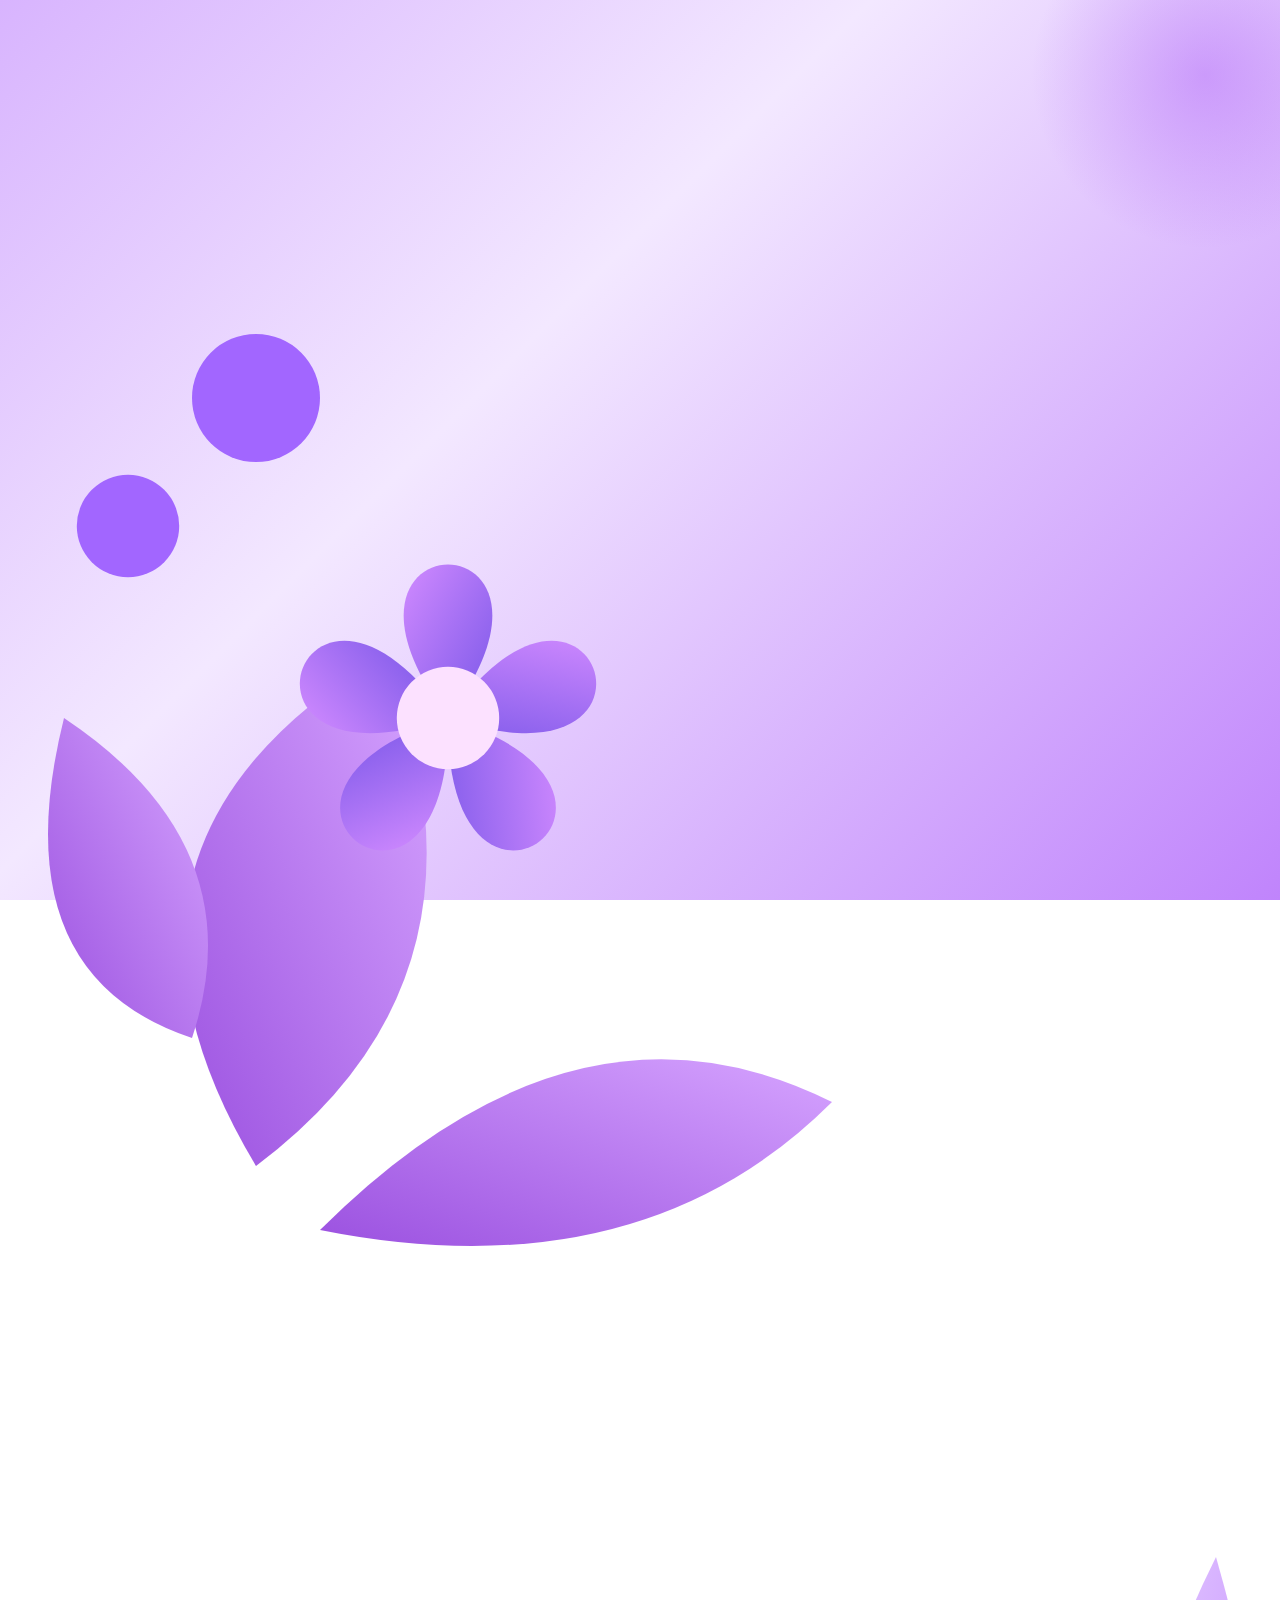
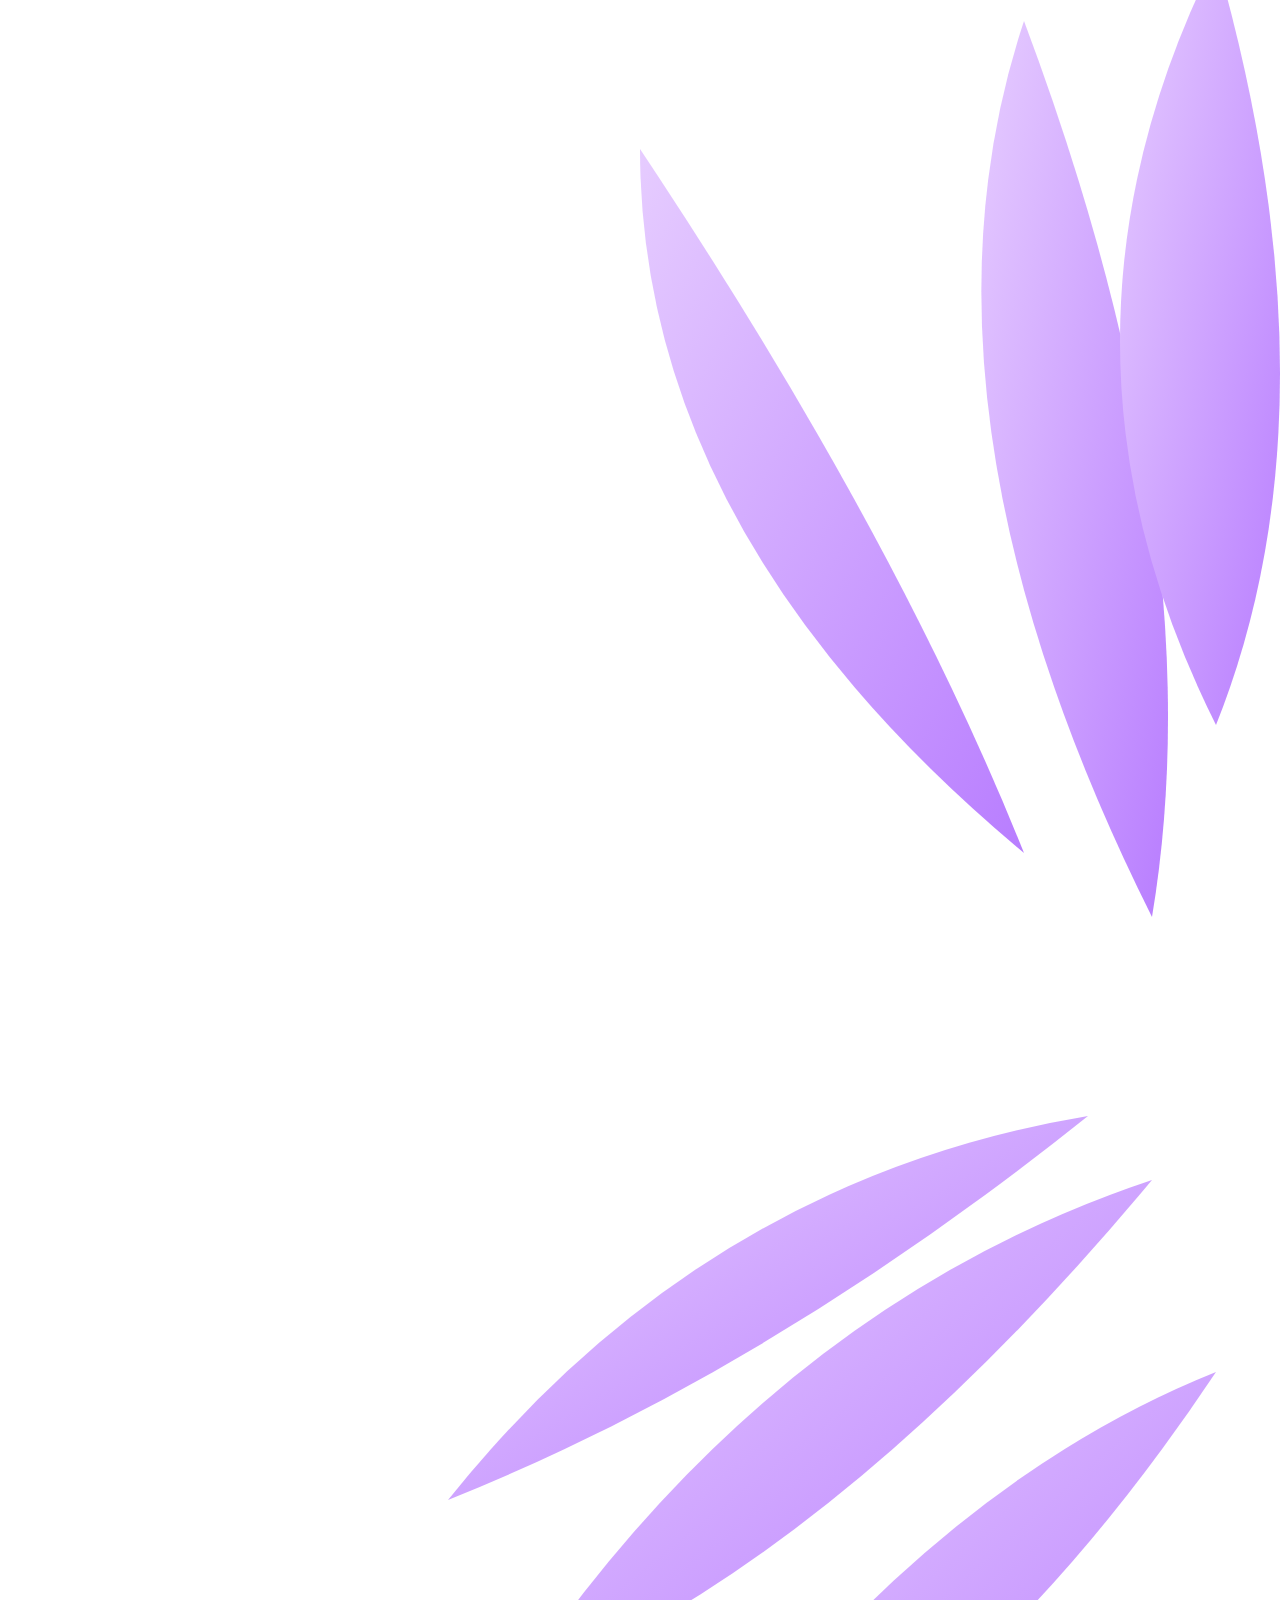
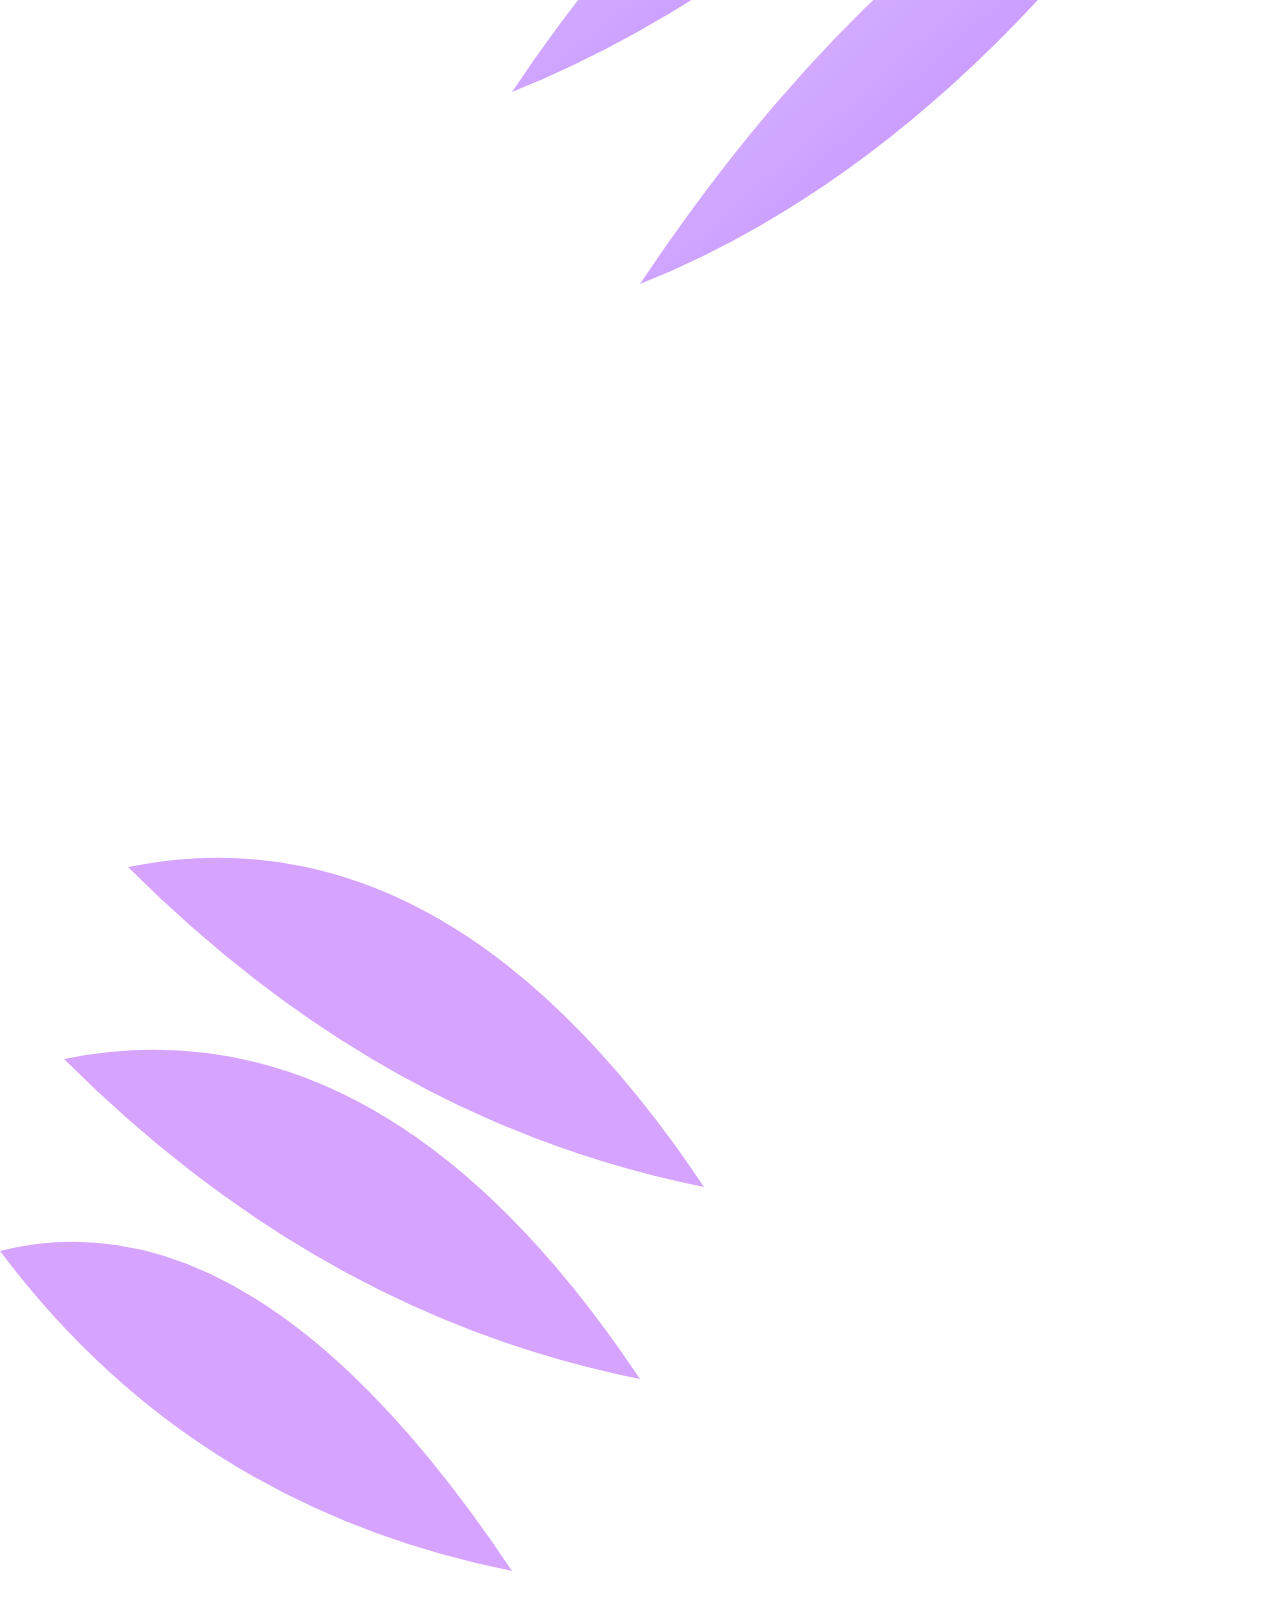
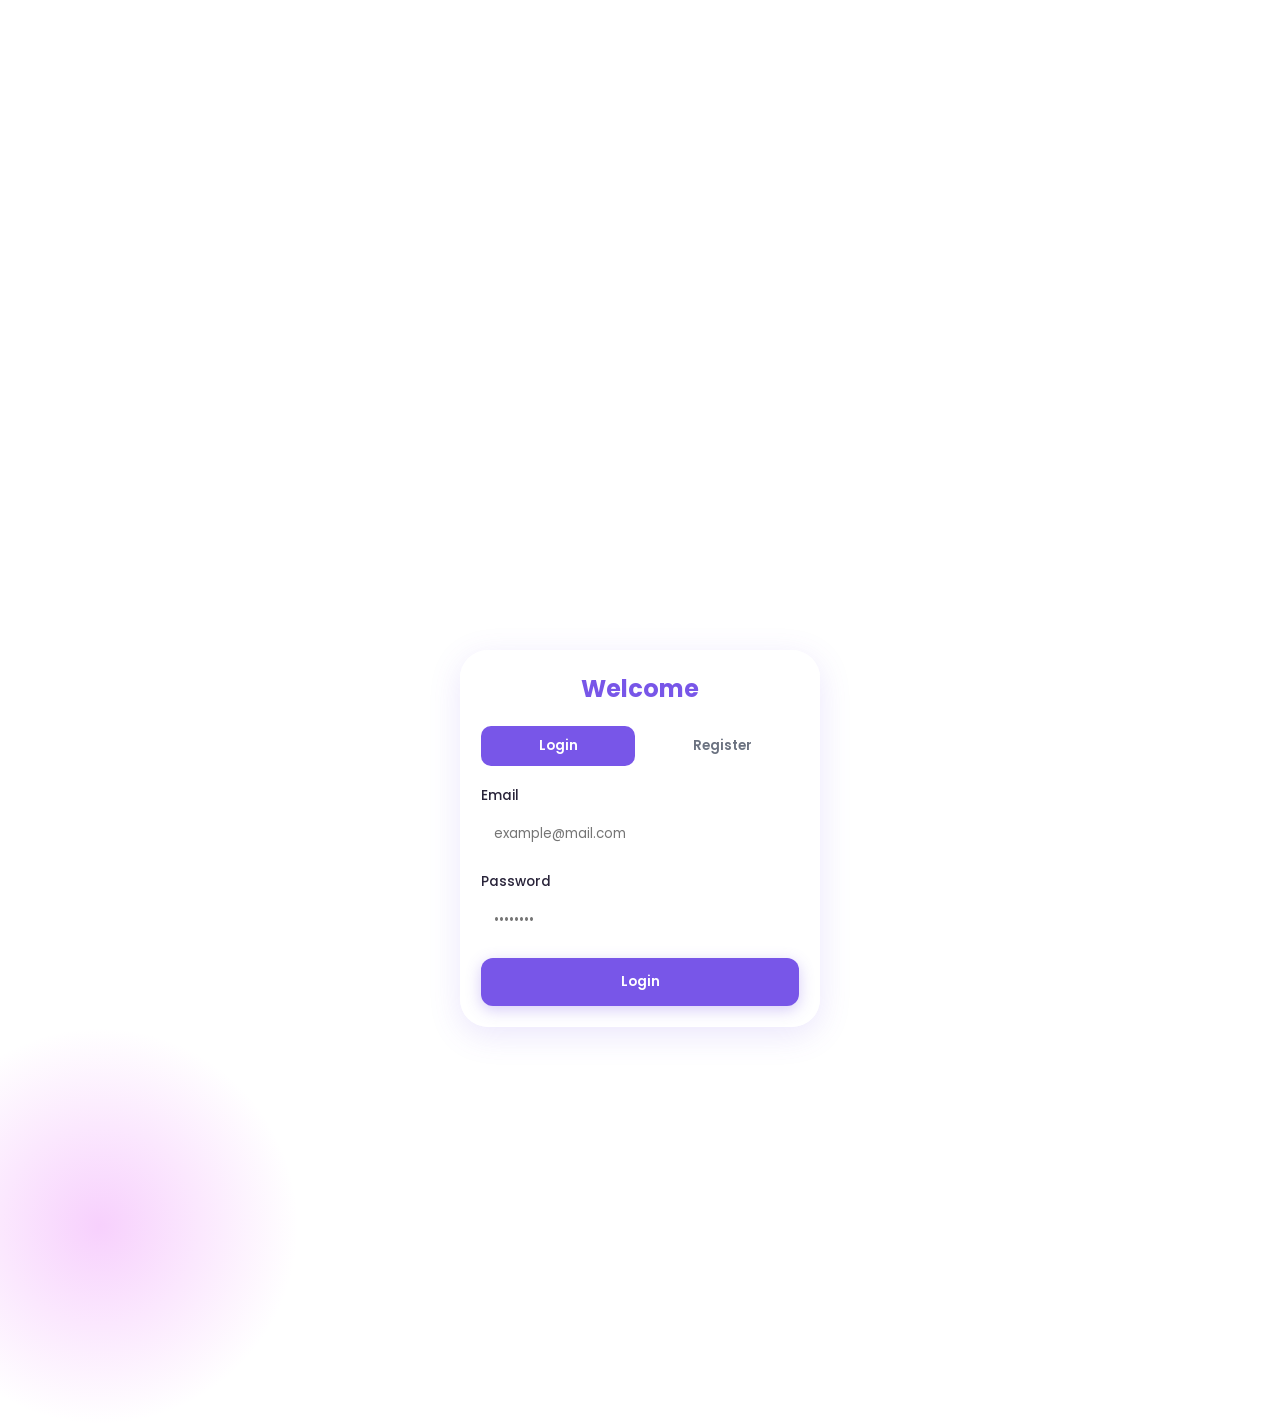
==== commit 880433b3: "Update index.html" ====
--- a/index.html
+++ b/index.html
@@ -7,17 +7,86 @@
   <link rel="stylesheet" href="style.css">
   <link rel="manifest" href="manifest.json">
   <link rel="icon" href="favicon.png" type="image/png">
-  <!-- Supabase JS CDN -->
   <script src="https://cdn.jsdelivr.net/npm/@supabase/supabase-js@2"></script>
 </head>
 <body>
 
+  <!-- ================= PURE CSS/SVG BACKGROUND ================= -->
+  <div class="glow-effect"></div>
+  
+  <!-- Animated Bokeh Particles -->
+  <div class="bokeh" style="width: 12px; height: 12px; top: 15%; left: 20%; animation-delay: 0s;"></div>
+  <div class="bokeh" style="width: 18px; height: 18px; top: 30%; left: 80%; animation-delay: 1.5s;"></div>
+  <div class="bokeh" style="width: 8px; height: 8px; top: 70%; left: 10%; animation-delay: 3s;"></div>
+  <div class="bokeh" style="width: 14px; height: 14px; top: 80%; left: 85%; animation-delay: 2s;"></div>
+  <div class="bokeh" style="width: 6px; height: 6px; top: 50%; left: 40%; animation-delay: 4s;"></div>
+  <div class="bokeh" style="width: 20px; height: 20px; top: 10%; left: 60%; animation-delay: 5s;"></div>
+
+  <div class="bg-container">
+    <div class="top-wave"></div>
+    <div class="bottom-wave"></div>
+
+    <!-- Bottom Left Flower -->
+    <svg class="svg-element bottom-left-flower" viewBox="0 0 200 200" xmlns="http://www.w3.org/2000/svg" preserveAspectRatio="xMinYMax meet">
+      <defs>
+        <linearGradient id="flowerGrad" x1="0%" y1="0%" x2="100%" y2="100%">
+          <stop offset="0%" stop-color="#D18AFF" />
+          <stop offset="100%" stop-color="#7856E8" />
+        </linearGradient>
+        <linearGradient id="leafGrad" x1="0%" y1="100%" x2="100%" y2="0%">
+          <stop offset="0%" stop-color="#9B51E0" />
+          <stop offset="100%" stop-color="#D6A4FF" />
+        </linearGradient>
+      </defs>
+      <path d="M40,170 Q10,120 60,90 Q80,140 40,170 Z" fill="url(#leafGrad)"/>
+      <path d="M50,180 Q90,140 130,160 Q100,190 50,180 Z" fill="url(#leafGrad)"/>
+      <path d="M30,150 Q0,140 10,100 Q40,120 30,150 Z" fill="url(#leafGrad)"/>
+      <g transform="translate(70, 100) scale(0.8)">
+        <path d="M0,0 C-30,-40 30,-40 0,0" fill="url(#flowerGrad)" transform="rotate(0)"/>
+        <path d="M0,0 C-30,-40 30,-40 0,0" fill="url(#flowerGrad)" transform="rotate(72)"/>
+        <path d="M0,0 C-30,-40 30,-40 0,0" fill="url(#flowerGrad)" transform="rotate(144)"/>
+        <path d="M0,0 C-30,-40 30,-40 0,0" fill="url(#flowerGrad)" transform="rotate(216)"/>
+        <path d="M0,0 C-30,-40 30,-40 0,0" fill="url(#flowerGrad)" transform="rotate(288)"/>
+        <circle cx="0" cy="0" r="10" fill="#FCE1FF"/>
+      </g>
+      <circle cx="40" cy="50" r="10" fill="#A266FF"/>
+      <circle cx="20" cy="70" r="8" fill="#A266FF"/>
+    </svg>
+
+    <!-- Bottom Right Leaves -->
+    <svg class="svg-element bottom-right-leaves" viewBox="0 0 200 200" xmlns="http://www.w3.org/2000/svg" preserveAspectRatio="xMaxYMax meet">
+       <defs>
+        <linearGradient id="leafGrad2" x1="100%" y1="100%" x2="0%" y2="0%">
+          <stop offset="0%" stop-color="#B87DFF" />
+          <stop offset="100%" stop-color="#E6CCFF" />
+        </linearGradient>
+      </defs>
+      <path d="M180,180 Q140,100 160,40 Q190,120 180,180 Z" fill="url(#leafGrad2)"/>
+      <path d="M160,170 Q100,120 100,60 Q140,120 160,170 Z" fill="url(#leafGrad2)"/>
+      <path d="M190,150 Q160,90 190,30 Q210,100 190,150 Z" fill="url(#leafGrad2)"/>
+    </svg>
+
+    <!-- Top Right Leaves -->
+    <svg class="svg-element top-right-leaves" viewBox="0 0 200 200" xmlns="http://www.w3.org/2000/svg" preserveAspectRatio="xMaxYMin meet">
+      <path d="M180,20 Q120,40 80,100 Q130,80 180,20 Z" fill="url(#leafGrad2)"/>
+      <path d="M190,50 Q140,70 100,130 Q150,110 190,50 Z" fill="url(#leafGrad2)"/>
+      <path d="M170,10 Q110,20 70,70 Q120,50 170,10 Z" fill="url(#leafGrad2)"/>
+    </svg>
+
+    <!-- Left Mid Leaves -->
+    <svg class="svg-element left-mid-leaves" viewBox="0 0 200 200" xmlns="http://www.w3.org/2000/svg" preserveAspectRatio="xMinYMid meet">
+      <path d="M10,50 Q60,40 100,100 Q50,90 10,50 Z" fill="#D6A4FF"/>
+      <path d="M0,80 Q40,70 80,130 Q30,120 0,80 Z" fill="#D6A4FF"/>
+      <path d="M20,20 Q70,10 110,70 Q60,60 20,20 Z" fill="#D6A4FF"/>
+    </svg>
+  </div>
+  <!-- ======================================================================= -->
+
   <div class="app-viewport">
     
-    <!-- Main Content Container -->
     <main class="main-content">
 
-      <!-- A. Auth Screen (Login / Register) -->
+      <!-- 1. Auth Screen (Login / Register) -->
       <section id="auth-screen" class="screen active">
         <div class="glass-card auth-card">
           <h2 data-i18n="welcomeTitle" style="color:var(--primary); text-align:center; margin-bottom:20px;">Welcome</h2>
@@ -45,9 +114,9 @@
         </div>
       </section>
 
-      <!-- B. Home Screen (Admin Control Panel - Exactly as your screenshot) -->
+      <!-- 2. Home Screen (Admin Control Panel - Exact match to Image 1) -->
       <section id="home-view" class="screen">
-        <!-- Top Admin Header Card -->
+        <!-- Profile Header Area -->
         <div class="admin-top-profile">
           <div class="admin-avatar-ring">
             <img id="home-admin-avatar" src="https://api.dicebear.com/7.x/bottts-neutral/svg?seed=female_avatar_1" alt="Fariha Jannat">
@@ -74,28 +143,28 @@
           </div>
         </div>
 
-        <!-- Graphic Illustration Center -->
+        <!-- Central Graphic Section -->
         <div class="admin-graphic-center">
            <div class="graphic-divider-line"></div>
            <div class="graphic-icon-cluster">👥</div>
            <div class="chat-bubble-illustration">
              <div class="dots-row"><span></span><span></span><span></span></div>
+             <div class="user-purple-node">👤</div>
            </div>
-           <div class="user-purple-node">👤</div>
-        </div>
-      </section>
-
-      <!-- C. Chat List / Chat Room Screen -->
+        </div>
+      </section>
+
+      <!-- 3. Chat List Screen -->
       <section id="chat-view" class="screen">
         <div class="screen-header-title">
-          <h3 data-i18n="chatListTitle">Messages</h3>
+          <h3 data-i18n="chatListTitle" style="color:var(--primary); margin-bottom: 15px;">Messages</h3>
         </div>
         <div class="chat-list-container" id="chat-list-container">
           <!-- Dynamic Chat List -->
         </div>
       </section>
 
-      <!-- Chat Room Sub-view -->
+      <!-- 4. Chat Room Sub-view -->
       <section id="chat-room-view" class="screen" style="padding: 0;">
         <div class="chat-room-header">
           <button class="btn-back" onclick="switchTab('chat-view', document.getElementById('nav-chat'))">←</button>
@@ -111,51 +180,41 @@
         </div>
 
         <div class="chat-input-area">
-          <input type="file" id="image-input" accept="image/*" style="display: none;" onchange="handleImageUpload(event)">
-          <button class="btn-media" onclick="document.getElementById('image-input').click()">📷</button>
           <input type="text" id="message-input" data-i18n-placeholder="typeMessagePlaceholder" placeholder="মেসেজ লিখুন..." onkeypress="handleKeyPress(event)">
           <button class="btn-send" onclick="sendMessage()">➤</button>
         </div>
       </section>
 
-      <!-- D. Profile Screen -->
+      <!-- 5. Profile Screen -->
       <section id="profile-view" class="screen">
         <div class="glass-card" style="text-align: center; margin-top: 20px;">
-          <div class="profile-avatar-large" style="width:100px; height:100px; margin: 0 auto 15px;">
-            <img id="profile-page-avatar" src="https://api.dicebear.com/7.x/bottts-neutral/svg?seed=female_avatar_1" alt="Profile">
+          <div class="profile-avatar-large" style="width:100px; height:100px; margin: 0 auto 15px; border-radius:50%; border:3px solid var(--primary); overflow:hidden;">
+            <img id="profile-page-avatar" src="https://api.dicebear.com/7.x/bottts-neutral/svg?seed=female_avatar_1" alt="Profile" style="width:100%; height:100%; object-fit:cover;">
           </div>
           <h2 id="profile-page-name" style="color:var(--primary); margin-bottom: 5px;">Fariha Jannat</h2>
           <p style="color:var(--text-sub); font-size: 0.9rem;">Official Platform Account</p>
         </div>
       </section>
 
-      <!-- E. Settings Screen (All Admin Actions & Preferences) -->
+      <!-- 6. Settings Screen (Houses all extra features) -->
       <section id="settings-view" class="screen">
         <div class="glass-card">
-          <h3 style="color:var(--primary); margin-bottom: 15px;">⚙️ Settings & Preferences</h3>
+          <h3 style="color:var(--primary); margin-bottom: 15px;">⚙️ Settings</h3>
           
           <div class="input-group">
             <label>Change Display Name</label>
             <input type="text" id="edit-name">
           </div>
 
-          <div class="input-group">
-            <label>Language / ভাষা</label>
-            <select id="lang-selector" onchange="changeLanguage(this.value)" class="lang-select-box" style="width:100%; padding:10px; border-radius:10px; border:1px solid var(--border-glass); background:rgba(255,255,255,0.5);">
-              <option value="en">English</option>
-              <option value="bn">বাংলা</option>
-            </select>
-          </div>
-
           <button class="btn-gradient" style="margin-top: 10px;" onclick="saveProfileChanges()">Save Changes</button>
           
           <hr class="divider">
 
-          <!-- Admin Special Maintenance Buttons -->
+          <!-- Admin Specific Actions -->
           <div id="admin-actions-box" style="display:none;">
             <h4 style="color:var(--danger); margin-bottom: 10px; font-size: 0.95rem;">Admin Maintenance</h4>
             <button class="btn-action warning" onclick="adminDelete20MinMedia()" style="width:100%; padding:12px; border-radius:10px; border:none; background:#F59E0B; color:#fff; font-weight:600; margin-bottom:10px; cursor:pointer;">🗑️ Delete 20 Min Media</button>
-            <button class="btn-action danger" onclick="adminDelete7DaysInactive()" style="width:100%; padding:12px; border-radius:10px; border:none; background:var(--danger); color:#fff; font-weight:600; margin-bottom:10px; cursor:pointer;">🧹 Purge 7-Day Inactive Users</button>
+            <button class="btn-action danger" onclick="adminDelete7DaysInactive()" style="width:100%; padding:12px; border-radius:10px; border:none; background:var(--danger); color:#fff; font-weight:600; margin-bottom:10px; cursor:pointer;">🧹 Purge Inactive Users</button>
             <hr class="divider">
           </div>
 
@@ -165,23 +224,23 @@
 
     </main>
 
-    <!-- Bottom Navigation Bar (Home, Chat, Profile, Settings) -->
+    <!-- Bottom Navigation Bar (Matches Image 1) -->
     <nav class="bottom-nav" id="bottom-nav" style="display: none;">
       <div class="nav-item active" onclick="switchTab('home-view', this)" id="nav-home">
         <svg viewBox="0 0 24 24"><path d="M10 20v-6h4v6h5v-8h3L12 3 2 12h3v8z"/></svg>
-        <span data-i18n="navHome">Home</span>
+        <span>Home</span>
       </div>
       <div class="nav-item" onclick="switchTab('chat-view', this)" id="nav-chat">
         <svg viewBox="0 0 24 24"><path d="M20 2H4c-1.1 0-2 .9-2 2v18l4-4h14c1.1 0 2-.9 2-2V4c0-1.1-.9-2-2-2z"/></svg>
-        <span data-i18n="navChat">Chat</span>
+        <span>Chat</span>
       </div>
       <div class="nav-item" onclick="switchTab('profile-view', this)" id="nav-profile">
         <svg viewBox="0 0 24 24"><path d="M12 12c2.21 0 4-1.79 4-4s-1.79-4-4-4-4 1.79-4 4 1.79 4 4 4zm0 2c-2.67 0-8 1.34-8 4v2h16v-2c0-2.66-5.33-4-8-4z"/></svg>
-        <span data-i18n="navProfile">Profile</span>
+        <span>Profile</span>
       </div>
       <div class="nav-item" onclick="switchTab('settings-view', this)" id="nav-settings">
         <svg viewBox="0 0 24 24"><path d="M19.14,12.94c0.04-0.3,0.06-0.61,0.06-0.94c0-0.32-0.02-0.64-0.06-0.94l2.03-1.58c0.18-0.14,0.23-0.41,0.12-0.61 l-1.92-3.32c-0.12-0.22-0.37-0.29-0.59-0.22l-2.39,0.96c-0.5-0.38-1.03-0.7-1.62-0.94L14.4,2.81c-0.04-0.24-0.24-0.41-0.48-0.41 h-3.84c-0.24,0-0.43,0.17-0.47,0.41L9.25,5.35C8.66,5.59,8.12,5.92,7.63,6.29L5.24,5.33c-0.22-0.08-0.47,0-0.59,0.22L2.73,8.87 C2.62,9.08,2.66,9.34,2.86,9.48l2.03,1.58C4.84,11.36,4.8,11.69,4.8,12s0.02,0.64,0.06,0.94l-2.03,1.58 c-0.18,0.14-0.23,0.41-0.12,0.61l1.92,3.32c0.12,0.22,0.37,0.29,0.59,0.22l2.39-0.96c0.5,0.38,1.03,0.7,1.62,0.94l0.36,2.54 c0.05,0.24,0.24,0.41,0.48,0.41h3.84c0.24,0,0.44-0.17,0.47-0.41l0.36-2.54c0.59-0.24,1.13-0.56,1.62-0.94l2.39,0.96 c0.22,0.08,0.47,0,0.59-0.22l1.92-3.32c0.12-0.22,0.07-0.49-0.12-0.61L19.14,12.94z M12,15.6c-1.98,0-3.6-1.62-3.6-3.6 s1.62-3.6,3.6-3.6s3.6,1.62,3.6,3.6S13.98,15.6,12,15.6z"/></svg>
-        <span data-i18n="navSettings">Settings</span>
+        <span>Settings</span>
       </div>
     </nav>
 
--- a/style.css
+++ b/style.css
@@ -2,199 +2,311 @@
 
 :root {
   --primary: #7856E8;
-  --primary-light: #A78BFA;
-  --pink-accent: #F18AB5;
-  --bg-glass: rgba(255, 255, 255, 0.65);
+  --primary-light: #9d7fe6;
+  --pink-accent: #E879F9;
+  --bg-glass: rgba(255, 255, 255, 0.82);
   --text-main: #29243A;
   --text-sub: #6B7280;
-  --border-glass: rgba(255, 255, 255, 0.8);
+  --border-glass: rgba(255, 255, 255, 0.95);
   --danger: #EF4444;
   --success: #10B981;
-  --shadow: 0 8px 32px rgba(120, 86, 232, 0.15);
-}
-
-body.dark-mode {
-  --bg-glass: rgba(30, 27, 56, 0.75);
-  --text-main: #F3F4F6;
-  --text-sub: #9CA3AF;
-  --border-glass: rgba(255, 255, 255, 0.1);
-  --shadow: 0 8px 32px rgba(0, 0, 0, 0.5);
+  --shadow: 0 10px 30px rgba(120, 86, 232, 0.12);
 }
 
 * { margin: 0; padding: 0; box-sizing: border-box; font-family: 'Poppins', sans-serif; }
 
+/* Pure CSS Gradient Background with Full Mobile Fit */
 body {
-  background: url('bg.jpg') no-repeat center center fixed;
-  background-size: cover;
+  background: linear-gradient(135deg, #d8b4fe 0%, #f3e8ff 40%, #c084fc 100%);
+  background-attachment: fixed;
   color: var(--text-main);
-  display: flex;
-  justify-content: center;
   min-height: 100vh;
-  overflow: hidden;
-}
-
-/* App Viewport */
+  margin: 0;
+  overflow-x: hidden;
+  position: relative;
+}
+
+/* Soft decorative ambient glow circles */
+body::before {
+  content: '';
+  position: absolute;
+  top: -100px;
+  right: -100px;
+  width: 350px;
+  height: 350px;
+  background: radial-gradient(circle, rgba(168, 85, 247, 0.4) 0%, transparent 70%);
+  border-radius: 50%;
+  z-index: 0;
+}
+
+body::after {
+  content: '';
+  position: absolute;
+  bottom: -100px;
+  left: -100px;
+  width: 400px;
+  height: 400px;
+  background: radial-gradient(circle, rgba(232, 121, 249, 0.35) 0%, transparent 70%);
+  border-radius: 50%;
+  z-index: 0;
+}
+
 .app-viewport {
   width: 100%;
   max-width: 480px;
   height: 100vh;
+  margin: 0 auto;
   display: flex;
   flex-direction: column;
   position: relative;
-  background: rgba(255, 255, 255, 0.1);
-  backdrop-filter: blur(3px);
-  -webkit-backdrop-filter: blur(3px);
-}
-
-/* Header */
-.top-header {
-  display: flex;
-  justify-content: space-between;
-  align-items: center;
-  padding: 15px 20px;
-  background: linear-gradient(135deg, var(--primary), var(--primary-light));
-  color: white;
-  border-bottom-left-radius: 24px;
-  border-bottom-right-radius: 24px;
-  box-shadow: 0 4px 15px rgba(120, 86, 232, 0.3);
-  z-index: 10;
-}
-.header-left { display: flex; align-items: center; gap: 10px; }
-.header-avatar { width: 40px; height: 40px; border-radius: 50%; border: 2px solid white; }
-.header-info h3 { font-size: 1rem; font-weight: 600; }
-.status-indicator { font-size: 0.75rem; display: flex; align-items: center; gap: 4px; opacity: 0.9; }
-.dot { width: 8px; height: 8px; border-radius: 50%; display: inline-block; }
-.dot.online { background: var(--success); }
-.header-actions { display: flex; gap: 10px; align-items: center; }
-.btn-icon { background: none; border: none; color: white; font-size: 1.2rem; cursor: pointer; }
-.lang-select { background: transparent; border: none; color: white; font-weight: 600; outline: none; }
-.lang-select option { color: black; }
-
-/* Main Layout */
-.main-content { flex: 1; overflow-y: auto; padding-bottom: 80px; position: relative; }
-.screen { display: none; width: 100%; height: 100%; padding: 20px; flex-direction: column; }
+  background: transparent;
+  overflow: hidden;
+  z-index: 1;
+}
+
+.main-content { 
+  flex: 1; 
+  overflow-y: auto; 
+  padding: 20px;
+  padding-bottom: 95px; 
+  position: relative; 
+}
+
+.screen { display: none; width: 100%; height: 100%; flex-direction: column; }
 .screen.active { display: flex; }
 
 /* Glass Card */
 .glass-card {
   background: var(--bg-glass);
-  backdrop-filter: blur(16px);
-  -webkit-backdrop-filter: blur(16px);
+  backdrop-filter: blur(15px);
+  -webkit-backdrop-filter: blur(15px);
   border: 1px solid var(--border-glass);
-  border-radius: 24px;
+  border-radius: 28px;
   padding: 20px;
-  box-shadow: var(--shadow);
-}
-
-/* Auth Screen */
-.auth-card { margin: auto; width: 100%; max-width: 350px; }
-.auth-tabs { display: flex; gap: 10px; margin-bottom: 20px; }
-.tab-btn { flex: 1; padding: 10px; border: none; background: rgba(255,255,255,0.3); border-radius: 10px; cursor: pointer; font-weight: 600; color: var(--text-sub); }
-.tab-btn.active { background: var(--primary); color: white; }
-.input-group { margin-bottom: 15px; }
-.input-group label { display: block; font-size: 0.85rem; margin-bottom: 5px; color: var(--text-sub); }
-.input-group input { width: 100%; padding: 12px; border-radius: 10px; border: 1px solid var(--border-glass); background: rgba(255,255,255,0.5); outline: none; color: var(--text-main); }
-body.dark-mode .input-group input { background: rgba(0,0,0,0.2); }
-.btn-gradient { background: var(--primary); color: white; border: none; padding: 14px; border-radius: 12px; font-weight: 600; cursor: pointer; width: 100%; }
-
-/* Profile Screen (Image 1) */
-#profile-view { align-items: center; text-align: center; padding-top: 10px; }
-.profile-top-section { display: flex; flex-direction: column; align-items: center; margin-bottom: 20px; }
-.profile-avatar-large {
-  position: relative; width: 130px; height: 130px;
-  border-radius: 50%; border: 4px solid white; padding: 5px; background: var(--primary-light);
-  box-shadow: 0 8px 20px rgba(120, 86, 232, 0.4);
-}
-.profile-avatar-large img { width: 100%; height: 100%; border-radius: 50%; object-fit: cover; }
-.crown-badge {
-  position: absolute; bottom: -5px; right: 5px; background: var(--primary);
-  color: white; width: 30px; height: 30px; border-radius: 50%;
-  display: flex; align-items: center; justify-content: center; border: 2px solid white;
-}
-.verified-badge {
-  position: absolute; top: 5px; right: 5px; background: var(--success);
-  color: white; width: 25px; height: 25px; border-radius: 50%;
-  display: flex; align-items: center; justify-content: center; border: 2px solid white; font-size: 0.8rem;
-}
-.profile-details { margin-top: 15px; }
-.profile-details h2 { color: var(--primary); font-size: 1.5rem; }
-.admin-badge { background: var(--primary); color: white; padding: 4px 15px; border-radius: 20px; font-size: 0.8rem; display: inline-block; margin: 8px 0; }
-.bio { font-size: 0.9rem; color: var(--text-sub); }
-.about-card { width: 100%; background: var(--bg-glass); border: 1px solid var(--border-glass); padding: 15px; border-radius: 16px; text-align: left; margin-bottom: 20px; }
-.about-header { display: flex; justify-content: space-between; font-weight: 600; color: var(--primary); margin-bottom: 8px; font-size: 0.9rem; }
-.about-card p { font-size: 0.85rem; color: var(--text-sub); line-height: 1.4; }
-.btn-outline { background: white; border: 1px solid var(--primary-light); color: var(--primary); padding: 12px 30px; border-radius: 20px; font-weight: 600; cursor: pointer; width: 100%; }
-
-/* Chat List Screen (Image 2) */
-.search-bar { display: flex; align-items: center; gap: 10px; background: var(--bg-glass); padding: 12px 15px; border-radius: 20px; border: 1px solid var(--border-glass); margin-bottom: 15px; }
-.search-bar input { border: none; background: transparent; outline: none; width: 100%; color: var(--text-main); }
-.active-users-row { display: flex; align-items: center; justify-content: space-between; background: var(--bg-glass); padding: 10px 15px; border-radius: 20px; margin-bottom: 15px; border: 1px solid var(--border-glass); }
-.active-text { font-size: 0.85rem; font-weight: 600; display: flex; align-items: center; gap: 5px; }
-.active-avatars { display: flex; align-items: center; }
-.active-avatars img { width: 30px; height: 30px; border-radius: 50%; border: 2px solid white; margin-left: -10px; }
-.active-avatars img:first-child { margin-left: 0; }
-.more-count { width: 30px; height: 30px; border-radius: 50%; background: var(--primary-light); color: white; display: flex; align-items: center; justify-content: center; font-size: 0.75rem; margin-left: -10px; border: 2px solid white; }
-
-.chat-item { display: flex; align-items: center; gap: 15px; padding: 12px 0; border-bottom: 1px solid var(--border-glass); cursor: pointer; }
-.chat-avatar { position: relative; width: 50px; height: 50px; }
-.chat-avatar img { width: 100%; height: 100%; border-radius: 50%; object-fit: cover; }
-.status-dot { position: absolute; bottom: 0; right: 0; width: 14px; height: 14px; border-radius: 50%; border: 2px solid white; }
-.status-dot.online { background: var(--success); }
-.chat-info { flex: 1; }
-.chat-info-top { display: flex; justify-content: space-between; margin-bottom: 4px; }
-.chat-info-top h4 { font-size: 1rem; color: var(--text-main); }
-.chat-time { font-size: 0.75rem; color: var(--text-sub); }
-.chat-info-bottom { display: flex; justify-content: space-between; align-items: center; }
-.chat-info-bottom p { font-size: 0.85rem; color: var(--text-sub); white-space: nowrap; overflow: hidden; text-overflow: ellipsis; max-width: 180px; }
-.unread-badge { background: var(--primary); color: white; width: 20px; height: 20px; display: flex; align-items: center; justify-content: center; border-radius: 50%; font-size: 0.7rem; font-weight: 600; }
-
-/* Chat Room Screen (Image 3) */
-#chat-room-view { padding: 0; }
-.chat-room-header { display: flex; align-items: center; gap: 10px; padding: 15px; background: var(--primary); color: white; border-radius: 0 0 20px 20px; box-shadow: 0 4px 10px rgba(0,0,0,0.1); }
-.btn-back { background: none; border: none; color: white; font-size: 1.5rem; cursor: pointer; }
-.chat-room-header img { width: 40px; height: 40px; border-radius: 50%; border: 2px solid white; }
-.chat-room-info h4 { font-size: 1rem; }
-.chat-messages-area { flex: 1; padding: 20px; overflow-y: auto; display: flex; flex-direction: column; gap: 15px; }
-.msg-bubble { max-width: 80%; padding: 12px 16px; border-radius: 18px; font-size: 0.9rem; position: relative; }
-.msg-bubble.sent { align-self: flex-end; background: linear-gradient(135deg, var(--primary), var(--primary-light)); color: white; border-bottom-right-radius: 4px; }
-.msg-bubble.received { align-self: flex-start; background: var(--bg-glass); border: 1px solid var(--border-glass); color: var(--text-main); border-bottom-left-radius: 4px; }
-.msg-img { max-width: 100%; border-radius: 10px; margin-top: 5px; }
-
-.chat-footer-actions { display: flex; gap: 10px; padding: 10px 15px; }
-.btn-footer-action { flex: 1; padding: 10px; border-radius: 12px; border: 1px solid var(--primary-light); background: transparent; color: var(--primary); font-weight: 600; display: flex; align-items: center; justify-content: center; gap: 5px; cursor: pointer; }
-
-.chat-input-area { display: flex; gap: 10px; align-items: center; padding: 10px 15px; background: var(--bg-glass); border-top-left-radius: 24px; border-top-right-radius: 24px; border: 1px solid var(--border-glass); }
-.btn-media { background: none; border: none; font-size: 1.3rem; cursor: pointer; color: var(--text-sub); }
-.chat-input-area input[type="text"] { flex: 1; padding: 12px; border-radius: 20px; border: none; background: rgba(255,255,255,0.5); outline: none; color: var(--text-main); }
-body.dark-mode .chat-input-area input[type="text"] { background: rgba(0,0,0,0.2); }
-.btn-send { background: var(--primary); color: white; border: none; width: 40px; height: 40px; border-radius: 50%; cursor: pointer; display: flex; align-items: center; justify-content: center; }
-
-/* Admin Panel (Image 4) */
-#admin-view { text-align: center; }
-.toggle-control { display: flex; justify-content: space-between; align-items: center; margin-top: 15px; font-weight: 600; font-size: 0.9rem; }
-.switch { position: relative; display: inline-block; width: 46px; height: 24px; }
+  box-shadow: 0 8px 32px rgba(120, 86, 232, 0.15);
+}
+
+/* Admin Home Screen Styles */
+.admin-top-profile { 
+  display: flex; 
+  align-items: center; 
+  gap: 15px; 
+  margin-bottom: 20px; 
+  padding: 5px 0; 
+}
+
+.admin-avatar-ring {
+  position: relative; 
+  width: 80px; 
+  height: 80px;
+  border-radius: 50%; 
+  border: 3px solid var(--primary); 
+  padding: 3px; 
+  background: white;
+  box-shadow: 0 6px 20px rgba(120,86,232,0.3);
+  flex-shrink: 0;
+}
+
+.admin-avatar-ring img { 
+  width: 100%; 
+  height: 100%; 
+  border-radius: 50%; 
+  object-fit: cover; 
+}
+
+.verified-tick {
+  position: absolute; 
+  bottom: 2px; 
+  right: 2px; 
+  background: var(--success);
+  color: white; 
+  width: 22px; 
+  height: 22px; 
+  border-radius: 50%;
+  display: flex; 
+  align-items: center; 
+  justify-content: center; 
+  border: 2px solid white; 
+  font-size: 0.7rem; 
+  font-weight: bold;
+}
+
+.admin-title-area h2 { 
+  color: var(--text-main); 
+  font-size: 1.4rem; 
+  font-weight: 700; 
+}
+
+.admin-role-badge { 
+  background: var(--primary); 
+  color: white; 
+  padding: 5px 16px; 
+  border-radius: 20px; 
+  font-size: 0.78rem; 
+  font-weight: 600; 
+  display: inline-block; 
+  margin-top: 6px; 
+  box-shadow: 0 4px 12px rgba(120,86,232,0.35); 
+}
+
+.control-card { 
+  margin-bottom: 25px; 
+  border-radius: 26px; 
+}
+
+.control-header { 
+  display: flex; 
+  align-items: center; 
+  gap: 10px; 
+  margin-bottom: 12px; 
+}
+
+.shield-icon { font-size: 1.3rem; }
+
+.control-header h3 { 
+  font-size: 1.1rem; 
+  font-weight: 600; 
+  color: var(--text-main); 
+}
+
+.toggle-control { 
+  display: flex; 
+  justify-content: space-between; 
+  align-items: center; 
+  font-weight: 500; 
+  font-size: 0.95rem; 
+  color: var(--text-main); 
+}
+
+.switch { position: relative; display: inline-block; width: 48px; height: 26px; }
 .switch input { opacity: 0; width: 0; height: 0; }
-.slider { position: absolute; cursor: pointer; top: 0; left: 0; right: 0; bottom: 0; background-color: #ccc; transition: .4s; border-radius: 34px; }
-.slider:before { position: absolute; content: ""; height: 18px; width: 18px; left: 3px; bottom: 3px; background-color: white; transition: .4s; border-radius: 50%; }
+.slider { position: absolute; cursor: pointer; top: 0; left: 0; right: 0; bottom: 0; background-color: #cbd5e1; transition: .3s; border-radius: 34px; }
+.slider:before { position: absolute; content: ""; height: 20px; width: 20px; left: 3px; bottom: 3px; background-color: white; transition: .3s; border-radius: 50%; box-shadow: 0 2px 5px rgba(0,0,0,0.2); }
 input:checked + .slider { background-color: var(--primary); }
 input:checked + .slider:before { transform: translateX(22px); }
-.admin-graphic { margin-top: 50px; opacity: 0.8; }
-
-/* Bottom Nav */
-.bottom-nav { position: absolute; bottom: 0; left: 0; width: 100%; display: flex; justify-content: space-around; padding: 15px 10px; background: var(--bg-glass); backdrop-filter: blur(20px); border-top: 1px solid var(--border-glass); border-top-left-radius: 24px; border-top-right-radius: 24px; z-index: 20; }
-.nav-item { display: flex; flex-direction: column; align-items: center; gap: 4px; color: var(--text-sub); cursor: pointer; font-size: 0.75rem; }
-.nav-item.active { color: var(--primary); }
-.nav-item svg { width: 24px; height: 24px; fill: currentColor; }
-
-/* Modals */
-.modal { display: none; position: fixed; inset: 0; background: rgba(0,0,0,0.5); backdrop-filter: blur(5px); z-index: 100; justify-content: center; align-items: center; padding: 20px; }
-.modal.active { display: flex; }
-.modal-content { width: 100%; max-width: 400px; max-height: 90vh; overflow-y: auto; }
-.modal-header { display: flex; justify-content: space-between; align-items: center; margin-bottom: 15px; }
-.modal-header h3 { color: var(--primary); }
-.btn-close { background: none; border: none; font-size: 1.5rem; cursor: pointer; color: var(--text-main); }
-.avatar-grid { display: grid; grid-template-columns: repeat(4, 1fr); gap: 10px; margin-top: 10px; max-height: 150px; overflow-y: auto; }
-.avatar-item { width: 100%; border-radius: 50%; cursor: pointer; border: 3px solid transparent; }
-.avatar-item.selected { border-color: var(--primary); }
-.divider { margin: 20px 0; border: none; border-top: 1px solid var(--border-glass); }
+
+/* Graphic Center */
+.admin-graphic-center { 
+  display: flex; 
+  flex-direction: column; 
+  align-items: center; 
+  justify-content: center; 
+  margin-top: 15px; 
+  flex: 1; 
+}
+
+.graphic-divider-line { 
+  width: 90%; 
+  height: 2px; 
+  background: linear-gradient(90deg, transparent, var(--primary), transparent); 
+  margin-bottom: 30px; 
+  opacity: 0.4;
+}
+
+.graphic-icon-cluster { 
+  font-size: 2.2rem; 
+  margin-bottom: 15px; 
+}
+
+.chat-bubble-illustration {
+  background: linear-gradient(135deg, var(--primary), var(--primary-light));
+  width: 160px; 
+  height: 100px; 
+  border-radius: 30px; 
+  display: flex; 
+  align-items: center; 
+  justify-content: center;
+  box-shadow: 0 10px 30px rgba(120,86,232,0.35); 
+  position: relative; 
+  margin-bottom: 25px;
+}
+
+.dots-row { display: flex; gap: 10px; }
+.dots-row span { width: 12px; height: 12px; background: white; border-radius: 50%; }
+
+.user-purple-node {
+  position: absolute; 
+  bottom: -10px; 
+  right: 22%; 
+  background: var(--pink-accent);
+  width: 50px; 
+  height: 50px; 
+  border-radius: 50%; 
+  display: flex; 
+  align-items: center; 
+  justify-content: center; 
+  color: white; 
+  border: 3px solid white;
+  box-shadow: 0 6px 15px rgba(0,0,0,0.2);
+  font-size: 1.1rem;
+}
+
+/* Auth & General Components */
+.auth-card { margin: auto; width: 100%; max-width: 360px; }
+.auth-tabs { display: flex; gap: 10px; margin-bottom: 20px; }
+.tab-btn { flex: 1; padding: 10px; border: none; background: rgba(255,255,255,0.5); border-radius: 10px; cursor: pointer; font-weight: 600; color: var(--text-sub); }
+.tab-btn.active { background: var(--primary); color: white; }
+.input-group { margin-bottom: 15px; text-align: left; }
+.input-group label { display: block; font-size: 0.85rem; margin-bottom: 5px; color: var(--text-main); font-weight: 500; }
+.input-group input { width: 100%; padding: 12px; border-radius: 10px; border: 1px solid var(--border-glass); background: rgba(255,255,255,0.7); outline: none; color: var(--text-main); }
+.btn-gradient { background: var(--primary); color: white; border: none; padding: 14px; border-radius: 12px; font-weight: 600; cursor: pointer; width: 100%; box-shadow: 0 4px 15px rgba(120,86,232,0.3); }
+
+/* Chat List & Room */
+.chat-item { display: flex; align-items: center; gap: 15px; padding: 12px 15px; background: var(--bg-glass); border-radius: 16px; margin-bottom: 10px; border: 1px solid var(--border-glass); cursor: pointer; }
+.chat-avatar { position: relative; width: 45px; height: 45px; }
+.chat-avatar img { width: 100%; height: 100%; border-radius: 50%; object-fit: cover; }
+.status-dot { position: absolute; bottom: 0; right: 0; width: 12px; height: 12px; border-radius: 50%; border: 2px solid white; }
+.status-dot.online { background: var(--success); }
+.chat-info h4 { font-size: 0.95rem; color: var(--text-main); }
+.chat-info p { font-size: 0.8rem; color: var(--text-sub); }
+
+#chat-room-view { padding: 0 !important; }
+.chat-room-header { display: flex; align-items: center; gap: 12px; padding: 15px; background: var(--primary); color: white; border-radius: 0 0 20px 20px; }
+.btn-back { background: none; border: none; color: white; font-size: 1.4rem; cursor: pointer; }
+.chat-room-header img { width: 38px; height: 38px; border-radius: 50%; border: 2px solid white; }
+.chat-messages-area { flex: 1; padding: 20px; overflow-y: auto; display: flex; flex-direction: column; gap: 12px; }
+.msg-bubble { max-width: 78%; padding: 10px 14px; border-radius: 16px; font-size: 0.88rem; }
+.msg-bubble.sent { align-src: flex-end; background: var(--primary); color: white; border-bottom-right-radius: 4px; }
+.msg-bubble.received { align-self: flex-start; background: var(--bg-glass); border: 1px solid var(--border-glass); color: var(--text-main); border-bottom-left-radius: 4px; }
+.chat-input-area { display: flex; gap: 10px; align-items: center; padding: 12px 15px; background: var(--bg-glass); border-top: 1px solid var(--border-glass); }
+.chat-input-area input { flex: 1; padding: 10px 14px; border-radius: 20px; border: none; background: rgba(255,255,255,0.7); outline: none; color: var(--text-main); }
+.btn-send { background: var(--primary); color: white; border: none; width: 38px; height: 38px; border-radius: 50%; cursor: pointer; display: flex; align-items: center; justify-content: center; }
+
+/* Bottom Navigation Bar */
+.bottom-nav { 
+  position: absolute; 
+  bottom: 0; 
+  left: 0; 
+  width: 100%; 
+  display: flex; 
+  justify-content: space-around; 
+  padding: 12px 10px; 
+  background: rgba(255, 255, 255, 0.92); 
+  backdrop-filter: blur(20px); 
+  border-top: 1px solid var(--border-glass); 
+  border-top-left-radius: 24px; 
+  border-top-right-radius: 24px; 
+  z-index: 20; 
+  box-shadow: 0 -5px 25px rgba(0,0,0,0.08); 
+}
+
+.nav-item { 
+  display: flex; 
+  flex-direction: column; 
+  align-items: center; 
+  gap: 3px; 
+  color: var(--text-sub); 
+  cursor: pointer; 
+  font-size: 0.72rem; 
+  font-weight: 500; 
+}
+
+.nav-item.active { 
+  color: var(--primary); 
+  font-weight: 600; 
+}
+
+.nav-item svg { width: 22px; height: 22px; fill: currentColor; }
+.divider { margin: 15px 0; border: none; border-top: 1px solid var(--border-glass); }
 .btn-danger { background: var(--danger); color: white; border: none; padding: 12px; border-radius: 12px; font-weight: 600; width: 100%; cursor: pointer; }
+  
